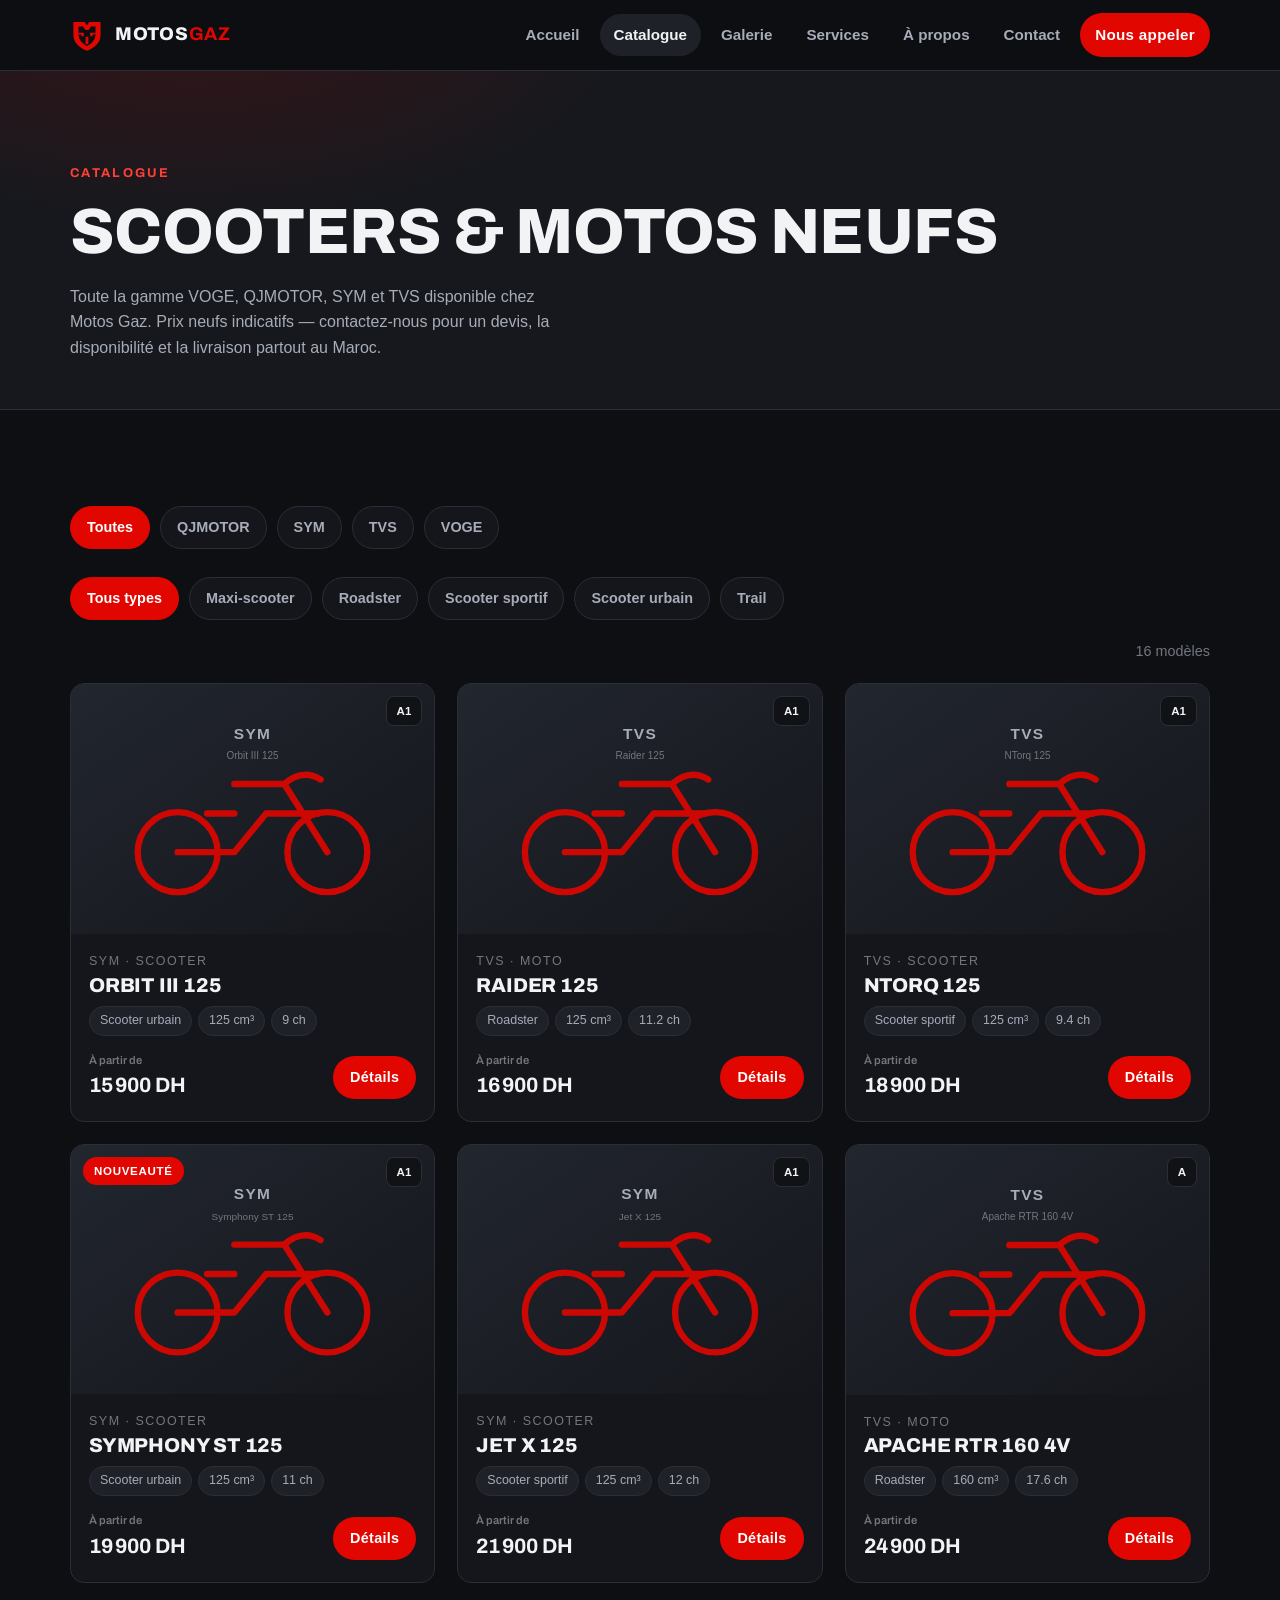
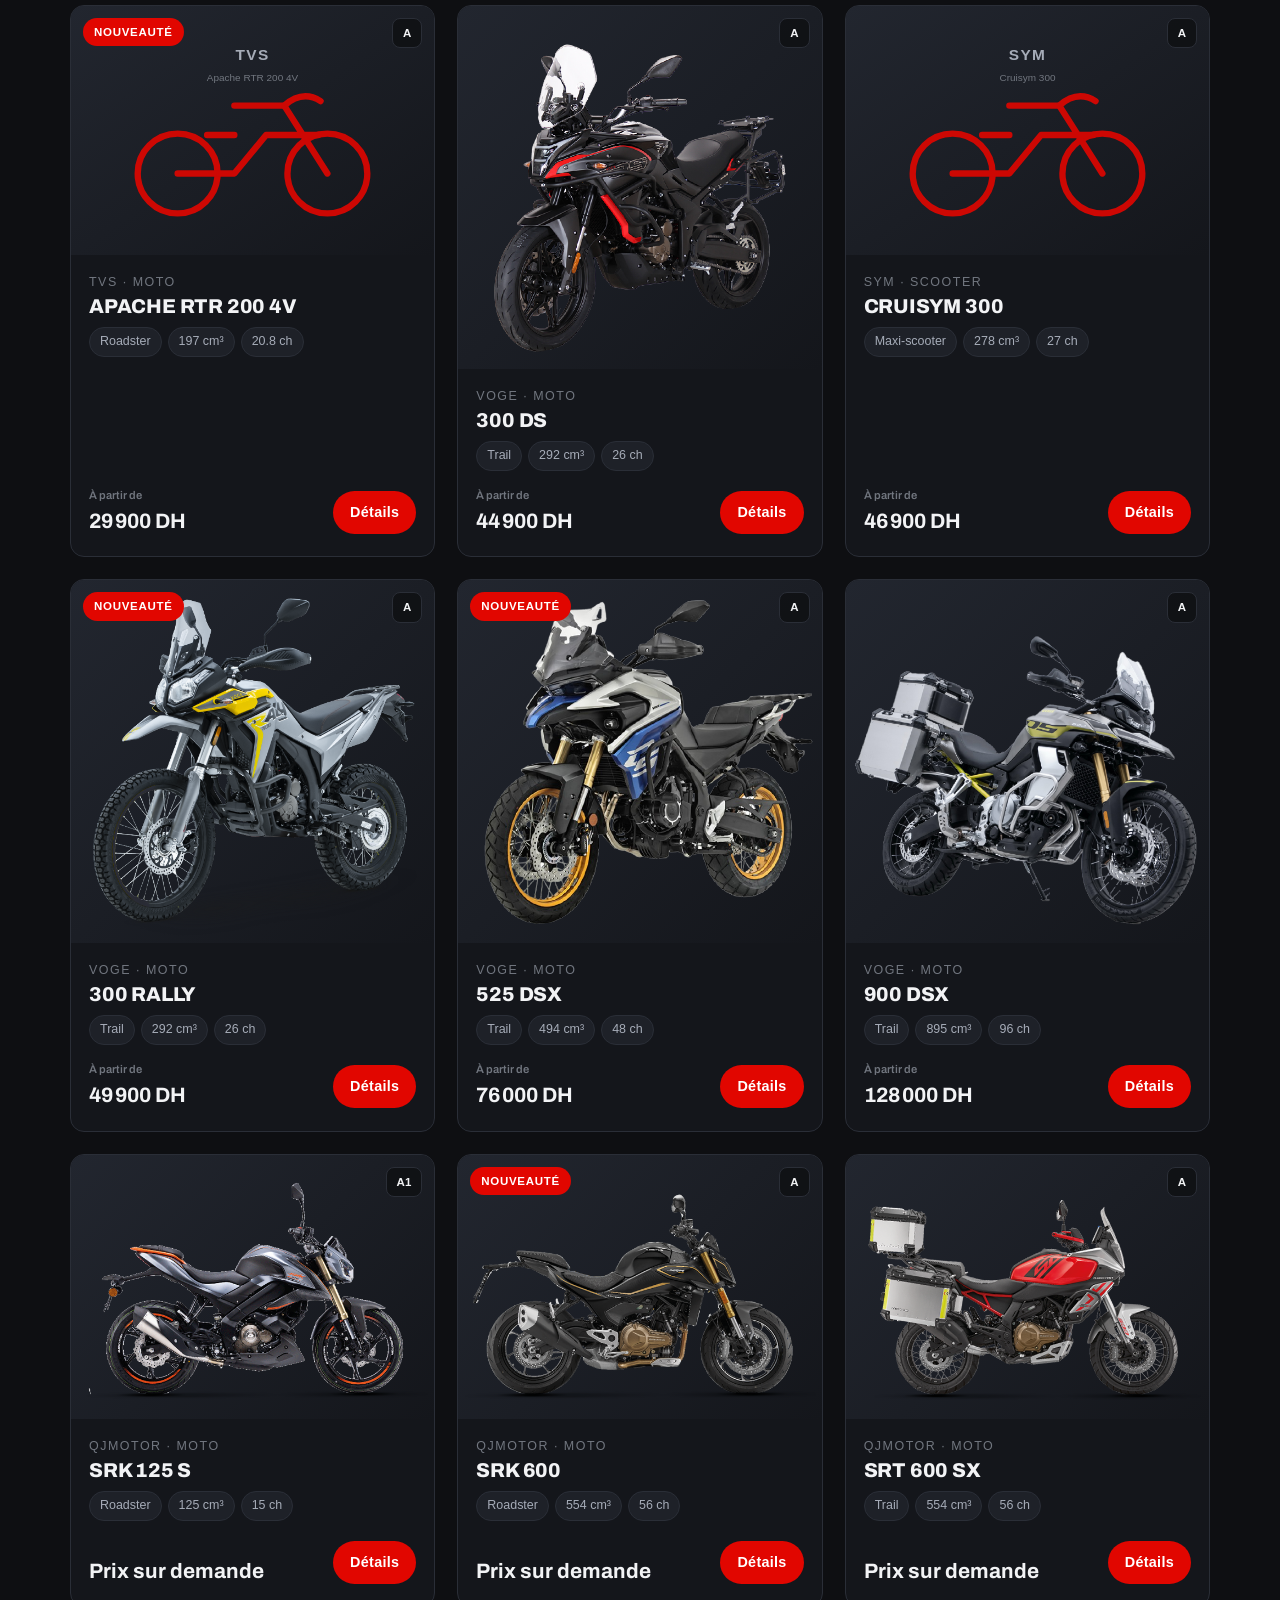
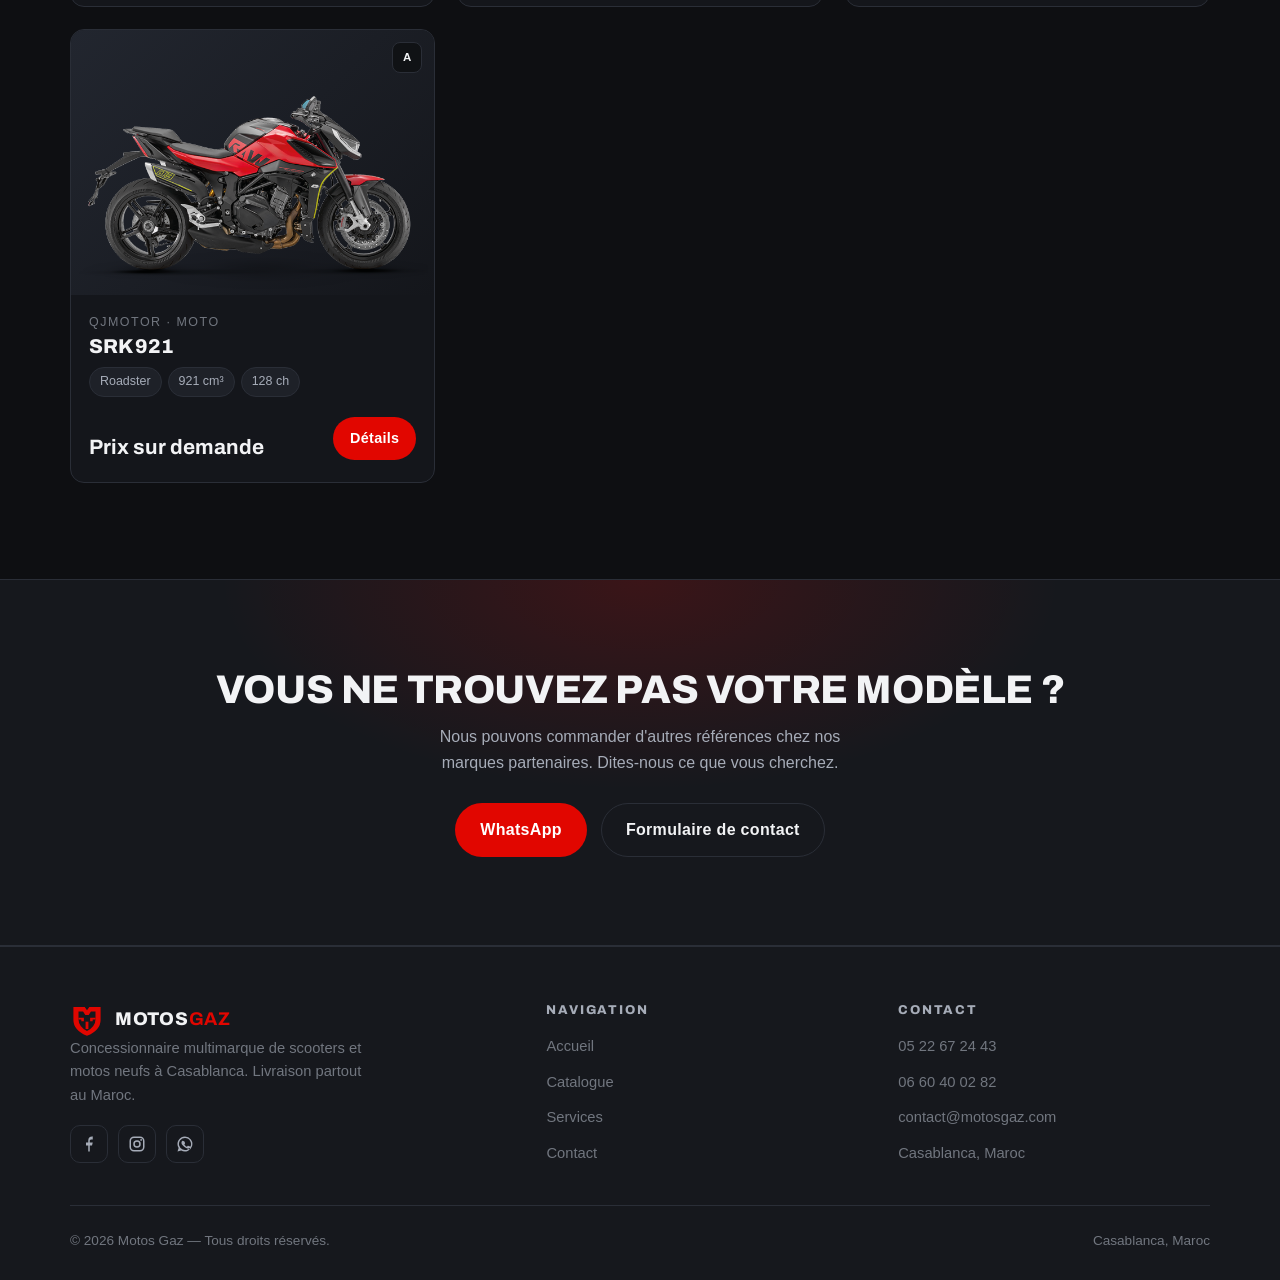
==== catalogue.html @ 2799409f "Logo embleme + visuel hero reel - assets/img/logo.svg : embleme bouclier rouge « GG » (recreation, a" ====
<!DOCTYPE html>
<html lang="fr">
<head>
<meta charset="utf-8">
<meta name="viewport" content="width=device-width, initial-scale=1">
<title>Catalogue — Scooters &amp; motos neufs | Motos Gaz Casablanca</title>
<meta name="description" content="Catalogue Motos Gaz : scooters et motos neufs VOGE, QJMOTOR, SYM et TVS. Filtrez par marque et par type. Livraison partout au Maroc.">
<link rel="preconnect" href="https://fonts.googleapis.com">
<link rel="preconnect" href="https://fonts.gstatic.com" crossorigin>
<link href="https://fonts.googleapis.com/css2?family=Archivo:wght@600;700;800&display=swap" rel="stylesheet">
<link rel="stylesheet" href="assets/css/style.css">
<link rel="icon" href="assets/img/favicon.svg" type="image/svg+xml">
</head>
<body>

<header class="site-header">
  <div class="container site-header__inner">
    <a class="brand" href="index.html" aria-label="Motos Gaz, accueil">
      <img class="brand__logo" src="assets/img/logo.svg" alt="Motos Gaz" width="34" height="34">
      <span>MOTOS<b>GAZ</b></span>
    </a>
    <button class="nav-toggle" aria-label="Ouvrir le menu" aria-controls="nav" aria-expanded="false">
      <svg viewBox="0 0 24 24" fill="none" stroke="currentColor" stroke-width="2.2" stroke-linecap="round"><path d="M3 6h18M3 12h18M3 18h18"/></svg>
    </button>
    <nav class="nav" id="nav">
      <a href="index.html">Accueil</a>
      <a href="catalogue.html">Catalogue</a>
      <a href="index.html#galerie">Galerie</a>
      <a href="index.html#services">Services</a>
      <a href="index.html#apropos">À propos</a>
      <a href="contact.html">Contact</a>
      <a class="btn btn--sm" data-site-href="tel" href="#">Nous appeler</a>
    </nav>
  </div>
</header>

<main>

<section class="page-hero">
  <div class="container">
    <span class="eyebrow">Catalogue</span>
    <h1>Scooters &amp; motos neufs</h1>
    <p>Toute la gamme VOGE, QJMOTOR, SYM et TVS disponible chez Motos Gaz.
       Prix neufs indicatifs — contactez-nous pour un devis, la disponibilité et la livraison partout au Maroc.</p>
  </div>
</section>

<section class="section" data-catalogue>
  <div class="container">
    <div data-catalogue-filters></div>
    <div style="display:flex;justify-content:flex-end;margin:-8px 0 20px">
      <span class="filters__count" data-catalogue-count></span>
    </div>
    <div class="moto-grid" data-catalogue-grid></div>
  </div>
</section>

<section class="cta">
  <h2>Vous ne trouvez pas votre modèle ?</h2>
  <p>Nous pouvons commander d'autres références chez nos marques partenaires. Dites-nous ce que vous cherchez.</p>
  <div class="cta__actions">
    <a class="btn" data-site-href="whatsapp" href="#">WhatsApp</a>
    <a class="btn btn--ghost" href="contact.html">Formulaire de contact</a>
  </div>
</section>

</main>

<footer class="site-footer">
  <div class="container">
    <div class="site-footer__grid">
      <div>
        <a class="brand" href="index.html">
          <img class="brand__logo" src="assets/img/logo.svg" alt="Motos Gaz" width="34" height="34">
          <span>MOTOS<b>GAZ</b></span>
        </a>
        <p>Concessionnaire multimarque de scooters et motos neufs à Casablanca. Livraison partout au Maroc.</p>
        <div class="socials">
          <a data-social="facebook" href="#" target="_blank" rel="noopener" aria-label="Facebook">
            <svg viewBox="0 0 24 24" fill="currentColor"><path d="M13 22v-8h3l1-4h-4V8c0-1 .3-2 2-2h2V2.2C18.5 2.1 17.3 2 16 2c-3 0-5 1.8-5 5.2V10H8v4h3v8z"/></svg>
          </a>
          <a data-social="instagram" href="#" target="_blank" rel="noopener" aria-label="Instagram">
            <svg viewBox="0 0 24 24" fill="none" stroke="currentColor" stroke-width="2"><rect x="3" y="3" width="18" height="18" rx="5"/><circle cx="12" cy="12" r="4"/><circle cx="17.5" cy="6.5" r="1.2" fill="currentColor" stroke="none"/></svg>
          </a>
          <a data-site-href="whatsapp" href="#" target="_blank" rel="noopener" aria-label="WhatsApp">
            <svg viewBox="0 0 24 24" fill="currentColor"><path d="M12 2a10 10 0 0 0-8.5 15.2L2 22l4.9-1.3A10 10 0 1 0 12 2m0 2a8 8 0 0 1 6.7 12.4l-.3.4.7 2.6-2.7-.7-.4.2A8 8 0 1 1 12 4m-3 3.5c-.2 0-.5 0-.7.4-.3.4-1 1-1 2.3s1 2.7 1.2 2.9c.1.2 2 3.1 4.9 4.2 2.4 1 2.9.8 3.4.8s1.7-.7 2-1.4c.2-.7.2-1.2.2-1.4l-1-.4c-.7-.3-1.5-.6-1.7-.7-.2 0-.4-.1-.6.2l-.8 1c-.1.2-.3.2-.5.1s-1-.4-1.9-1.2c-.7-.6-1.2-1.4-1.3-1.6s0-.4.1-.5l.4-.5c.1-.2.2-.3.3-.5v-.5c0-.2-.6-1.5-.9-2-.2-.5-.4-.4-.6-.4z"/></svg>
          </a>
        </div>
      </div>
      <div>
        <h4>NAVIGATION</h4>
        <ul>
          <li><a href="index.html">Accueil</a></li>
          <li><a href="catalogue.html">Catalogue</a></li>
          <li><a href="index.html#services">Services</a></li>
          <li><a href="contact.html">Contact</a></li>
        </ul>
      </div>
      <div>
        <h4>CONTACT</h4>
        <ul>
          <li><a data-site-href="tel" href="#">05 22 67 24 43</a></li>
          <li><a data-site-href="tel2" href="#">06 60 40 02 82</a></li>
          <li><a data-site-href="mail" href="#">contact@motosgaz.com</a></li>
          <li><a data-site-href="maps" href="#" target="_blank" rel="noopener">Casablanca, Maroc</a></li>
        </ul>
      </div>
    </div>
    <div class="site-footer__bar">
      <span>© <span data-year>2026</span> Motos Gaz — Tous droits réservés.</span>
      <span>Casablanca, Maroc</span>
    </div>
  </div>
</footer>

<script src="data/motos.js"></script>
<script src="assets/js/main.js"></script>
</body>
</html>
---- assets/css/style.css ----
/* ===========================================================================
   MOTOS GAZ — feuille de style
   =========================================================================== */

:root {
  --bg:            #0e0f12;
  --bg-2:          #16181d;
  --bg-3:          #1e2128;
  --surface:       #14161b;
  --border:        #2a2e37;
  --text:          #f2f3f5;
  --text-2:        #a6acb8;
  --text-3:        #71767f;
  --accent:        #e10600;
  --accent-2:      #ff4136;
  --accent-ink:    #ffffff;
  --ok:            #2fbf71;
  --radius:        14px;
  --radius-sm:     9px;
  --maxw:          1180px;
  --shadow:        0 18px 44px -18px rgba(0, 0, 0, .7);
  --font:          "Segoe UI", Roboto, "Helvetica Neue", Arial, system-ui, sans-serif;
  --font-display:  "Archivo", "Segoe UI", Roboto, Arial, sans-serif;
}

*, *::before, *::after { box-sizing: border-box; }

html { scroll-behavior: smooth; }

body {
  margin: 0;
  font-family: var(--font);
  background: var(--bg);
  color: var(--text);
  line-height: 1.6;
  -webkit-font-smoothing: antialiased;
}

img { display: block; max-width: 100%; }

a { color: inherit; text-decoration: none; }

h1, h2, h3, h4 {
  font-family: var(--font-display);
  font-weight: 800;
  line-height: 1.1;
  letter-spacing: -0.01em;
  margin: 0 0 .5em;
  text-transform: uppercase;
}

h1 { font-size: clamp(2.2rem, 6vw, 4rem); }
h2 { font-size: clamp(1.6rem, 4vw, 2.5rem); }
h3 { font-size: 1.15rem; }

p { margin: 0 0 1rem; }

.container {
  width: 100%;
  max-width: var(--maxw);
  margin-inline: auto;
  padding-inline: 20px;
}

.section { padding: clamp(48px, 8vw, 96px) 0; }
.section--tight { padding: clamp(32px, 5vw, 56px) 0; }
.section--alt { background: var(--bg-2); }

.section__head {
  max-width: 640px;
  margin-bottom: 40px;
}
.section__head h2 { position: relative; padding-top: 16px; }
.section__head h2::before {
  content: "";
  position: absolute;
  top: 0;
  left: 0;
  width: 54px;
  height: 4px;
  background: var(--accent);
}
.section__head--center {
  margin-inline: auto;
  text-align: center;
}
.section__head--center h2::before { left: 50%; transform: translateX(-50%); }
.eyebrow {
  display: inline-block;
  font-family: var(--font-display);
  font-weight: 700;
  font-size: .8rem;
  letter-spacing: .18em;
  text-transform: uppercase;
  color: var(--accent-2);
  margin-bottom: 14px;
}
.section__head p { color: var(--text-2); font-size: 1.05rem; }

/* ---------- Boutons ---------- */
.btn {
  --btn-bg: var(--accent);
  --btn-fg: var(--accent-ink);
  display: inline-flex;
  align-items: center;
  gap: .55em;
  padding: 13px 24px;
  border: 1px solid transparent;
  border-radius: 999px;
  background: var(--btn-bg);
  color: var(--btn-fg);
  font: inherit;
  font-weight: 700;
  letter-spacing: .02em;
  cursor: pointer;
  transition: transform .15s ease, background .15s ease, border-color .15s ease;
}
.btn:hover { transform: translateY(-2px); }
.btn:active { transform: translateY(0); }
.btn--ghost {
  --btn-bg: transparent;
  --btn-fg: var(--text);
  border-color: var(--border);
}
.btn--ghost:hover { border-color: var(--text-2); background: var(--bg-3); }
.btn--block { display: flex; width: 100%; justify-content: center; }
.btn--sm { padding: 9px 16px; font-size: .9rem; }

/* ---------- Header ---------- */
.site-header {
  position: sticky;
  top: 0;
  z-index: 50;
  background: rgba(14, 15, 18, .82);
  backdrop-filter: blur(12px);
  border-bottom: 1px solid var(--border);
}
.site-header__inner {
  display: flex;
  align-items: center;
  justify-content: space-between;
  gap: 20px;
  height: 70px;
}
.brand {
  display: flex;
  align-items: center;
  gap: 11px;
  font-family: var(--font-display);
  font-weight: 800;
  font-size: 1.15rem;
  letter-spacing: .04em;
  text-transform: uppercase;
}
.brand svg,
.brand__logo { width: 34px; height: 34px; flex: none; }
.brand span b { color: var(--accent); }

.nav {
  display: flex;
  align-items: center;
  gap: 6px;
}
.nav a {
  padding: 9px 14px;
  border-radius: 999px;
  color: var(--text-2);
  font-weight: 600;
  font-size: .95rem;
  transition: color .15s ease, background .15s ease;
}
.nav a:hover { color: var(--text); background: var(--bg-3); }
.nav a.is-active { color: var(--text); background: var(--bg-3); }
.nav .btn { color: var(--accent-ink); }
.nav .btn:hover { color: var(--accent-ink); }

.nav-toggle {
  display: none;
  width: 44px; height: 44px;
  border: 1px solid var(--border);
  border-radius: 10px;
  background: var(--bg-3);
  color: var(--text);
  cursor: pointer;
  align-items: center;
  justify-content: center;
}
.nav-toggle svg { width: 22px; height: 22px; }

@media (max-width: 860px) {
  .nav-toggle { display: inline-flex; }
  .nav {
    position: fixed;
    inset: 70px 0 auto 0;
    flex-direction: column;
    align-items: stretch;
    gap: 4px;
    padding: 16px 20px 24px;
    background: var(--bg-2);
    border-bottom: 1px solid var(--border);
    transform: translateY(-140%);
    transition: transform .28s ease;
  }
  .nav.is-open { transform: translateY(0); }
  .nav a { padding: 13px 14px; font-size: 1rem; }
  .nav .btn { margin-top: 6px; justify-content: center; }
}

/* ---------- Hero ---------- */
.hero {
  position: relative;
  padding: clamp(64px, 12vw, 130px) 0 clamp(56px, 9vw, 110px);
  overflow: hidden;
  background:
    radial-gradient(900px 500px at 78% -10%, rgba(225, 6, 0, .22), transparent 60%),
    linear-gradient(180deg, #0e0f12 0%, #141922 100%);
  border-bottom: 1px solid var(--border);
}
.hero__grid {
  display: grid;
  grid-template-columns: 1.05fr .95fr;
  gap: 48px;
  align-items: center;
}
.hero__kicker {
  display: inline-flex;
  align-items: center;
  gap: 8px;
  padding: 7px 14px;
  border: 1px solid var(--border);
  border-radius: 999px;
  background: rgba(255, 255, 255, .03);
  font-size: .82rem;
  font-weight: 600;
  letter-spacing: .08em;
  text-transform: uppercase;
  color: var(--text-2);
  margin-bottom: 22px;
}
.hero__kicker::before {
  content: "";
  width: 8px; height: 8px;
  border-radius: 50%;
  background: var(--accent);
  box-shadow: 0 0 0 4px rgba(225, 6, 0, .25);
}
.hero p.lead {
  font-size: 1.15rem;
  color: var(--text-2);
  max-width: 46ch;
  margin-bottom: 30px;
}
.hero__actions { display: flex; flex-wrap: wrap; gap: 14px; }
.hero__stats {
  display: flex;
  flex-wrap: wrap;
  gap: 34px;
  margin-top: 44px;
  padding-top: 28px;
  border-top: 1px solid var(--border);
}
.hero__stats div strong {
  display: block;
  font-family: var(--font-display);
  font-size: 1.9rem;
  font-weight: 800;
  color: var(--accent);
}
.hero__stats div span { font-size: .9rem; color: var(--text-3); }

.hero__media {
  position: relative;
  border-radius: 20px;
  overflow: hidden;
  border: 1px solid var(--border);
  box-shadow: var(--shadow);
  background: var(--bg-3);
  aspect-ratio: 4 / 3;
}
.hero__media img { width: 100%; height: 100%; object-fit: cover; }
.hero__media img[src$=".png"] {
  object-fit: contain;
  padding: 22px;
  background:
    radial-gradient(60% 60% at 50% 45%, rgba(225, 6, 0, .18), transparent 70%),
    linear-gradient(160deg, #1c2230, #111317);
}
.hero__badge {
  position: absolute;
  left: 16px; bottom: 16px;
  padding: 10px 16px;
  border-radius: 12px;
  background: rgba(14, 15, 18, .82);
  backdrop-filter: blur(6px);
  border: 1px solid var(--border);
  font-size: .85rem;
}
.hero__badge b { color: var(--accent-2); }

@media (max-width: 900px) {
  .hero__grid { grid-template-columns: 1fr; gap: 36px; }
  .hero__media { order: -1; aspect-ratio: 16 / 10; }
}

/* ---------- Bandeau marques ---------- */
.marques {
  border-bottom: 1px solid var(--border);
  background: var(--bg-2);
}
.marques__inner {
  display: flex;
  flex-wrap: wrap;
  align-items: center;
  justify-content: center;
  gap: 14px 36px;
  padding: 26px 20px;
}
.marques__label {
  width: 100%;
  text-align: center;
  font-size: .78rem;
  letter-spacing: .16em;
  text-transform: uppercase;
  color: var(--text-3);
  margin-bottom: 4px;
}
.marques__item {
  font-family: var(--font-display);
  font-weight: 800;
  font-size: 1.05rem;
  letter-spacing: .04em;
  text-transform: uppercase;
  color: var(--text-2);
  transition: color .15s ease;
}
.marques__item:hover { color: var(--text); }

/* ---------- Grille de motos ---------- */
.moto-grid {
  display: grid;
  grid-template-columns: repeat(auto-fill, minmax(min(280px, 100%), 1fr));
  gap: 22px;
}
.moto-card {
  display: flex;
  flex-direction: column;
  background: var(--surface);
  border: 1px solid var(--border);
  border-radius: var(--radius);
  overflow: hidden;
  transition: transform .18s ease, border-color .18s ease;
}
.moto-card:hover { transform: translateY(-4px); border-color: #3a3f4b; }
.moto-card__media {
  position: relative;
  aspect-ratio: 16 / 11;
  background: linear-gradient(135deg, #22262f, #14161b);
}
.moto-card__media img { width: 100%; height: 100%; object-fit: cover; }
.moto-card__media img[src$=".png"] { object-fit: contain; padding: 6px; }
.moto-card__tag {
  position: absolute;
  top: 12px; left: 12px;
  padding: 5px 11px;
  border-radius: 999px;
  background: var(--accent);
  color: #fff;
  font-size: .72rem;
  font-weight: 800;
  letter-spacing: .06em;
  text-transform: uppercase;
}
.moto-card__permis {
  position: absolute;
  top: 12px; right: 12px;
  padding: 5px 10px;
  border-radius: 8px;
  background: rgba(14, 15, 18, .8);
  border: 1px solid var(--border);
  font-size: .72rem;
  font-weight: 700;
}
.moto-card__body {
  display: flex;
  flex-direction: column;
  flex: 1;
  padding: 18px;
}
.moto-card__marque {
  font-size: .78rem;
  letter-spacing: .12em;
  text-transform: uppercase;
  color: var(--text-3);
}
.moto-card__modele {
  font-family: var(--font-display);
  font-weight: 800;
  font-size: 1.25rem;
  text-transform: uppercase;
  margin: 2px 0 10px;
}
.moto-card__specs {
  display: flex;
  flex-wrap: wrap;
  gap: 6px;
  margin-bottom: 16px;
}
.chip {
  padding: 4px 10px;
  border-radius: 999px;
  background: var(--bg-3);
  border: 1px solid var(--border);
  font-size: .78rem;
  color: var(--text-2);
}
.moto-card__foot {
  display: flex;
  align-items: center;
  justify-content: space-between;
  gap: 12px;
  margin-top: auto;
}
.price {
  font-family: var(--font-display);
  font-weight: 800;
}
.price small { display: block; font-size: .7rem; color: var(--text-3); font-weight: 600; }
.price b { font-size: 1.3rem; }

/* ---------- Filtres ---------- */
.filters {
  display: flex;
  flex-wrap: wrap;
  gap: 10px;
  margin-bottom: 28px;
}
.filter-btn {
  padding: 9px 16px;
  border: 1px solid var(--border);
  border-radius: 999px;
  background: var(--surface);
  color: var(--text-2);
  font: inherit;
  font-weight: 600;
  font-size: .9rem;
  cursor: pointer;
  transition: all .15s ease;
}
.filter-btn:hover { color: var(--text); border-color: var(--text-3); }
.filter-btn.is-active {
  background: var(--accent);
  border-color: var(--accent);
  color: #fff;
}
.filters__count {
  margin-left: auto;
  align-self: center;
  color: var(--text-3);
  font-size: .9rem;
}
.empty {
  padding: 60px 20px;
  text-align: center;
  color: var(--text-3);
  border: 1px dashed var(--border);
  border-radius: var(--radius);
}

/* ---------- Fiche moto ---------- */
.moto-detail { padding-top: 40px; }
.breadcrumb {
  display: flex;
  gap: 8px;
  font-size: .88rem;
  color: var(--text-3);
  margin-bottom: 24px;
}
.breadcrumb a:hover { color: var(--text); }
.moto-detail__grid {
  display: grid;
  grid-template-columns: 1.1fr 1fr;
  gap: 44px;
  align-items: start;
}
.moto-detail__media {
  border-radius: var(--radius);
  overflow: hidden;
  border: 1px solid var(--border);
  background: var(--bg-3);
  aspect-ratio: 4 / 3;
  position: sticky;
  top: 92px;
}
.moto-detail__media img { width: 100%; height: 100%; object-fit: cover; }
.moto-detail__media img[src$=".png"] { object-fit: contain; padding: 14px; }
.moto-detail h1 { margin-bottom: .15em; }
.moto-detail__marque {
  font-family: var(--font-display);
  font-weight: 700;
  letter-spacing: .12em;
  text-transform: uppercase;
  color: var(--accent-2);
  margin-bottom: 8px;
}
.moto-detail__price {
  font-family: var(--font-display);
  font-size: 2rem;
  font-weight: 800;
  margin: 18px 0 6px;
}
.moto-detail__price small { font-size: .85rem; color: var(--text-3); font-weight: 600; }
.spec-table {
  width: 100%;
  border-collapse: collapse;
  margin: 24px 0;
}
.spec-title {
  font-size: 1rem;
  text-transform: uppercase;
  letter-spacing: .04em;
  color: var(--text-2);
  margin: 28px 0 2px;
}
.spec-title::before {
  content: "";
  display: block;
  width: 40px;
  height: 3px;
  background: var(--accent);
  margin-bottom: 12px;
}
.spec-table th, .spec-table td {
  text-align: left;
  padding: 11px 0;
  border-bottom: 1px solid var(--border);
  font-size: .95rem;
}
.spec-table th { color: var(--text-3); font-weight: 600; width: 45%; }
.color-dots { display: flex; flex-wrap: wrap; gap: 8px; margin: 8px 0 24px; }
.color-dots span {
  padding: 5px 12px;
  border: 1px solid var(--border);
  border-radius: 999px;
  font-size: .82rem;
  color: var(--text-2);
}
.moto-detail__actions { display: flex; flex-wrap: wrap; gap: 12px; }
.notice {
  margin-top: 20px;
  padding: 14px 16px;
  border-left: 3px solid var(--accent);
  background: var(--bg-2);
  border-radius: 0 var(--radius-sm) var(--radius-sm) 0;
  font-size: .9rem;
  color: var(--text-2);
}

@media (max-width: 900px) {
  .moto-detail__grid { grid-template-columns: 1fr; gap: 28px; }
  .moto-detail__media { position: static; aspect-ratio: 16 / 11; }
}

/* ---------- Services / cartes ---------- */
.cards {
  display: grid;
  grid-template-columns: repeat(auto-fit, minmax(min(240px, 100%), 1fr));
  gap: 20px;
}
.card {
  padding: 26px;
  background: var(--surface);
  border: 1px solid var(--border);
  border-radius: var(--radius);
}
.card__icon {
  width: 46px; height: 46px;
  display: grid;
  place-items: center;
  border-radius: 12px;
  background: rgba(225, 6, 0, .12);
  color: var(--accent-2);
  margin-bottom: 16px;
}
.card__icon svg { width: 24px; height: 24px; }
.card h3 { margin-bottom: .4em; }
.card p { color: var(--text-2); font-size: .95rem; margin: 0; }

/* ---------- Split (à propos) ---------- */
.split {
  display: grid;
  grid-template-columns: 1fr 1fr;
  gap: 48px;
  align-items: center;
}
.split__media {
  border-radius: var(--radius);
  overflow: hidden;
  border: 1px solid var(--border);
  aspect-ratio: 5 / 4;
  background: var(--bg-3);
}
.split__media img { width: 100%; height: 100%; object-fit: cover; }
.tick-list { list-style: none; padding: 0; margin: 20px 0 0; }
.tick-list li {
  display: flex;
  gap: 12px;
  padding: 10px 0;
  color: var(--text-2);
}
.tick-list li::before {
  content: "";
  flex: none;
  width: 22px; height: 22px;
  border-radius: 50%;
  background: rgba(47, 191, 113, .15) url("data:image/svg+xml,%3Csvg xmlns='http://www.w3.org/2000/svg' width='14' height='14' viewBox='0 0 24 24' fill='none' stroke='%232fbf71' stroke-width='3' stroke-linecap='round' stroke-linejoin='round'%3E%3Cpolyline points='20 6 9 17 4 12'/%3E%3C/svg%3E") center / 14px no-repeat;
  margin-top: 2px;
}
@media (max-width: 800px) {
  .split { grid-template-columns: 1fr; gap: 28px; }
}

/* ---------- Galerie ---------- */
.video-grid {
  display: grid;
  grid-template-columns: repeat(auto-fill, minmax(min(220px, 100%), 1fr));
  gap: 18px;
  margin-bottom: 40px;
}
.video-embed {
  position: relative;
  aspect-ratio: 9 / 16;
  border-radius: var(--radius);
  overflow: hidden;
  border: 1px solid var(--border);
  background: #000;
}
.video-embed iframe { position: absolute; inset: 0; width: 100%; height: 100%; }

.galerie-grid {
  display: grid;
  grid-template-columns: repeat(auto-fill, minmax(min(200px, 100%), 1fr));
  gap: 14px;
}
.galerie-item {
  margin: 0;
  border-radius: var(--radius-sm);
  overflow: hidden;
  border: 1px solid var(--border);
  background: var(--bg-3);
}
.galerie-item img {
  width: 100%;
  aspect-ratio: 4 / 3;
  object-fit: cover;
  transition: transform .3s ease;
}
.galerie-item:hover img { transform: scale(1.05); }
.galerie-item figcaption {
  padding: 9px 12px;
  font-size: .82rem;
  color: var(--text-3);
}
.social-cta {
  display: flex;
  flex-wrap: wrap;
  gap: 14px;
  margin-top: 36px;
}

/* ---------- CTA ---------- */
.cta {
  text-align: center;
  padding: clamp(48px, 8vw, 88px) 20px;
  background:
    radial-gradient(600px 300px at 50% 0%, rgba(225, 6, 0, .18), transparent 70%),
    var(--bg-2);
  border-block: 1px solid var(--border);
}
.cta h2 { margin-bottom: .3em; }
.cta p { color: var(--text-2); max-width: 52ch; margin-inline: auto; margin-bottom: 28px; }
.cta__actions { display: flex; gap: 14px; justify-content: center; flex-wrap: wrap; }

/* ---------- Contact ---------- */
.contact-grid {
  display: grid;
  grid-template-columns: 1fr 1fr;
  gap: 44px;
}
.info-list { list-style: none; padding: 0; margin: 0 0 28px; }
.info-list li {
  display: flex;
  gap: 14px;
  padding: 14px 0;
  border-bottom: 1px solid var(--border);
}
.info-list svg { width: 22px; height: 22px; flex: none; color: var(--accent-2); margin-top: 2px; }
.info-list b { display: block; font-size: .8rem; letter-spacing: .1em; text-transform: uppercase; color: var(--text-3); }
.info-list span { color: var(--text-2); }
.info-list a:hover { color: var(--text); }

.hours { list-style: none; padding: 0; margin: 0; }
.hours li {
  display: flex;
  justify-content: space-between;
  gap: 16px;
  padding: 9px 0;
  border-bottom: 1px solid var(--border);
  font-size: .95rem;
}
.hours li span:first-child { color: var(--text-2); }
.hours li span:last-child { color: var(--text); text-align: right; }

.form { display: grid; gap: 16px; }
.field { display: grid; gap: 6px; }
.field label { font-size: .85rem; font-weight: 600; color: var(--text-2); }
.field input, .field select, .field textarea {
  width: 100%;
  padding: 12px 14px;
  background: var(--bg);
  border: 1px solid var(--border);
  border-radius: var(--radius-sm);
  color: var(--text);
  font: inherit;
}
.field input:focus, .field select:focus, .field textarea:focus {
  outline: none;
  border-color: var(--accent);
}
.field textarea { resize: vertical; min-height: 120px; }
.form__row { display: grid; grid-template-columns: 1fr 1fr; gap: 16px; }
.form__note { font-size: .82rem; color: var(--text-3); }
.form-success {
  display: none;
  padding: 14px 16px;
  border-radius: var(--radius-sm);
  background: rgba(47, 191, 113, .12);
  border: 1px solid rgba(47, 191, 113, .4);
  color: #9fe6c0;
  font-size: .92rem;
}
.map-embed {
  margin-top: 24px;
  border-radius: var(--radius);
  overflow: hidden;
  border: 1px solid var(--border);
  aspect-ratio: 16 / 9;
}
.map-embed iframe { width: 100%; height: 100%; border: 0; }

@media (max-width: 820px) {
  .contact-grid { grid-template-columns: 1fr; gap: 32px; }
  .form__row { grid-template-columns: 1fr; }
}

/* ---------- Footer ---------- */
.site-footer {
  background: var(--bg-2);
  border-top: 1px solid var(--border);
  padding: 56px 0 28px;
}
.site-footer__grid {
  display: grid;
  grid-template-columns: 1.4fr 1fr 1fr;
  gap: 40px;
  margin-bottom: 40px;
}
.site-footer p { color: var(--text-3); font-size: .92rem; max-width: 38ch; }
.site-footer h4 {
  font-size: .8rem;
  letter-spacing: .14em;
  color: var(--text-2);
  margin-bottom: 16px;
}
.site-footer ul { list-style: none; padding: 0; margin: 0; display: grid; gap: 10px; }
.site-footer ul a { color: var(--text-3); font-size: .92rem; }
.site-footer ul a:hover { color: var(--text); }
.socials { display: flex; gap: 10px; margin-top: 18px; }
.socials a {
  width: 38px; height: 38px;
  display: grid; place-items: center;
  border: 1px solid var(--border);
  border-radius: 10px;
  color: var(--text-2);
}
.socials a:hover { color: var(--text); border-color: var(--text-3); }
.socials svg { width: 18px; height: 18px; }
.site-footer__bar {
  display: flex;
  flex-wrap: wrap;
  gap: 8px 20px;
  justify-content: space-between;
  padding-top: 24px;
  border-top: 1px solid var(--border);
  color: var(--text-3);
  font-size: .85rem;
}
@media (max-width: 760px) {
  .site-footer__grid { grid-template-columns: 1fr 1fr; gap: 28px; }
  .site-footer__grid > div:first-child { grid-column: 1 / -1; }
}

/* ---------- Page header (catalogue / contact) ---------- */
.page-hero {
  padding: clamp(48px, 8vw, 88px) 0 clamp(32px, 5vw, 48px);
  background:
    radial-gradient(700px 340px at 15% -20%, rgba(225, 6, 0, .16), transparent 65%),
    var(--bg-2);
  border-bottom: 1px solid var(--border);
}
.page-hero h1 { margin-bottom: .25em; }
.page-hero p { color: var(--text-2); max-width: 56ch; margin: 0; }

/* ---------- Utilitaires ---------- */
.visually-hidden {
  position: absolute; width: 1px; height: 1px;
  padding: 0; margin: -1px; overflow: hidden;
  clip: rect(0 0 0 0); white-space: nowrap; border: 0;
}
:focus-visible { outline: 2px solid var(--accent-2); outline-offset: 2px; }
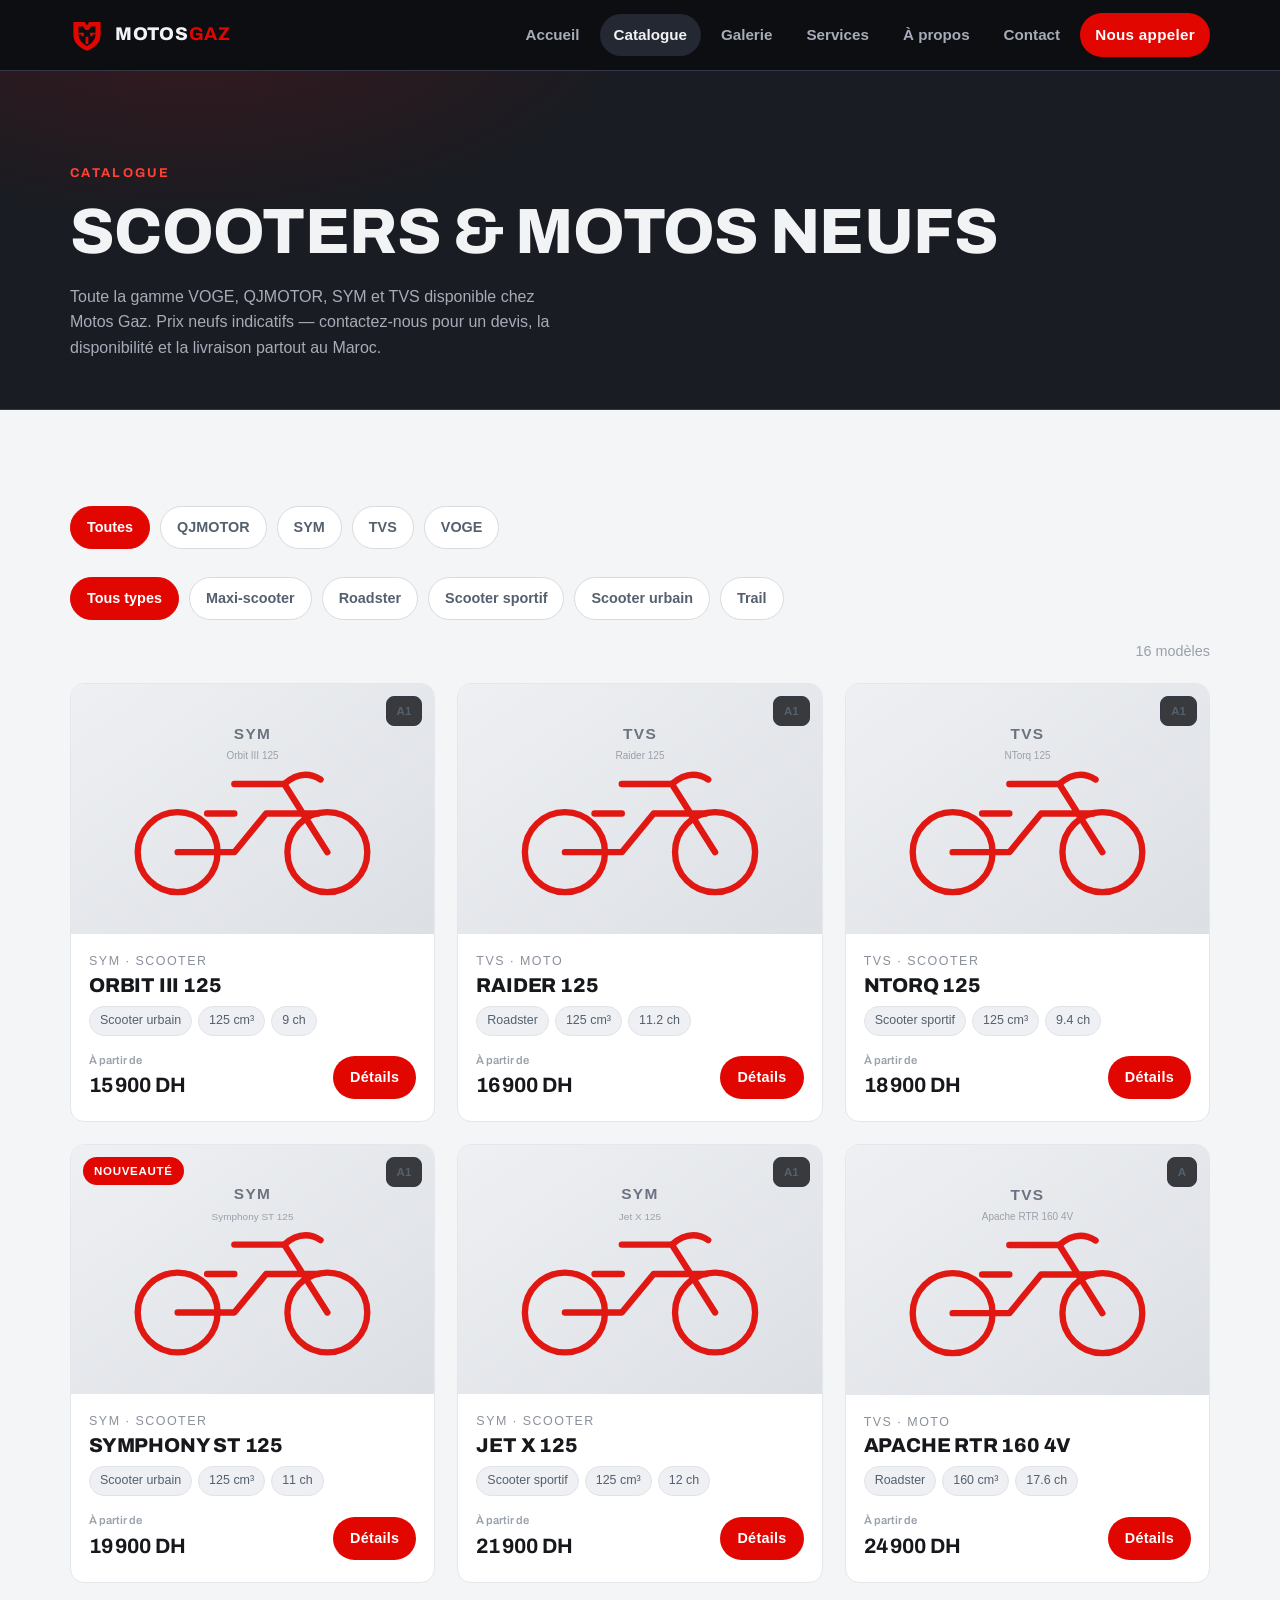
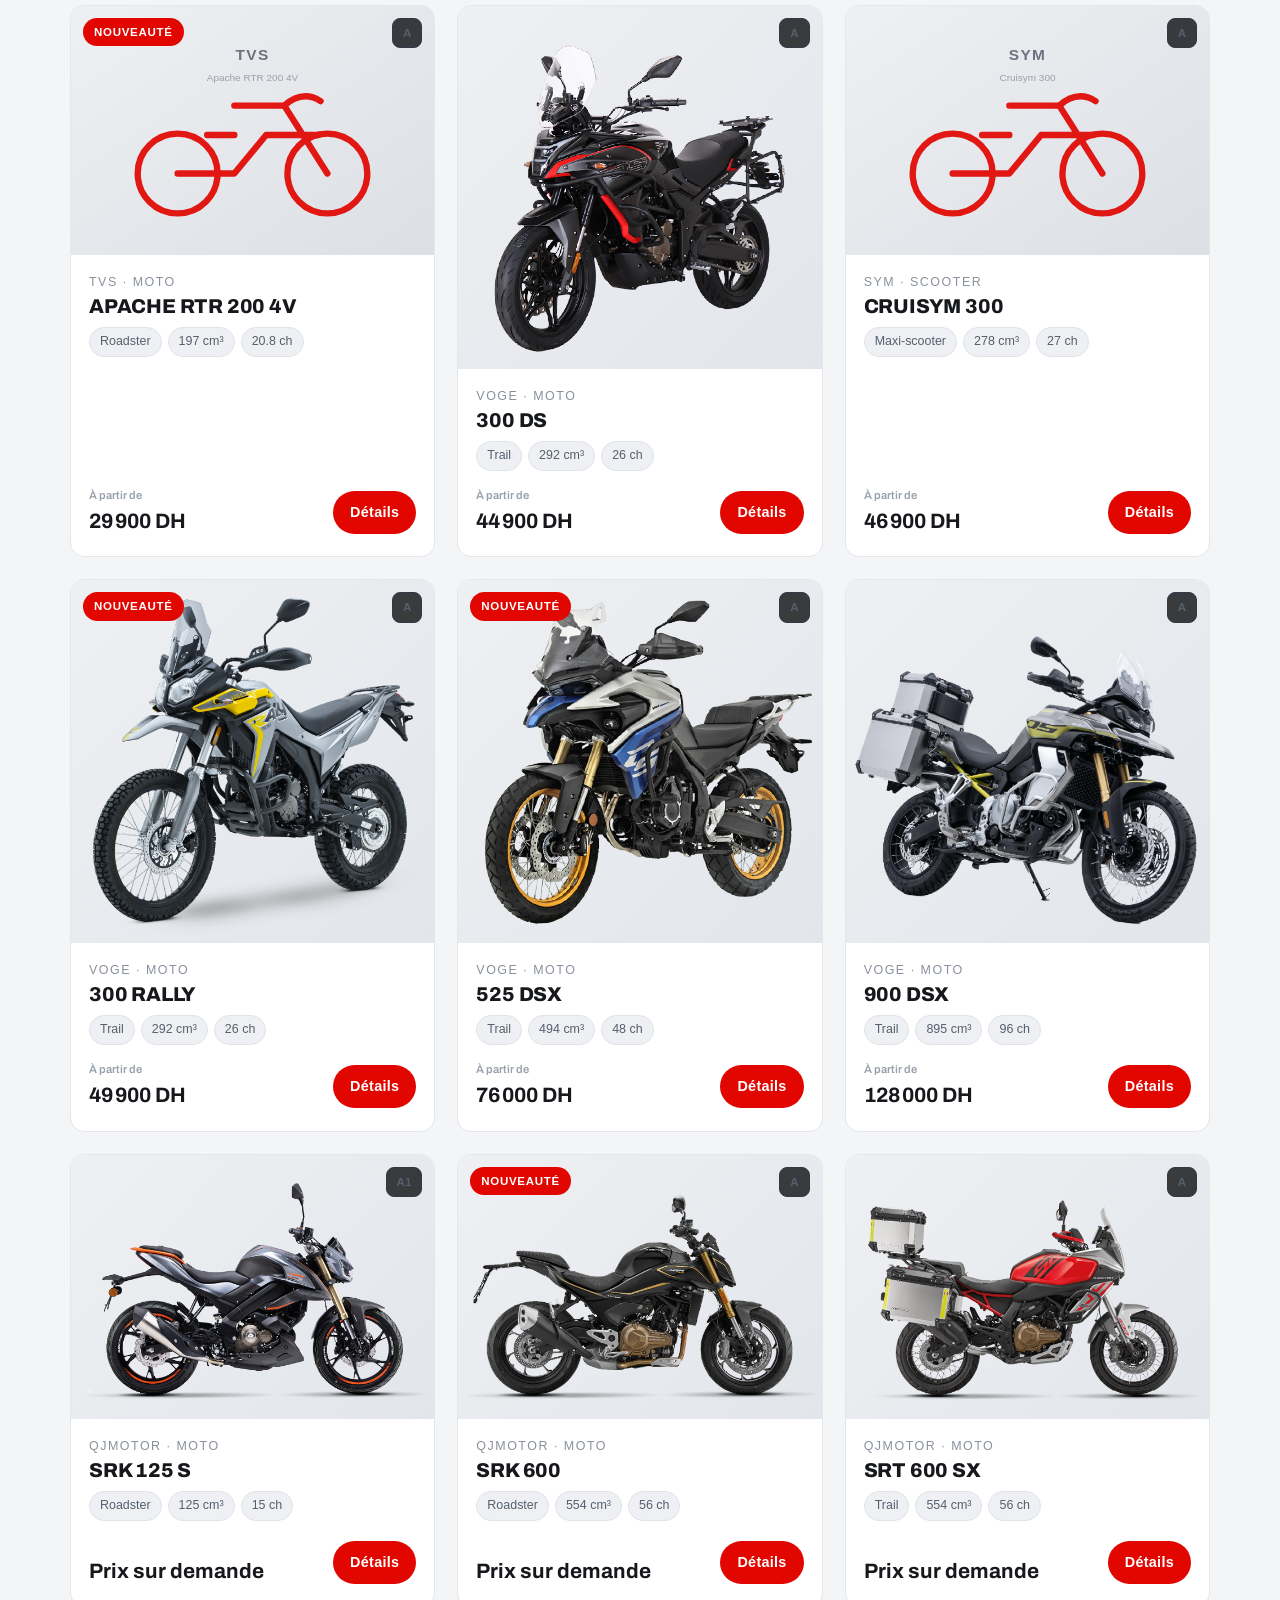
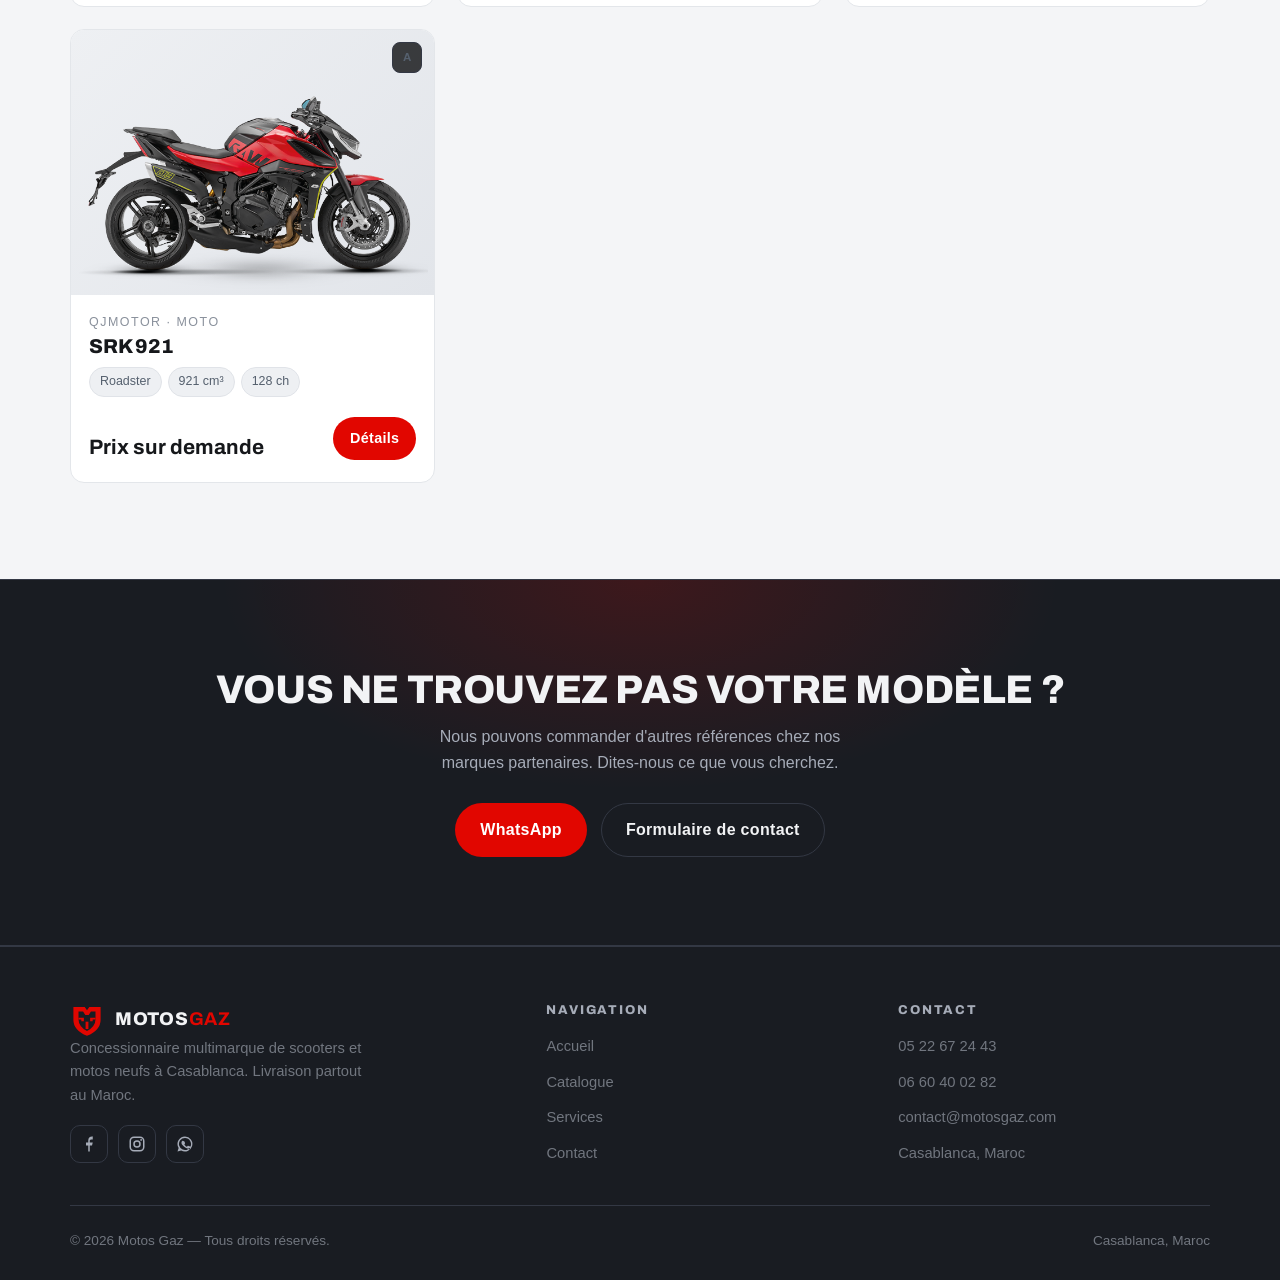
==== commit f2f5390c: "Hero recentre sans visuel + sections claires - Hero : suppression du panneau image (bike box) -> her" ====
--- a/catalogue.html
+++ b/catalogue.html
@@ -45,7 +45,7 @@
   </div>
 </section>
 
-<section class="section" data-catalogue>
+<section class="section section--light" data-catalogue>
   <div class="container">
     <div data-catalogue-filters></div>
     <div style="display:flex;justify-content:flex-end;margin:-8px 0 20px">
--- a/assets/css/style.css
+++ b/assets/css/style.css
@@ -4,10 +4,16 @@
 
 :root {
   --bg:            #0e0f12;
-  --bg-2:          #16181d;
-  --bg-3:          #1e2128;
-  --surface:       #14161b;
-  --border:        #2a2e37;
+  --bg-2:          #191c22;
+  --bg-3:          #242832;
+  --surface:       #181b21;
+  --border:        #333844;
+  --light:         #f4f5f7;
+  --light-2:       #ffffff;
+  --light-ink:     #16181b;
+  --light-ink-2:   #55606e;
+  --light-border:  #e3e6ea;
+  --accent-ink-light: #c20e26;
   --text:          #f2f3f5;
   --text-2:        #a6acb8;
   --text-3:        #71767f;
@@ -65,6 +71,38 @@
 .section { padding: clamp(48px, 8vw, 96px) 0; }
 .section--tight { padding: clamp(32px, 5vw, 56px) 0; }
 .section--alt { background: var(--bg-2); }
+
+/* Sections claires — pour éclaircir la page */
+.section--light { background: var(--light); color: var(--light-ink-2); }
+.section--light h1, .section--light h2, .section--light h3, .section--light h4 { color: var(--light-ink); }
+.section--light .eyebrow { color: var(--accent-ink-light); }
+.section--light .section__head p { color: var(--light-ink-2); }
+.section--light .card {
+  background: var(--light-2);
+  border-color: var(--light-border);
+  box-shadow: 0 12px 32px -20px rgba(16, 20, 30, .35);
+}
+.section--light .card p { color: var(--light-ink-2); }
+.section--light .card__icon { background: rgba(225, 6, 0, .10); color: var(--accent-ink-light); }
+.section--light .tick-list li { color: #414a56; }
+.section--light .split__media { border-color: var(--light-border); background: #e9ebef; }
+.section--light .btn--ghost { --btn-fg: var(--light-ink); border-color: #cfd4da; }
+.section--light .btn--ghost:hover { background: #e7eaee; border-color: #b7bec7; }
+/* Cartes & filtres du catalogue en clair */
+.section--light .moto-card { background: var(--light-2); border-color: var(--light-border); }
+.section--light .moto-card:hover { border-color: #c4cad2; }
+.section--light .moto-card__media { background: linear-gradient(135deg, #eef0f3, #e2e5ea); }
+.section--light .moto-card__marque { color: #8a919c; }
+.section--light .moto-card__modele { color: var(--light-ink); }
+.section--light .chip { background: #eef0f3; border-color: #e0e3e8; color: #55606e; }
+.section--light .price { color: var(--light-ink); }
+.section--light .price small { color: #98a0ab; }
+.section--light .filter-btn { background: var(--light-2); border-color: #d7dbe0; color: #55606e; }
+.section--light .filter-btn:hover { color: var(--light-ink); border-color: #b7bec7; }
+.section--light .filter-btn.is-active { background: var(--accent); border-color: var(--accent); color: #fff; }
+.section--light .filters__count { color: #98a0ab; }
+.section--light .empty { color: #98a0ab; border-color: #d0d5db; }
+.section--light .empty a { color: var(--accent-ink-light); }
 
 .section__head {
   max-width: 640px;
@@ -212,7 +250,7 @@
   padding: clamp(64px, 12vw, 130px) 0 clamp(56px, 9vw, 110px);
   overflow: hidden;
   background:
-    radial-gradient(900px 500px at 78% -10%, rgba(225, 6, 0, .22), transparent 60%),
+    radial-gradient(760px 460px at 50% -15%, rgba(225, 6, 0, .26), transparent 65%),
     linear-gradient(180deg, #0e0f12 0%, #141922 100%);
   border-bottom: 1px solid var(--border);
 }
@@ -268,38 +306,27 @@
 }
 .hero__stats div span { font-size: .9rem; color: var(--text-3); }
 
-.hero__media {
-  position: relative;
-  border-radius: 20px;
-  overflow: hidden;
-  border: 1px solid var(--border);
-  box-shadow: var(--shadow);
-  background: var(--bg-3);
-  aspect-ratio: 4 / 3;
-}
-.hero__media img { width: 100%; height: 100%; object-fit: cover; }
-.hero__media img[src$=".png"] {
-  object-fit: contain;
-  padding: 22px;
-  background:
-    radial-gradient(60% 60% at 50% 45%, rgba(225, 6, 0, .18), transparent 70%),
-    linear-gradient(160deg, #1c2230, #111317);
-}
-.hero__badge {
-  position: absolute;
-  left: 16px; bottom: 16px;
-  padding: 10px 16px;
-  border-radius: 12px;
-  background: rgba(14, 15, 18, .82);
-  backdrop-filter: blur(6px);
-  border: 1px solid var(--border);
-  font-size: .85rem;
-}
-.hero__badge b { color: var(--accent-2); }
+/* Hero centré, sans visuel */
+.hero--center { text-align: center; }
+.hero__inner {
+  max-width: 780px;
+  margin-inline: auto;
+}
+.hero--center .hero__kicker { margin-inline: auto; }
+.hero--center h1 { margin-bottom: .35em; }
+.hero--center p.lead {
+  margin-inline: auto;
+  max-width: 54ch;
+}
+.hero--center .hero__actions { justify-content: center; }
+.hero--center .hero__stats {
+  justify-content: center;
+  gap: 20px 44px;
+}
+.hero--center .hero__stats div { text-align: center; }
 
 @media (max-width: 900px) {
   .hero__grid { grid-template-columns: 1fr; gap: 36px; }
-  .hero__media { order: -1; aspect-ratio: 16 / 10; }
 }
 
 /* ---------- Bandeau marques ---------- */
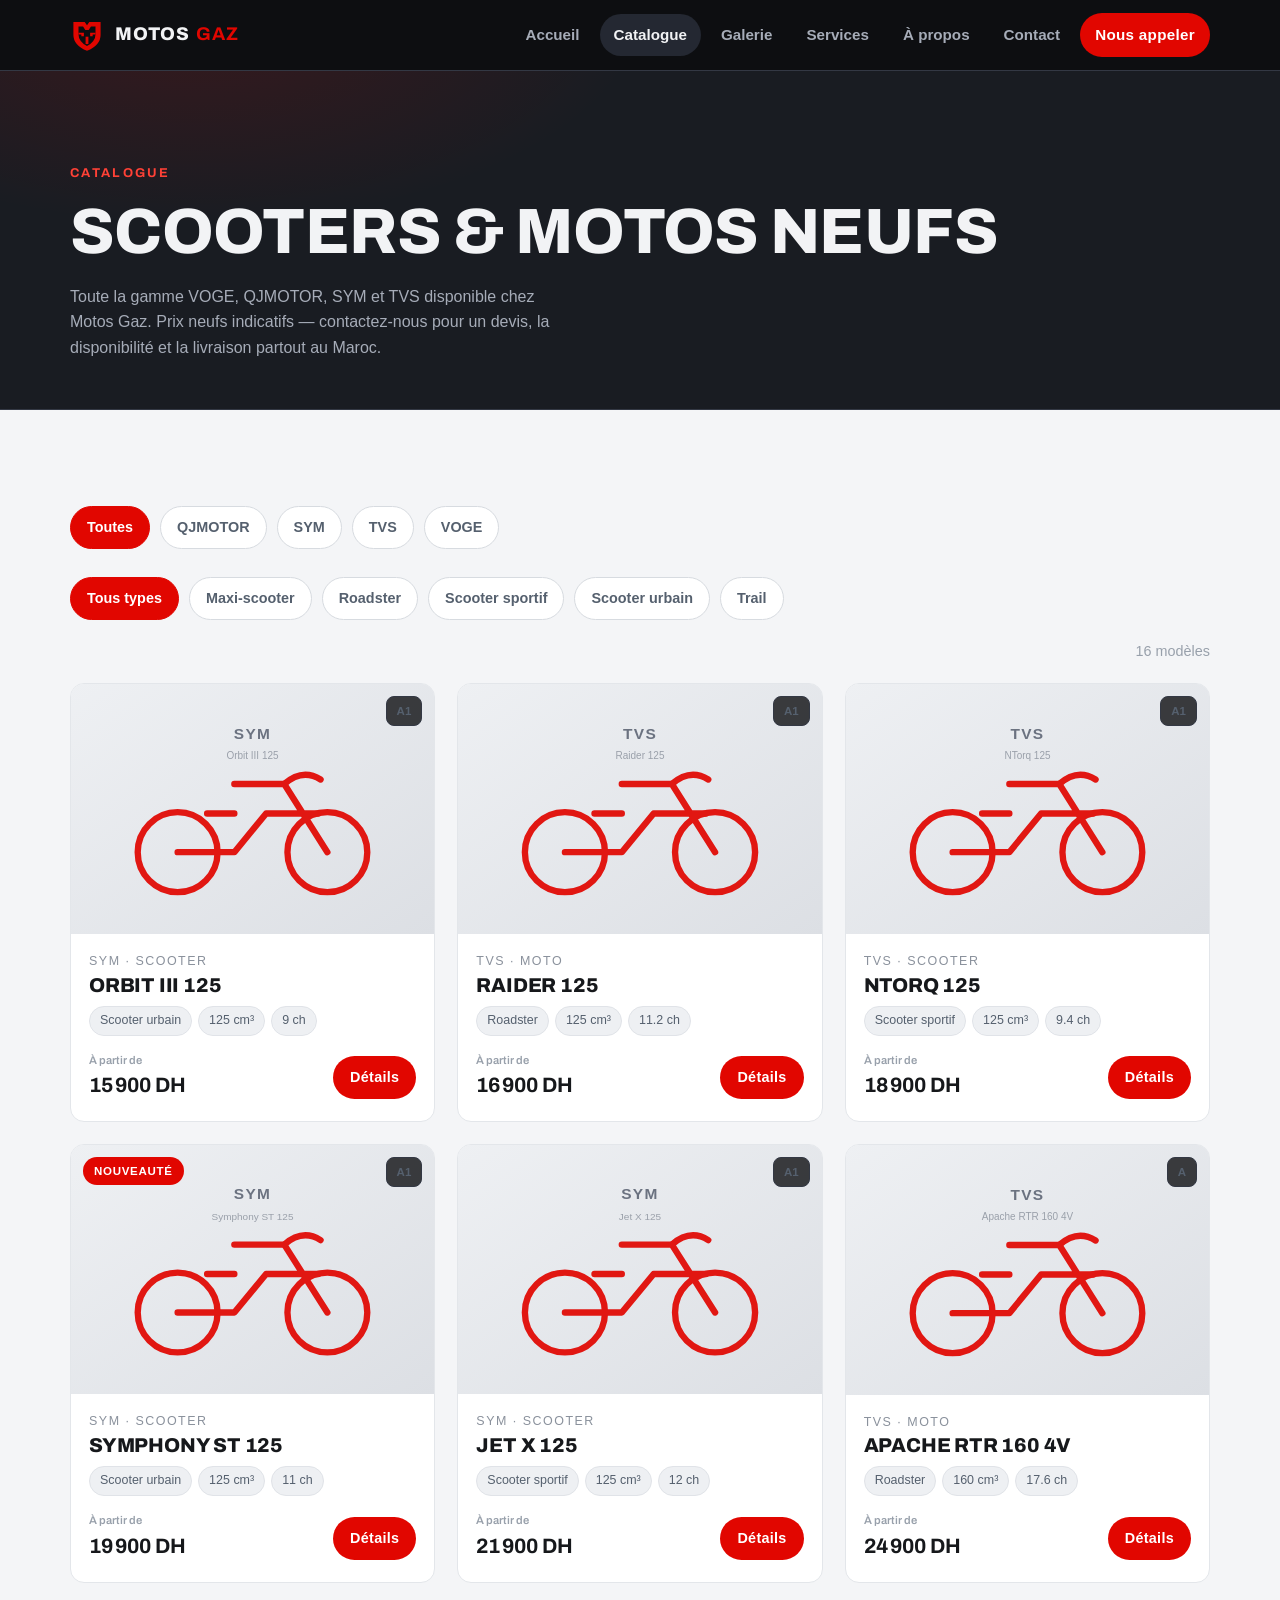
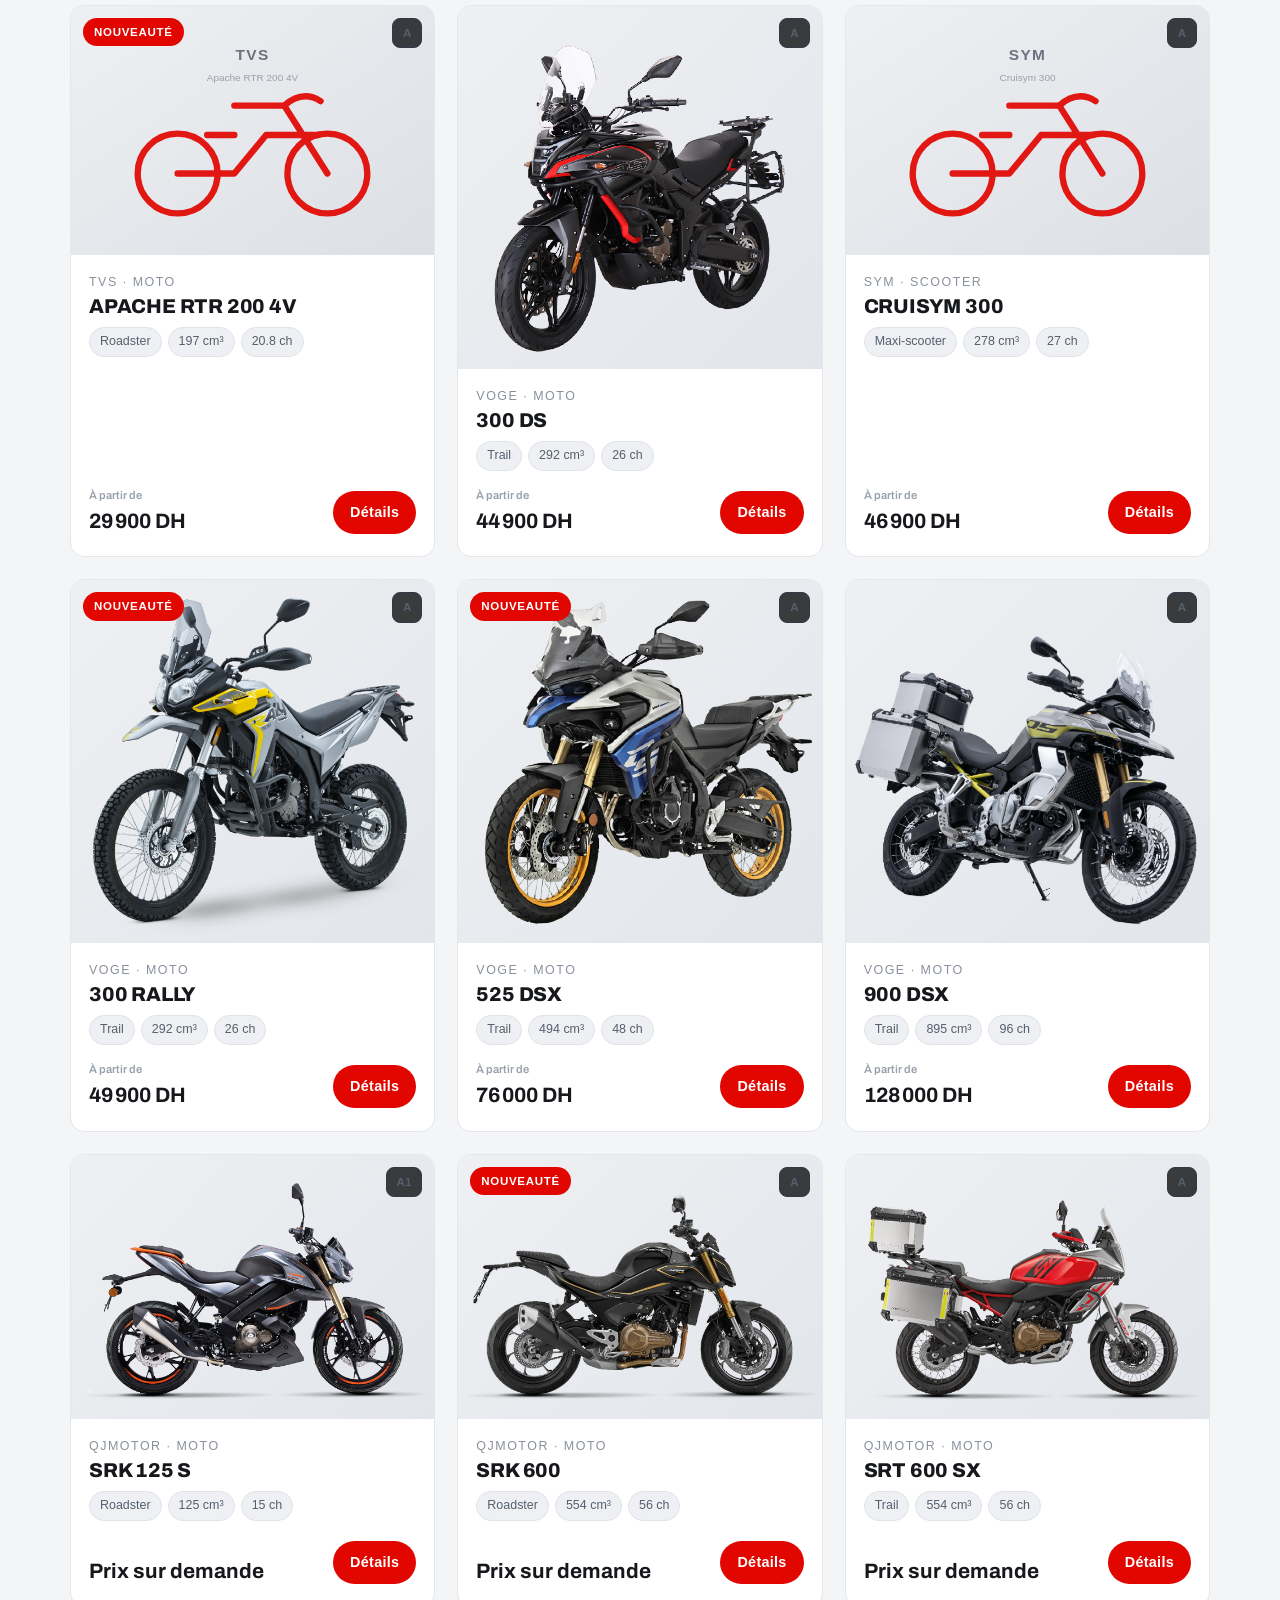
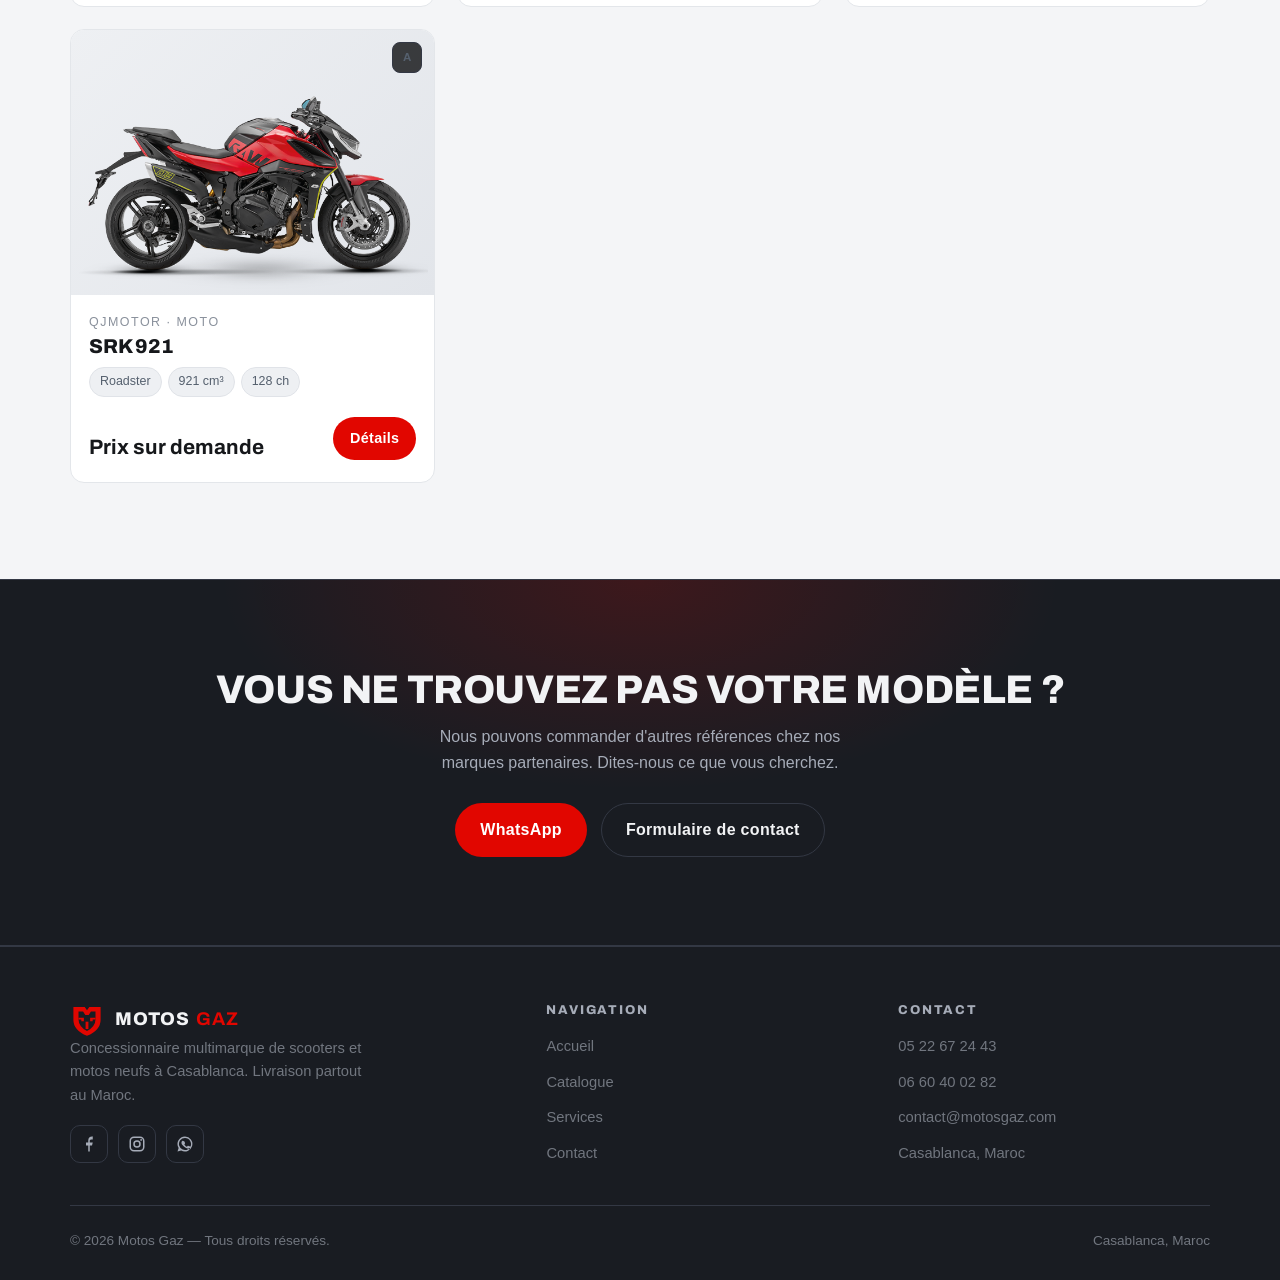
==== commit 1cf67940: "Devanture magasin sur la page Contact + finitions - Page Contact : ajout d'un visuel de la devanture" ====
--- a/catalogue.html
+++ b/catalogue.html
@@ -17,7 +17,7 @@
   <div class="container site-header__inner">
     <a class="brand" href="index.html" aria-label="Motos Gaz, accueil">
       <img class="brand__logo" src="assets/img/logo.svg" alt="Motos Gaz" width="34" height="34">
-      <span>MOTOS<b>GAZ</b></span>
+      <span>MOTOS<span class="brand__sp"> </span><b>GAZ</b></span>
     </a>
     <button class="nav-toggle" aria-label="Ouvrir le menu" aria-controls="nav" aria-expanded="false">
       <svg viewBox="0 0 24 24" fill="none" stroke="currentColor" stroke-width="2.2" stroke-linecap="round"><path d="M3 6h18M3 12h18M3 18h18"/></svg>
@@ -72,7 +72,7 @@
       <div>
         <a class="brand" href="index.html">
           <img class="brand__logo" src="assets/img/logo.svg" alt="Motos Gaz" width="34" height="34">
-          <span>MOTOS<b>GAZ</b></span>
+          <span>MOTOS<span class="brand__sp"> </span><b>GAZ</b></span>
         </a>
         <p>Concessionnaire multimarque de scooters et motos neufs à Casablanca. Livraison partout au Maroc.</p>
         <div class="socials">
--- a/assets/css/style.css
+++ b/assets/css/style.css
@@ -192,6 +192,8 @@
 }
 .brand svg,
 .brand__logo { width: 34px; height: 34px; flex: none; }
+.brand span { letter-spacing: .06em; }
+.brand__sp { display: inline-block; width: .3em; }
 .brand span b { color: var(--accent); }
 
 .nav {
@@ -306,6 +308,20 @@
 }
 .hero__stats div span { font-size: .9rem; color: var(--text-3); }
 
+/* Image de fond optionnelle du hero (devanture) */
+.hero__bg {
+  position: absolute;
+  inset: 0;
+  width: 100%;
+  height: 100%;
+  object-fit: cover;
+  opacity: .20;
+  filter: grayscale(.25) contrast(1.05);
+  z-index: 0;
+  pointer-events: none;
+}
+.hero .container { position: relative; z-index: 1; }
+
 /* Hero centré, sans visuel */
 .hero--center { text-align: center; }
 .hero__inner {
@@ -765,8 +781,24 @@
   color: #9fe6c0;
   font-size: .92rem;
 }
+.shopfront {
+  margin: 26px 0 0;
+}
+.shopfront img {
+  width: 100%;
+  aspect-ratio: 16 / 10;
+  object-fit: cover;
+  border-radius: var(--radius);
+  border: 1px solid var(--border);
+  display: block;
+}
+.shopfront figcaption {
+  margin-top: 10px;
+  font-size: .85rem;
+  color: var(--text-3);
+}
 .map-embed {
-  margin-top: 24px;
+  margin-top: 18px;
   border-radius: var(--radius);
   overflow: hidden;
   border: 1px solid var(--border);
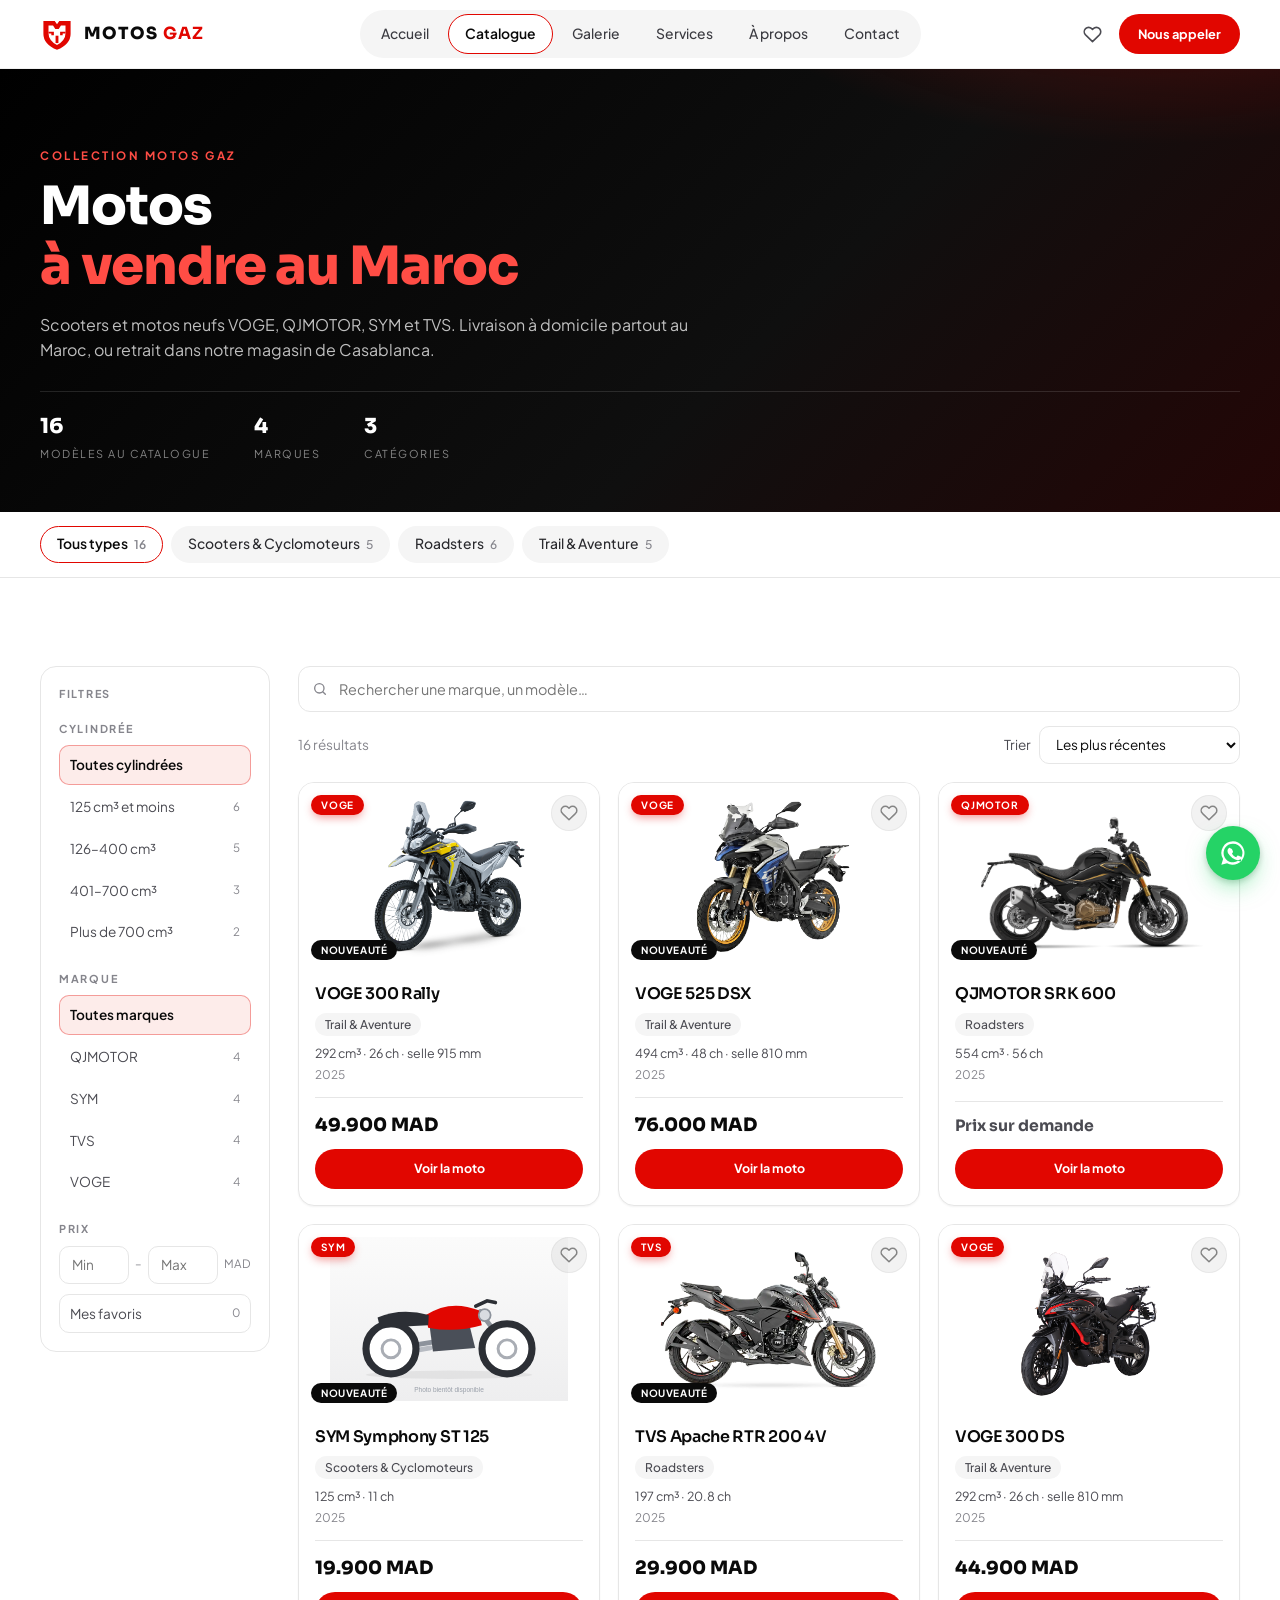
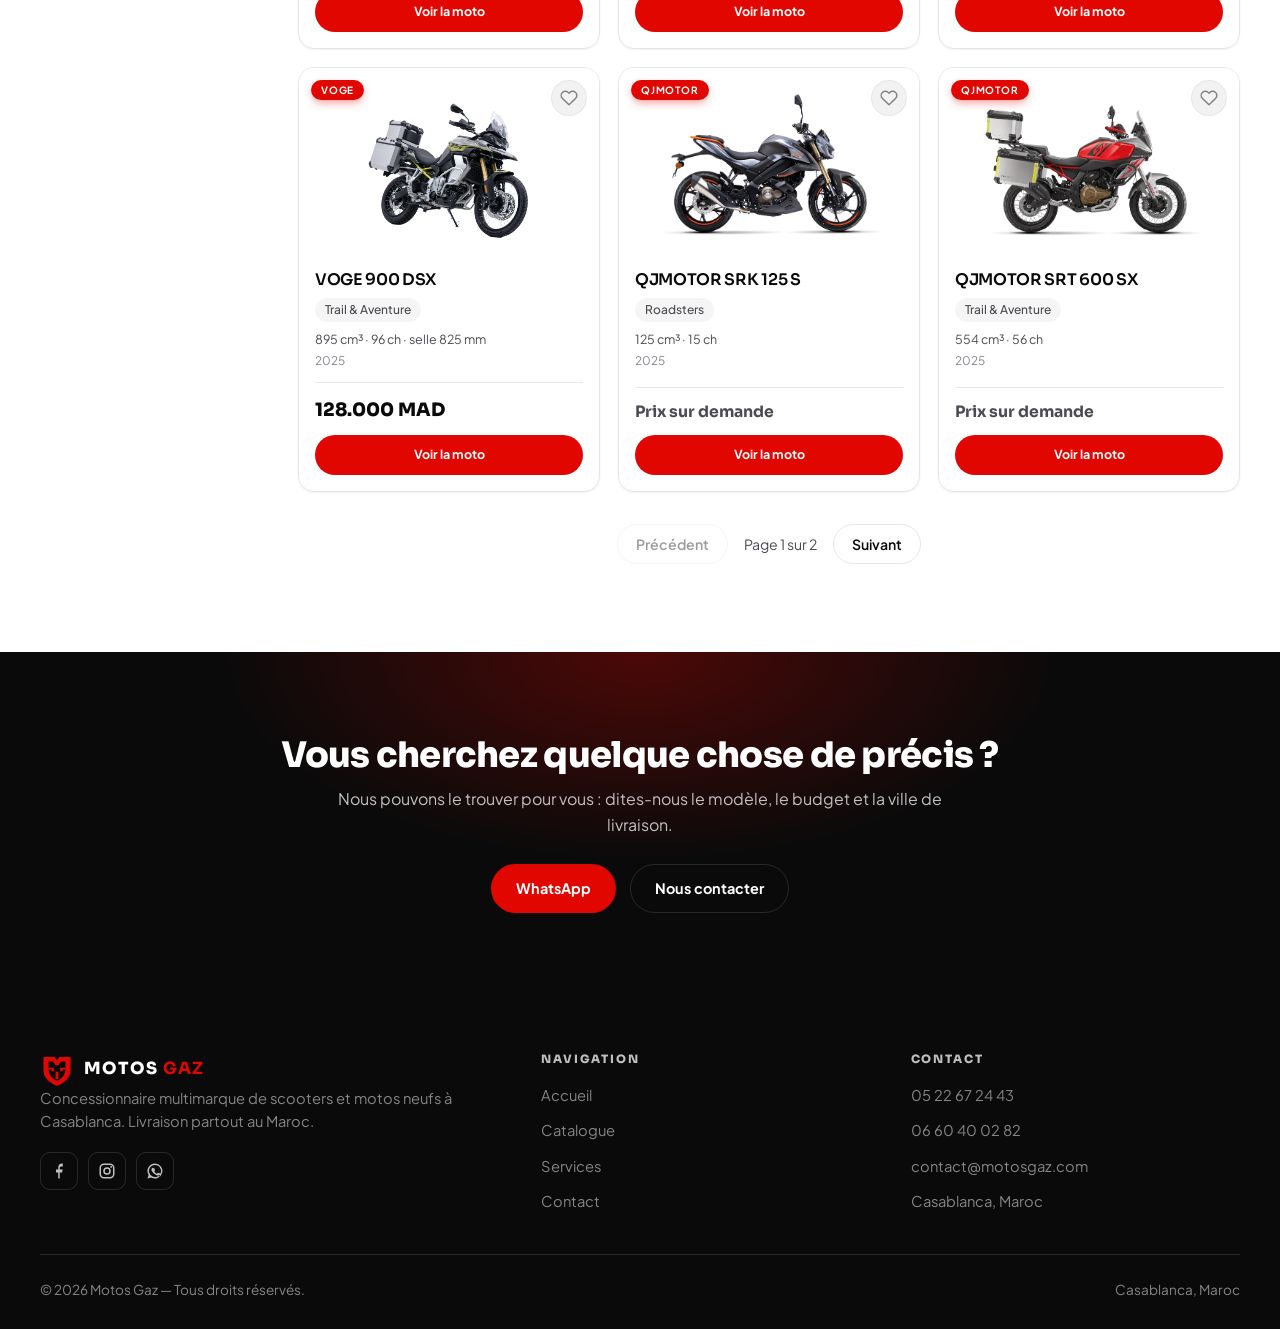
==== commit 7c7c2d7c: "Refonte style Retila : thème clair, catalogue, fiche moto, bandeau marques - Thème clair (Sora / Plu" ====
--- a/catalogue.html
+++ b/catalogue.html
@@ -7,7 +7,7 @@
 <meta name="description" content="Catalogue Motos Gaz : scooters et motos neufs VOGE, QJMOTOR, SYM et TVS. Filtrez par marque et par type. Livraison partout au Maroc.">
 <link rel="preconnect" href="https://fonts.googleapis.com">
 <link rel="preconnect" href="https://fonts.gstatic.com" crossorigin>
-<link href="https://fonts.googleapis.com/css2?family=Archivo:wght@600;700;800&display=swap" rel="stylesheet">
+<link href="https://fonts.googleapis.com/css2?family=Plus+Jakarta+Sans:wght@400;500;600;700;800&family=Sora:wght@600;700;800&display=swap" rel="stylesheet">
 <link rel="stylesheet" href="assets/css/style.css">
 <link rel="icon" href="assets/img/favicon.svg" type="image/svg+xml">
 </head>
@@ -16,51 +16,111 @@
 <header class="site-header">
   <div class="container site-header__inner">
     <a class="brand" href="index.html" aria-label="Motos Gaz, accueil">
-      <img class="brand__logo" src="assets/img/logo.svg" alt="Motos Gaz" width="34" height="34">
+      <img class="brand__logo" src="assets/img/logo.svg" alt="" width="34" height="34">
       <span>MOTOS<span class="brand__sp"> </span><b>GAZ</b></span>
     </a>
-    <button class="nav-toggle" aria-label="Ouvrir le menu" aria-controls="nav" aria-expanded="false">
-      <svg viewBox="0 0 24 24" fill="none" stroke="currentColor" stroke-width="2.2" stroke-linecap="round"><path d="M3 6h18M3 12h18M3 18h18"/></svg>
-    </button>
-    <nav class="nav" id="nav">
+    <nav class="nav" id="nav" aria-label="Navigation principale">
       <a href="index.html">Accueil</a>
       <a href="catalogue.html">Catalogue</a>
       <a href="index.html#galerie">Galerie</a>
       <a href="index.html#services">Services</a>
       <a href="index.html#apropos">À propos</a>
       <a href="contact.html">Contact</a>
-      <a class="btn btn--sm" data-site-href="tel" href="#">Nous appeler</a>
     </nav>
+    <div class="header-actions">
+      <a class="icon-btn" href="catalogue.html?fav=1" aria-label="Mes favoris">
+        <svg viewBox="0 0 24 24" fill="none" stroke="currentColor" stroke-width="2" stroke-linecap="round" stroke-linejoin="round" aria-hidden="true"><path d="M20.8 4.6a5.5 5.5 0 0 0-7.8 0L12 5.7l-1-1.1a5.5 5.5 0 0 0-7.8 7.8l1 1.1L12 21l7.8-7.5 1-1.1a5.5 5.5 0 0 0 0-7.8z"/></svg>
+        <span class="icon-btn__count" data-fav-count hidden>0</span>
+      </a>
+      <a class="btn btn--sm header-cta" data-site-href="tel" href="#">Nous appeler</a>
+      <button class="nav-toggle" aria-label="Ouvrir le menu" aria-controls="nav" aria-expanded="false">
+        <svg viewBox="0 0 24 24" fill="none" stroke="currentColor" stroke-width="2.2" stroke-linecap="round"><path d="M3 6h18M3 12h18M3 18h18"/></svg>
+      </button>
+    </div>
   </div>
 </header>
 
 <main>
 
-<section class="page-hero">
+<section class="cat-hero">
   <div class="container">
-    <span class="eyebrow">Catalogue</span>
-    <h1>Scooters &amp; motos neufs</h1>
-    <p>Toute la gamme VOGE, QJMOTOR, SYM et TVS disponible chez Motos Gaz.
-       Prix neufs indicatifs — contactez-nous pour un devis, la disponibilité et la livraison partout au Maroc.</p>
+    <span class="eyebrow">Collection Motos Gaz</span>
+    <h1>Motos <em>à vendre au Maroc</em></h1>
+    <p>Scooters et motos neufs VOGE, QJMOTOR, SYM et TVS. Livraison à domicile partout au Maroc, ou retrait dans notre magasin de Casablanca.</p>
+    <div class="cat-stats" data-cat-stats></div>
   </div>
 </section>
 
-<section class="section section--light" data-catalogue>
+<div class="cat-tabs-wrap">
   <div class="container">
-    <div data-catalogue-filters></div>
-    <div style="display:flex;justify-content:flex-end;margin:-8px 0 20px">
-      <span class="filters__count" data-catalogue-count></span>
+    <div class="cat-tabs" data-cat-tabs aria-label="Catégories"></div>
+  </div>
+</div>
+
+<section class="section" data-catalogue>
+  <div class="container cat-layout">
+
+    <aside class="cat-filters" data-cat-filters aria-label="Filtres">
+      <p class="cat-filters__title">Filtres</p>
+
+      <div class="facet">
+        <div class="facet__title">Cylindrée</div>
+        <div class="facet__list" data-facet-cc></div>
+      </div>
+
+      <div class="facet">
+        <div class="facet__title">Marque</div>
+        <div class="facet__list" data-facet-marque></div>
+      </div>
+
+      <div class="facet">
+        <div class="facet__title">Prix</div>
+        <div class="price-range">
+          <input type="number" min="0" step="1000" inputmode="numeric" placeholder="Min" data-pmin aria-label="Prix minimum">
+          <span>–</span>
+          <input type="number" min="0" step="1000" inputmode="numeric" placeholder="Max" data-pmax aria-label="Prix maximum">
+          <span>MAD</span>
+        </div>
+      </div>
+
+      <button type="button" class="facet__btn facet__btn--fav" data-set="fav"></button>
+      <button type="button" class="cat-reset" data-reset hidden>Réinitialiser les filtres</button>
+    </aside>
+
+    <div class="cat-main">
+      <div class="cat-search">
+        <svg viewBox="0 0 24 24" fill="none" stroke="currentColor" stroke-width="2" stroke-linecap="round" aria-hidden="true"><circle cx="11" cy="11" r="7"/><path d="m20 20-3.5-3.5"/></svg>
+        <input type="search" data-q placeholder="Rechercher une marque, un modèle…" aria-label="Rechercher">
+      </div>
+
+      <div class="cat-toolbar__row">
+        <span class="cat-count" data-catalogue-count></span>
+        <button type="button" class="cat-filters-toggle" data-filters-toggle>Filtres</button>
+        <label class="cat-sort">Trier
+          <select data-sort>
+            <option value="recent">Les plus récentes</option>
+            <option value="prix-asc">Prix : croissant</option>
+            <option value="prix-desc">Prix : décroissant</option>
+            <option value="cc-asc">Cylindrée : croissante</option>
+            <option value="cc-desc">Cylindrée : décroissante</option>
+            <option value="az">A → Z</option>
+          </select>
+        </label>
+      </div>
+
+      <div class="moto-grid" data-catalogue-grid></div>
+      <nav class="pager" data-pager aria-label="Pagination"></nav>
     </div>
-    <div class="moto-grid" data-catalogue-grid></div>
+
   </div>
 </section>
 
 <section class="cta">
-  <h2>Vous ne trouvez pas votre modèle ?</h2>
-  <p>Nous pouvons commander d'autres références chez nos marques partenaires. Dites-nous ce que vous cherchez.</p>
+  <h2>Vous cherchez quelque chose de précis ?</h2>
+  <p>Nous pouvons le trouver pour vous : dites-nous le modèle, le budget et la ville de livraison.</p>
   <div class="cta__actions">
     <a class="btn" data-site-href="whatsapp" href="#">WhatsApp</a>
-    <a class="btn btn--ghost" href="contact.html">Formulaire de contact</a>
+    <a class="btn btn--ghost" href="contact.html">Nous contacter</a>
   </div>
 </section>
 
--- a/assets/css/style.css
+++ b/assets/css/style.css
@@ -1,32 +1,36 @@
 /* ===========================================================================
-   MOTOS GAZ — feuille de style
+   MOTOS GAZ — feuille de style (thème clair, bandeaux sombres, accent rouge)
+   Inspiré de l'agencement d'un catalogue moto moderne : en-tête « pilule »,
+   hero sombre, onglets de catégories, filtres latéraux, cartes blanches.
    =========================================================================== */
 
 :root {
-  --bg:            #0e0f12;
-  --bg-2:          #191c22;
-  --bg-3:          #242832;
-  --surface:       #181b21;
-  --border:        #333844;
-  --light:         #f4f5f7;
-  --light-2:       #ffffff;
-  --light-ink:     #16181b;
-  --light-ink-2:   #55606e;
-  --light-border:  #e3e6ea;
-  --accent-ink-light: #c20e26;
-  --text:          #f2f3f5;
-  --text-2:        #a6acb8;
-  --text-3:        #71767f;
+  --bg:            #ffffff;
+  --bg-2:          #f5f5f5;
+  --bg-3:          #ececec;
+  --surface:       #ffffff;
+  --border:        #e6e6e6;
+  --text:          #0a0a0a;
+  --text-2:        #4b4b52;
+  --text-3:        #85858c;
+
   --accent:        #e10600;
-  --accent-2:      #ff4136;
-  --accent-ink:    #ffffff;
-  --ok:            #2fbf71;
-  --radius:        14px;
-  --radius-sm:     9px;
-  --maxw:          1180px;
-  --shadow:        0 18px 44px -18px rgba(0, 0, 0, .7);
-  --font:          "Segoe UI", Roboto, "Helvetica Neue", Arial, system-ui, sans-serif;
-  --font-display:  "Archivo", "Segoe UI", Roboto, Arial, sans-serif;
+  --accent-hover:  #c20500;
+  --accent-soft:   #fdecea;
+  --accent-on-dark:#ff4d45;
+
+  --dark:          #0a0a0a;
+  --dark-border:   rgba(255, 255, 255, .12);
+  --wa:            #25d366;
+
+  --radius:        16px;
+  --radius-sm:     10px;
+  --maxw:          1240px;
+  --shadow-sm:     0 1px 2px rgba(0, 0, 0, .05);
+  --shadow-lg:     0 18px 40px -18px rgba(0, 0, 0, .28);
+
+  --font:          "Plus Jakarta Sans", ui-sans-serif, system-ui, "Segoe UI", Roboto, Arial, sans-serif;
+  --font-display:  "Sora", "Plus Jakarta Sans", ui-sans-serif, system-ui, "Segoe UI", Arial, sans-serif;
 }
 
 *, *::before, *::after { box-sizing: border-box; }
@@ -43,23 +47,20 @@
 }
 
 img { display: block; max-width: 100%; }
-
 a { color: inherit; text-decoration: none; }
+p { margin: 0 0 1rem; }
 
 h1, h2, h3, h4 {
   font-family: var(--font-display);
   font-weight: 800;
-  line-height: 1.1;
-  letter-spacing: -0.01em;
+  line-height: 1.12;
+  letter-spacing: -0.02em;
   margin: 0 0 .5em;
-  text-transform: uppercase;
-}
-
-h1 { font-size: clamp(2.2rem, 6vw, 4rem); }
-h2 { font-size: clamp(1.6rem, 4vw, 2.5rem); }
-h3 { font-size: 1.15rem; }
-
-p { margin: 0 0 1rem; }
+}
+h1 { font-size: clamp(2rem, 4.6vw, 3.3rem); }
+h2 { font-size: clamp(1.5rem, 3.2vw, 2.2rem); }
+h3 { font-size: 1.1rem; font-weight: 700; }
+h1 em, h2 em { font-style: normal; color: var(--accent); }
 
 .container {
   width: 100%;
@@ -68,811 +69,1333 @@
   padding-inline: 20px;
 }
 
-.section { padding: clamp(48px, 8vw, 96px) 0; }
+/* Bandeaux sombres : les variables de texte passent en clair */
+.hero, .page-hero, .cat-hero, .cta, .site-footer {
+  --text:   #ffffff;
+  --text-2: rgba(255, 255, 255, .74);
+  --text-3: rgba(255, 255, 255, .5);
+  --border: var(--dark-border);
+  color: #fff;
+}
+.hero h1 em, .page-hero h1 em, .cat-hero h1 em { color: var(--accent-on-dark); }
+
+/* ---------- Sections ---------- */
+.section { padding: clamp(48px, 7vw, 88px) 0; }
 .section--tight { padding: clamp(32px, 5vw, 56px) 0; }
 .section--alt { background: var(--bg-2); }
-
-/* Sections claires — pour éclaircir la page */
-.section--light { background: var(--light); color: var(--light-ink-2); }
-.section--light h1, .section--light h2, .section--light h3, .section--light h4 { color: var(--light-ink); }
-.section--light .eyebrow { color: var(--accent-ink-light); }
-.section--light .section__head p { color: var(--light-ink-2); }
-.section--light .card {
-  background: var(--light-2);
-  border-color: var(--light-border);
-  box-shadow: 0 12px 32px -20px rgba(16, 20, 30, .35);
-}
-.section--light .card p { color: var(--light-ink-2); }
-.section--light .card__icon { background: rgba(225, 6, 0, .10); color: var(--accent-ink-light); }
-.section--light .tick-list li { color: #414a56; }
-.section--light .split__media { border-color: var(--light-border); background: #e9ebef; }
-.section--light .btn--ghost { --btn-fg: var(--light-ink); border-color: #cfd4da; }
-.section--light .btn--ghost:hover { background: #e7eaee; border-color: #b7bec7; }
-/* Cartes & filtres du catalogue en clair */
-.section--light .moto-card { background: var(--light-2); border-color: var(--light-border); }
-.section--light .moto-card:hover { border-color: #c4cad2; }
-.section--light .moto-card__media { background: linear-gradient(135deg, #eef0f3, #e2e5ea); }
-.section--light .moto-card__marque { color: #8a919c; }
-.section--light .moto-card__modele { color: var(--light-ink); }
-.section--light .chip { background: #eef0f3; border-color: #e0e3e8; color: #55606e; }
-.section--light .price { color: var(--light-ink); }
-.section--light .price small { color: #98a0ab; }
-.section--light .filter-btn { background: var(--light-2); border-color: #d7dbe0; color: #55606e; }
-.section--light .filter-btn:hover { color: var(--light-ink); border-color: #b7bec7; }
-.section--light .filter-btn.is-active { background: var(--accent); border-color: var(--accent); color: #fff; }
-.section--light .filters__count { color: #98a0ab; }
-.section--light .empty { color: #98a0ab; border-color: #d0d5db; }
-.section--light .empty a { color: var(--accent-ink-light); }
-
-.section__head {
-  max-width: 640px;
-  margin-bottom: 40px;
-}
-.section__head h2 { position: relative; padding-top: 16px; }
-.section__head h2::before {
-  content: "";
-  position: absolute;
-  top: 0;
-  left: 0;
-  width: 54px;
-  height: 4px;
-  background: var(--accent);
-}
-.section__head--center {
-  margin-inline: auto;
-  text-align: center;
-}
-.section__head--center h2::before { left: 50%; transform: translateX(-50%); }
+.section--light { /* alias historique : même rendu que .section */ }
+
+.section__head { max-width: 640px; margin-bottom: 36px; }
+.section__head--center { margin-inline: auto; text-align: center; }
+.section__head p { color: var(--text-2); font-size: 1.04rem; }
+
 .eyebrow {
   display: inline-block;
-  font-family: var(--font-display);
   font-weight: 700;
-  font-size: .8rem;
-  letter-spacing: .18em;
-  text-transform: uppercase;
-  color: var(--accent-2);
-  margin-bottom: 14px;
-}
-.section__head p { color: var(--text-2); font-size: 1.05rem; }
+  font-size: .72rem;
+  letter-spacing: .22em;
+  text-transform: uppercase;
+  color: var(--accent);
+  margin-bottom: 12px;
+}
+.hero .eyebrow, .page-hero .eyebrow, .cat-hero .eyebrow { color: var(--accent-on-dark); }
 
 /* ---------- Boutons ---------- */
 .btn {
   --btn-bg: var(--accent);
-  --btn-fg: var(--accent-ink);
+  --btn-fg: #fff;
   display: inline-flex;
   align-items: center;
-  gap: .55em;
-  padding: 13px 24px;
+  justify-content: center;
+  gap: .5em;
+  padding: 12px 24px;
   border: 1px solid transparent;
   border-radius: 999px;
   background: var(--btn-bg);
   color: var(--btn-fg);
   font: inherit;
+  font-size: .9rem;
   font-weight: 700;
-  letter-spacing: .02em;
   cursor: pointer;
   transition: transform .15s ease, background .15s ease, border-color .15s ease;
 }
-.btn:hover { transform: translateY(-2px); }
-.btn:active { transform: translateY(0); }
+.btn:hover { background: var(--accent-hover); transform: translateY(-1px); }
+.btn:active { transform: none; }
 .btn--ghost {
   --btn-bg: transparent;
   --btn-fg: var(--text);
   border-color: var(--border);
 }
-.btn--ghost:hover { border-color: var(--text-2); background: var(--bg-3); }
-.btn--block { display: flex; width: 100%; justify-content: center; }
-.btn--sm { padding: 9px 16px; font-size: .9rem; }
+.btn--ghost:hover { background: rgba(127, 127, 127, .12); border-color: var(--text-3); }
+.btn--block { display: flex; width: 100%; }
+.btn--sm { padding: 9px 18px; font-size: .8rem; }
 
 /* ---------- Header ---------- */
 .site-header {
   position: sticky;
   top: 0;
   z-index: 50;
-  background: rgba(14, 15, 18, .82);
-  backdrop-filter: blur(12px);
-  border-bottom: 1px solid var(--border);
+  background: rgba(255, 255, 255, .88);
+  backdrop-filter: saturate(1.4) blur(14px);
+  border-bottom: 1px solid rgba(0, 0, 0, .06);
 }
 .site-header__inner {
-  display: flex;
-  align-items: center;
-  justify-content: space-between;
-  gap: 20px;
-  height: 70px;
+  display: grid;
+  grid-template-columns: 1fr auto 1fr;
+  align-items: center;
+  gap: 16px;
+  height: 68px;
 }
 .brand {
   display: flex;
   align-items: center;
-  gap: 11px;
+  gap: 10px;
+  justify-self: start;
   font-family: var(--font-display);
   font-weight: 800;
-  font-size: 1.15rem;
-  letter-spacing: .04em;
-  text-transform: uppercase;
+  font-size: 1.05rem;
+  letter-spacing: .06em;
+  text-transform: uppercase;
+  color: var(--text);
 }
 .brand svg,
 .brand__logo { width: 34px; height: 34px; flex: none; }
-.brand span { letter-spacing: .06em; }
 .brand__sp { display: inline-block; width: .3em; }
-.brand span b { color: var(--accent); }
+.brand b { color: var(--accent); }
 
 .nav {
   display: flex;
   align-items: center;
-  gap: 6px;
+  gap: 2px;
+  padding: 4px;
+  background: var(--bg-2);
+  border-radius: 999px;
 }
 .nav a {
-  padding: 9px 14px;
+  padding: 8px 16px;
+  border: 1px solid transparent;
   border-radius: 999px;
+  font-size: .87rem;
+  font-weight: 500;
+  color: #3b3b41;
+  white-space: nowrap;
+  transition: background .15s ease, color .15s ease, border-color .15s ease;
+}
+.nav a:hover { background: #fff; color: var(--text); }
+.nav a.is-active { background: #fff; border-color: var(--accent); color: var(--text); font-weight: 600; }
+
+.header-actions { justify-self: end; display: flex; align-items: center; gap: 8px; }
+.icon-btn {
+  position: relative;
+  display: grid;
+  place-items: center;
+  width: 38px;
+  height: 38px;
+  border-radius: 50%;
   color: var(--text-2);
-  font-weight: 600;
-  font-size: .95rem;
-  transition: color .15s ease, background .15s ease;
-}
-.nav a:hover { color: var(--text); background: var(--bg-3); }
-.nav a.is-active { color: var(--text); background: var(--bg-3); }
-.nav .btn { color: var(--accent-ink); }
-.nav .btn:hover { color: var(--accent-ink); }
+  transition: background .15s ease, color .15s ease;
+}
+.icon-btn:hover { background: var(--bg-2); color: var(--text); }
+.icon-btn svg { width: 19px; height: 19px; }
+.icon-btn__count {
+  position: absolute;
+  top: 1px;
+  right: -1px;
+  min-width: 17px;
+  height: 17px;
+  padding: 0 4px;
+  display: grid;
+  place-items: center;
+  border-radius: 999px;
+  background: var(--accent);
+  color: #fff;
+  font-size: 10px;
+  font-weight: 700;
+}
 
 .nav-toggle {
   display: none;
-  width: 44px; height: 44px;
-  border: 1px solid var(--border);
-  border-radius: 10px;
-  background: var(--bg-3);
+  width: 40px;
+  height: 40px;
+  border: 1px solid var(--border);
+  border-radius: 50%;
+  background: #fff;
   color: var(--text);
   cursor: pointer;
   align-items: center;
   justify-content: center;
 }
-.nav-toggle svg { width: 22px; height: 22px; }
-
-@media (max-width: 860px) {
+.nav-toggle svg { width: 20px; height: 20px; }
+
+@media (max-width: 900px) {
+  .site-header__inner { grid-template-columns: 1fr auto; }
   .nav-toggle { display: inline-flex; }
   .nav {
     position: fixed;
-    inset: 70px 0 auto 0;
+    top: 74px;
+    left: 12px;
+    right: 12px;
     flex-direction: column;
     align-items: stretch;
-    gap: 4px;
-    padding: 16px 20px 24px;
-    background: var(--bg-2);
-    border-bottom: 1px solid var(--border);
-    transform: translateY(-140%);
-    transition: transform .28s ease;
+    gap: 2px;
+    padding: 10px;
+    border: 1px solid var(--border);
+    border-radius: 20px;
+    background: #fff;
+    box-shadow: var(--shadow-lg);
+    opacity: 0;
+    transform: translateY(-10px);
+    pointer-events: none;
+    transition: opacity .2s ease, transform .2s ease;
   }
-  .nav.is-open { transform: translateY(0); }
-  .nav a { padding: 13px 14px; font-size: 1rem; }
-  .nav .btn { margin-top: 6px; justify-content: center; }
-}
-
-/* ---------- Hero ---------- */
+  .nav.is-open { opacity: 1; transform: none; pointer-events: auto; }
+  .nav a { padding: 12px 16px; font-size: .95rem; }
+}
+@media (max-width: 560px) { .header-cta { display: none; } }
+
+/* ---------- Hero (accueil) ---------- */
 .hero {
   position: relative;
-  padding: clamp(64px, 12vw, 130px) 0 clamp(56px, 9vw, 110px);
   overflow: hidden;
+  padding: clamp(72px, 11vw, 128px) 0 clamp(56px, 8vw, 96px);
   background:
-    radial-gradient(760px 460px at 50% -15%, rgba(225, 6, 0, .26), transparent 65%),
-    linear-gradient(180deg, #0e0f12 0%, #141922 100%);
-  border-bottom: 1px solid var(--border);
-}
-.hero__grid {
-  display: grid;
-  grid-template-columns: 1.05fr .95fr;
-  gap: 48px;
-  align-items: center;
-}
-.hero__kicker {
-  display: inline-flex;
-  align-items: center;
-  gap: 8px;
-  padding: 7px 14px;
-  border: 1px solid var(--border);
-  border-radius: 999px;
-  background: rgba(255, 255, 255, .03);
-  font-size: .82rem;
-  font-weight: 600;
-  letter-spacing: .08em;
-  text-transform: uppercase;
-  color: var(--text-2);
-  margin-bottom: 22px;
-}
-.hero__kicker::before {
-  content: "";
-  width: 8px; height: 8px;
-  border-radius: 50%;
-  background: var(--accent);
-  box-shadow: 0 0 0 4px rgba(225, 6, 0, .25);
-}
-.hero p.lead {
-  font-size: 1.15rem;
-  color: var(--text-2);
-  max-width: 46ch;
-  margin-bottom: 30px;
-}
-.hero__actions { display: flex; flex-wrap: wrap; gap: 14px; }
-.hero__stats {
-  display: flex;
-  flex-wrap: wrap;
-  gap: 34px;
-  margin-top: 44px;
-  padding-top: 28px;
-  border-top: 1px solid var(--border);
-}
-.hero__stats div strong {
-  display: block;
-  font-family: var(--font-display);
-  font-size: 1.9rem;
-  font-weight: 800;
-  color: var(--accent);
-}
-.hero__stats div span { font-size: .9rem; color: var(--text-3); }
-
-/* Image de fond optionnelle du hero (devanture) */
+    radial-gradient(900px 480px at 85% -10%, rgba(225, 6, 0, .38), transparent 62%),
+    linear-gradient(135deg, #000 0%, #0d0d0d 55%, #2a0707 100%);
+}
 .hero__bg {
   position: absolute;
   inset: 0;
   width: 100%;
   height: 100%;
   object-fit: cover;
-  opacity: .20;
+  object-position: center top;
+  opacity: .22;
   filter: grayscale(.25) contrast(1.05);
   z-index: 0;
   pointer-events: none;
 }
 .hero .container { position: relative; z-index: 1; }
-
-/* Hero centré, sans visuel */
 .hero--center { text-align: center; }
-.hero__inner {
-  max-width: 780px;
-  margin-inline: auto;
-}
-.hero--center .hero__kicker { margin-inline: auto; }
-.hero--center h1 { margin-bottom: .35em; }
-.hero--center p.lead {
-  margin-inline: auto;
+.hero__inner { max-width: 900px; margin-inline: auto; }
+.hero__kicker {
+  display: inline-flex;
+  align-items: center;
+  gap: 8px;
+  padding: 7px 14px;
+  margin-bottom: 22px;
+  border: 1px solid var(--border);
+  border-radius: 999px;
+  background: rgba(255, 255, 255, .05);
+  font-size: .75rem;
+  font-weight: 600;
+  letter-spacing: .1em;
+  text-transform: uppercase;
+  color: var(--text-2);
+}
+.hero__kicker::before {
+  content: "";
+  width: 8px;
+  height: 8px;
+  border-radius: 50%;
+  background: var(--accent);
+  box-shadow: 0 0 0 4px rgba(225, 6, 0, .28);
+}
+.hero h1 { margin-bottom: .35em; }
+.hero p.lead {
+  font-size: 1.1rem;
+  color: var(--text-2);
   max-width: 54ch;
-}
-.hero--center .hero__actions { justify-content: center; }
-.hero--center .hero__stats {
+  margin: 0 auto 30px;
+}
+.hero__actions { display: flex; flex-wrap: wrap; gap: 14px; justify-content: center; }
+.hero__stats {
+  display: flex;
+  flex-wrap: wrap;
   justify-content: center;
-  gap: 20px 44px;
-}
-.hero--center .hero__stats div { text-align: center; }
-
-@media (max-width: 900px) {
-  .hero__grid { grid-template-columns: 1fr; gap: 36px; }
-}
-
-/* ---------- Bandeau marques ---------- */
-.marques {
-  border-bottom: 1px solid var(--border);
-  background: var(--bg-2);
-}
+  gap: 20px 36px;
+  margin-top: 46px;
+  padding-top: 26px;
+  border-top: 1px solid var(--border);
+}
+.hero__stats div { text-align: center; }
+.hero__stats strong {
+  display: block;
+  font-family: var(--font-display);
+  font-size: 1.7rem;
+  font-weight: 800;
+  color: #fff;
+}
+.hero__stats span {
+  font-size: .66rem;
+  letter-spacing: .1em;
+  text-transform: uppercase;
+  color: var(--text-3);
+}
+
+/* ---------- Bandeaux de page (contact, catalogue) ---------- */
+.page-hero, .cat-hero {
+  padding: clamp(44px, 6vw, 72px) 0 clamp(32px, 4vw, 48px);
+  background:
+    radial-gradient(700px 320px at 90% -30%, rgba(225, 6, 0, .34), transparent 65%),
+    linear-gradient(135deg, #000 0%, #0f0f0f 60%, #240606 100%);
+}
+.page-hero h1, .cat-hero h1 { margin-bottom: .3em; }
+.cat-hero h1 em { display: block; }
+.page-hero p, .cat-hero p { color: var(--text-2); max-width: 58ch; margin: 0; }
+
+.cat-stats {
+  display: flex;
+  flex-wrap: wrap;
+  gap: 18px 44px;
+  margin-top: 28px;
+  padding-top: 22px;
+  border-top: 1px solid var(--border);
+}
+.cat-stats strong {
+  display: block;
+  font-family: var(--font-display);
+  font-size: 1.3rem;
+  font-weight: 800;
+  line-height: 1.2;
+}
+.cat-stats span {
+  font-size: .68rem;
+  letter-spacing: .14em;
+  text-transform: uppercase;
+  color: var(--text-3);
+}
+
+/* ---------- Bandeau « Nos marques » (carrousel sombre) ---------- */
+.brands-band {
+  --text:   #ffffff;
+  --text-2: rgba(255, 255, 255, .74);
+  --text-3: rgba(255, 255, 255, .5);
+  padding: 52px 0 56px;
+  background: #0a0a0b;
+  color: #fff;
+}
+.brands-band__head { display: flex; align-items: center; gap: 14px; margin-bottom: 28px; }
+.brands-band__bar { flex: none; width: 4px; height: 20px; border-radius: 2px; background: var(--accent); }
+.brands-band__title {
+  margin: 0;
+  font-family: var(--font);
+  font-size: .8rem;
+  font-weight: 700;
+  letter-spacing: .28em;
+  text-transform: uppercase;
+  color: rgba(255, 255, 255, .62);
+}
+.brands-band__line {
+  flex: 1;
+  height: 1px;
+  background: linear-gradient(90deg, rgba(255, 255, 255, .18), transparent);
+}
+.brands-band__nav { display: flex; gap: 8px; }
+.brands-band__btn {
+  display: grid;
+  place-items: center;
+  width: 38px;
+  height: 38px;
+  border: 1px solid rgba(255, 255, 255, .18);
+  border-radius: 50%;
+  background: rgba(255, 255, 255, .04);
+  color: #fff;
+  cursor: pointer;
+  transition: background .15s ease, border-color .15s ease, opacity .15s ease;
+}
+.brands-band__btn:hover:not([disabled]) { background: var(--accent); border-color: var(--accent); }
+.brands-band__btn[disabled] { opacity: .3; cursor: default; }
+.brands-band__btn svg { width: 18px; height: 18px; }
+
+.brands-track {
+  --pad: max(20px, calc((100% - var(--maxw)) / 2 + 20px));
+  display: flex;
+  gap: 20px;
+  padding: 4px var(--pad) 8px;
+  overflow-x: auto;
+  scroll-snap-type: x mandatory;
+  scroll-padding-inline: var(--pad);
+  scrollbar-width: none;
+}
+.brands-track::-webkit-scrollbar { display: none; }
+
+.brand-card {
+  position: relative;
+  flex: none;
+  display: flex;
+  align-items: center;
+  width: min(86vw, 540px);
+  height: 300px;
+  overflow: hidden;
+  scroll-snap-align: start;
+  border: 1px solid rgba(255, 255, 255, .1);
+  border-radius: 22px;
+  background: var(--card-bg, linear-gradient(120deg, #050505, #141414));
+  transition: transform .3s ease, border-color .3s ease;
+}
+.brand-card:hover { transform: translateY(-4px); border-color: rgba(255, 255, 255, .28); }
+.brand-card__info {
+  position: relative;
+  z-index: 2;
+  display: flex;
+  flex-direction: column;
+  align-items: flex-start;
+  gap: 6px;
+  width: 46%;
+  padding: 0 0 0 30px;
+}
+.brand-card__name {
+  font-family: var(--font-display);
+  font-size: clamp(1.7rem, 4.2vw, 2.4rem);
+  font-weight: 800;
+  line-height: 1;
+  letter-spacing: -.01em;
+  text-transform: uppercase;
+}
+.brand-card__slogan { font-size: .82rem; color: var(--text-2); }
+.brand-card__count {
+  margin-top: 10px;
+  padding: 2px 10px;
+  border: 1px solid rgba(255, 255, 255, .22);
+  border-radius: 999px;
+  font-size: .7rem;
+  font-weight: 600;
+  letter-spacing: .06em;
+  text-transform: uppercase;
+  color: var(--text-2);
+}
+.brand-card__cta {
+  display: inline-flex;
+  align-items: center;
+  gap: 6px;
+  margin-top: 14px;
+  font-size: .82rem;
+  font-weight: 700;
+  color: #fff;
+}
+.brand-card__cta svg { width: 16px; height: 16px; color: var(--accent-on-dark); transition: transform .2s ease; }
+.brand-card:hover .brand-card__cta svg { transform: translateX(4px); }
+.brand-card__img {
+  position: absolute;
+  right: -3%;
+  bottom: 6%;
+  z-index: 1;
+  width: 66%;
+  height: 86%;
+  object-fit: contain;
+  object-position: right bottom;
+  filter: drop-shadow(0 18px 26px rgba(0, 0, 0, .55));
+  transition: transform .5s ease;
+}
+.brand-card:hover .brand-card__img { transform: scale(1.05) translateX(-2%); }
+@media (max-width: 560px) {
+  .brand-card { height: 260px; }
+  .brand-card__info { padding-left: 22px; }
+}
+
+/* (ancien bandeau en pastilles — conservé pour compatibilité) */
+.marques { background: #fff; border-bottom: 1px solid var(--border); }
 .marques__inner {
   display: flex;
   flex-wrap: wrap;
   align-items: center;
   justify-content: center;
-  gap: 14px 36px;
-  padding: 26px 20px;
+  gap: 10px 12px;
+  padding: 22px 20px;
 }
 .marques__label {
   width: 100%;
   text-align: center;
-  font-size: .78rem;
-  letter-spacing: .16em;
+  font-size: .68rem;
+  font-weight: 700;
+  letter-spacing: .2em;
   text-transform: uppercase;
   color: var(--text-3);
-  margin-bottom: 4px;
+  margin-bottom: 2px;
 }
 .marques__item {
+  padding: 8px 20px;
+  border-radius: 999px;
+  background: var(--bg-2);
   font-family: var(--font-display);
-  font-weight: 800;
-  font-size: 1.05rem;
-  letter-spacing: .04em;
+  font-weight: 700;
+  font-size: .85rem;
+  letter-spacing: .06em;
   text-transform: uppercase;
   color: var(--text-2);
-  transition: color .15s ease;
-}
-.marques__item:hover { color: var(--text); }
-
-/* ---------- Grille de motos ---------- */
+  transition: background .15s ease, color .15s ease;
+}
+.marques__item:hover { background: var(--accent); color: #fff; }
+
+/* ---------- Cartes moto ---------- */
 .moto-grid {
   display: grid;
-  grid-template-columns: repeat(auto-fill, minmax(min(280px, 100%), 1fr));
-  gap: 22px;
+  grid-template-columns: repeat(auto-fill, minmax(min(250px, 100%), 1fr));
+  gap: 18px;
 }
 .moto-card {
+  position: relative;
   display: flex;
   flex-direction: column;
-  background: var(--surface);
+  overflow: hidden;
+  background: #fff;
   border: 1px solid var(--border);
   border-radius: var(--radius);
-  overflow: hidden;
-  transition: transform .18s ease, border-color .18s ease;
-}
-.moto-card:hover { transform: translateY(-4px); border-color: #3a3f4b; }
+  box-shadow: var(--shadow-sm);
+  transition: transform .3s ease, box-shadow .3s ease, border-color .3s ease;
+}
+.moto-card:hover {
+  transform: translateY(-4px);
+  border-color: rgba(225, 6, 0, .4);
+  box-shadow: 0 18px 36px -18px rgba(0, 0, 0, .3);
+}
+.moto-card__link { display: flex; flex-direction: column; flex: 1; color: inherit; }
 .moto-card__media {
   position: relative;
-  aspect-ratio: 16 / 11;
-  background: linear-gradient(135deg, #22262f, #14161b);
-}
-.moto-card__media img { width: 100%; height: 100%; object-fit: cover; }
-.moto-card__media img[src$=".png"] { object-fit: contain; padding: 6px; }
-.moto-card__tag {
+  aspect-ratio: 16 / 10;
+  overflow: hidden;
+  background: #fff;
+}
+.moto-card__media img {
   position: absolute;
-  top: 12px; left: 12px;
-  padding: 5px 11px;
+  inset: 0;
+  width: 100%;
+  height: 100%;
+  object-fit: contain;
+  padding: 12px;
+  transition: transform .5s ease;
+}
+.moto-card:hover .moto-card__media img { transform: scale(1.05); }
+.moto-card__brand {
+  position: absolute;
+  left: 12px;
+  top: 12px;
+  z-index: 2;
+  max-width: 60%;
+  padding: 2px 10px;
   border-radius: 999px;
   background: var(--accent);
   color: #fff;
-  font-size: .72rem;
-  font-weight: 800;
+  font-size: 10px;
+  font-weight: 700;
+  letter-spacing: .08em;
+  text-transform: uppercase;
+  white-space: nowrap;
+  overflow: hidden;
+  text-overflow: ellipsis;
+  box-shadow: 0 4px 10px -2px rgba(225, 6, 0, .45);
+}
+.moto-card__tag {
+  position: absolute;
+  left: 12px;
+  bottom: 10px;
+  z-index: 2;
+  padding: 2px 10px;
+  border-radius: 999px;
+  background: var(--dark);
+  color: #fff;
+  font-size: 10px;
+  font-weight: 700;
   letter-spacing: .06em;
   text-transform: uppercase;
 }
-.moto-card__permis {
+.fav-btn {
   position: absolute;
-  top: 12px; right: 12px;
-  padding: 5px 10px;
-  border-radius: 8px;
-  background: rgba(14, 15, 18, .8);
-  border: 1px solid var(--border);
-  font-size: .72rem;
-  font-weight: 700;
-}
-.moto-card__body {
-  display: flex;
-  flex-direction: column;
-  flex: 1;
-  padding: 18px;
-}
-.moto-card__marque {
-  font-size: .78rem;
-  letter-spacing: .12em;
-  text-transform: uppercase;
-  color: var(--text-3);
-}
+  right: 12px;
+  top: 12px;
+  z-index: 3;
+  display: grid;
+  place-items: center;
+  width: 36px;
+  height: 36px;
+  border: 0;
+  border-radius: 50%;
+  background: rgba(0, 0, 0, .05);
+  box-shadow: inset 0 0 0 1px rgba(0, 0, 0, .05);
+  color: rgba(0, 0, 0, .45);
+  cursor: pointer;
+  transition: background .15s ease, color .15s ease, transform .15s ease;
+}
+.fav-btn:hover { background: rgba(0, 0, 0, .1); color: rgba(0, 0, 0, .75); }
+.fav-btn:active { transform: scale(.92); }
+.fav-btn.is-on { background: var(--accent-soft); color: var(--accent); }
+.fav-btn.is-on svg { fill: currentColor; }
+.fav-btn svg { width: 18px; height: 18px; }
+
+.moto-card__body { display: flex; flex-direction: column; flex: 1; padding: 14px 16px 16px; }
 .moto-card__modele {
-  font-family: var(--font-display);
-  font-weight: 800;
-  font-size: 1.25rem;
-  text-transform: uppercase;
-  margin: 2px 0 10px;
-}
-.moto-card__specs {
-  display: flex;
-  flex-wrap: wrap;
-  gap: 6px;
-  margin-bottom: 16px;
-}
+  margin: 0;
+  font-weight: 600;
+  font-size: 1rem;
+  line-height: 1.3;
+  transition: color .15s ease;
+}
+.moto-card:hover .moto-card__modele { color: var(--accent); }
+.moto-card__specs { margin-top: 8px; display: flex; flex-wrap: wrap; gap: 6px; }
 .chip {
-  padding: 4px 10px;
+  display: inline-block;
+  padding: 2px 10px;
   border-radius: 999px;
-  background: var(--bg-3);
-  border: 1px solid var(--border);
-  font-size: .78rem;
+  background: var(--bg-2);
   color: var(--text-2);
-}
-.moto-card__foot {
-  display: flex;
-  align-items: center;
-  justify-content: space-between;
-  gap: 12px;
-  margin-top: auto;
-}
-.price {
-  font-family: var(--font-display);
-  font-weight: 800;
-}
-.price small { display: block; font-size: .7rem; color: var(--text-3); font-weight: 600; }
-.price b { font-size: 1.3rem; }
-
-/* ---------- Filtres ---------- */
-.filters {
-  display: flex;
-  flex-wrap: wrap;
-  gap: 10px;
-  margin-bottom: 28px;
-}
-.filter-btn {
-  padding: 9px 16px;
-  border: 1px solid var(--border);
-  border-radius: 999px;
-  background: var(--surface);
-  color: var(--text-2);
-  font: inherit;
-  font-weight: 600;
-  font-size: .9rem;
-  cursor: pointer;
-  transition: all .15s ease;
-}
-.filter-btn:hover { color: var(--text); border-color: var(--text-3); }
-.filter-btn.is-active {
-  background: var(--accent);
-  border-color: var(--accent);
-  color: #fff;
-}
-.filters__count {
-  margin-left: auto;
-  align-self: center;
-  color: var(--text-3);
-  font-size: .9rem;
-}
+  font-size: .75rem;
+  font-weight: 500;
+}
+.moto-card__meta { margin: 8px 0 0; font-size: .78rem; color: var(--text-2); }
+.moto-card__year { margin: 2px 0 12px; font-size: .74rem; color: var(--text-3); }
+.moto-card__foot { margin-top: auto; padding-top: 12px; border-top: 1px solid var(--border); }
+.price { margin: 0; font-family: var(--font-display); font-weight: 800; font-size: 1.15rem; color: var(--text); }
+.price small { display: block; font-size: .7rem; color: var(--text-3); font-weight: 500; }
+.price--ask { font-size: .98rem; font-weight: 700; color: var(--text-2); }
+.moto-card__foot .btn { width: 100%; margin-top: 10px; padding: 9px 16px; font-size: .78rem; }
+.moto-card:hover .moto-card__foot .btn { background: var(--accent-hover); }
+
 .empty {
-  padding: 60px 20px;
+  grid-column: 1 / -1;
+  padding: 56px 20px;
   text-align: center;
   color: var(--text-3);
   border: 1px dashed var(--border);
   border-radius: var(--radius);
 }
-
-/* ---------- Fiche moto ---------- */
-.moto-detail { padding-top: 40px; }
-.breadcrumb {
+.empty a, .empty button.link {
+  color: var(--accent);
+  font: inherit;
+  font-weight: 600;
+  text-decoration: underline;
+  background: none;
+  border: 0;
+  cursor: pointer;
+  padding: 0;
+}
+
+/* ---------- Catalogue : onglets, filtres, recherche ---------- */
+.cat-tabs-wrap { background: #fff; border-bottom: 1px solid var(--border); }
+.cat-tabs {
   display: flex;
   gap: 8px;
+  padding: 14px 0;
+  overflow-x: auto;
+  scrollbar-width: none;
+}
+.cat-tabs::-webkit-scrollbar { display: none; }
+.cat-tab {
+  flex: none;
+  padding: 6px 16px;
+  border: 1px solid transparent;
+  border-radius: 999px;
+  background: var(--bg-2);
+  color: #2a2a2e;
+  font: inherit;
+  font-size: .87rem;
+  font-weight: 500;
+  white-space: nowrap;
+  cursor: pointer;
+  transition: background .15s ease, border-color .15s ease;
+}
+.cat-tab:hover { background: var(--bg-3); }
+.cat-tab span { margin-left: 6px; font-size: .75rem; color: var(--text-3); }
+.cat-tab.is-active { background: #fff; border-color: var(--accent); color: var(--text); font-weight: 600; }
+
+[data-catalogue] { scroll-margin-top: 80px; }
+.cat-layout {
+  display: grid;
+  grid-template-columns: 230px minmax(0, 1fr);
+  gap: 28px;
+  align-items: start;
+}
+.cat-filters {
+  position: sticky;
+  top: 88px;
+  padding: 18px;
+  background: #fff;
+  border: 1px solid var(--border);
+  border-radius: var(--radius);
+}
+.cat-filters__title, .facet__title {
+  font-size: .68rem;
+  font-weight: 700;
+  letter-spacing: .16em;
+  text-transform: uppercase;
+  color: var(--text-3);
+}
+.cat-filters__title { margin: 0 0 4px; }
+.facet { margin-top: 18px; }
+.facet__title { margin-bottom: 8px; }
+.facet__list { display: grid; gap: 2px; }
+.facet__btn {
+  display: flex;
+  align-items: center;
+  justify-content: space-between;
+  gap: 8px;
+  width: 100%;
+  padding: 8px 10px;
+  border: 1px solid transparent;
+  border-radius: 10px;
+  background: transparent;
+  color: var(--text-2);
+  font: inherit;
+  font-size: .85rem;
+  text-align: left;
+  cursor: pointer;
+  transition: background .15s ease, border-color .15s ease;
+}
+.facet__btn:hover { background: var(--bg-2); }
+.facet__btn small { font-size: .72rem; color: var(--text-3); }
+.facet__btn.is-active {
+  background: var(--accent-soft);
+  border-color: rgba(225, 6, 0, .35);
+  color: var(--text);
+  font-weight: 600;
+}
+.facet__btn[disabled] { opacity: .4; cursor: not-allowed; }
+.facet__btn--fav { margin-top: 10px; border-color: var(--border); }
+.price-range { display: flex; align-items: center; gap: 6px; }
+.price-range input, .cat-search input, .cat-sort select {
+  height: 38px;
+  min-width: 0;
+  padding: 0 12px;
+  border: 1px solid var(--border);
+  border-radius: 10px;
+  background: #fff;
+  color: var(--text);
+  font: inherit;
+  font-size: .85rem;
+}
+.price-range input { width: 100%; }
+.price-range span { font-size: .72rem; color: var(--text-3); }
+.price-range input:focus, .cat-search input:focus, .cat-sort select:focus {
+  outline: none;
+  border-color: var(--accent);
+}
+.cat-reset {
+  margin-top: 16px;
+  padding: 0;
+  border: 0;
+  background: none;
+  color: var(--accent);
+  font: inherit;
+  font-size: .82rem;
+  font-weight: 600;
+  text-decoration: underline;
+  cursor: pointer;
+}
+
+.cat-search { position: relative; }
+.cat-search svg {
+  position: absolute;
+  left: 14px;
+  top: 50%;
+  width: 16px;
+  height: 16px;
+  transform: translateY(-50%);
+  color: var(--text-3);
+  pointer-events: none;
+}
+.cat-search input { width: 100%; height: 46px; padding-left: 40px; border-radius: 12px; font-size: .9rem; }
+.cat-toolbar__row {
+  display: flex;
+  align-items: center;
+  justify-content: space-between;
+  gap: 12px;
+  margin: 14px 0 18px;
+}
+.cat-count { font-size: .85rem; color: var(--text-3); }
+.cat-sort { display: flex; align-items: center; gap: 8px; font-size: .85rem; color: var(--text-2); }
+.cat-filters-toggle { display: none; }
+
+.pager {
+  display: flex;
+  align-items: center;
+  justify-content: center;
+  gap: 16px;
+  margin-top: 32px;
   font-size: .88rem;
-  color: var(--text-3);
-  margin-bottom: 24px;
-}
-.breadcrumb a:hover { color: var(--text); }
-.moto-detail__grid {
+  color: var(--text-2);
+}
+.pager button {
+  padding: 8px 18px;
+  border: 1px solid var(--border);
+  border-radius: 999px;
+  background: #fff;
+  color: var(--text);
+  font: inherit;
+  font-weight: 600;
+  cursor: pointer;
+}
+.pager button:hover:not([disabled]) { border-color: var(--accent); color: var(--accent); }
+.pager button[disabled] { opacity: .4; cursor: not-allowed; }
+
+@media (max-width: 900px) {
+  .cat-layout { grid-template-columns: minmax(0, 1fr); gap: 16px; }
+  .cat-toolbar__row { flex-wrap: wrap; }
+  .cat-sort select { max-width: 180px; }
+  .cat-filters { position: static; display: none; }
+  .cat-filters.is-open { display: block; }
+  .cat-filters-toggle {
+    display: inline-flex;
+    align-items: center;
+    gap: 8px;
+    padding: 9px 16px;
+    border: 1px solid var(--border);
+    border-radius: 999px;
+    background: #fff;
+    color: var(--text);
+    font: inherit;
+    font-size: .85rem;
+    font-weight: 600;
+    cursor: pointer;
+  }
+}
+
+/* ---------- Fiche moto (page détail) ---------- */
+.pd-banner {
+  display: flex;
+  align-items: center;
+  justify-content: center;
+  gap: 8px;
+  height: 40px;
+  background: var(--accent);
+  color: #fff;
+  font-size: .85rem;
+  font-weight: 600;
+}
+.pd-banner svg { width: 17px; height: 17px; }
+
+.pd-crumb {
+  position: sticky;
+  top: 68px;
+  z-index: 40;
+  background: #1f1f21;
+  color: rgba(255, 255, 255, .6);
+}
+.pd-crumb__inner {
+  display: flex;
+  align-items: center;
+  justify-content: space-between;
+  gap: 16px;
+  height: 46px;
+  font-size: .8rem;
+}
+.pd-crumb a { display: inline-flex; align-items: center; gap: 6px; font-weight: 500; }
+.pd-crumb a:hover { color: #fff; }
+.pd-crumb svg { width: 14px; height: 14px; }
+.pd-crumb b {
+  font-weight: 700;
+  letter-spacing: .06em;
+  text-transform: uppercase;
+  color: rgba(255, 255, 255, .75);
+  text-align: right;
+}
+
+.pd { padding-top: 28px; padding-bottom: 12px; }
+.pd__grid {
   display: grid;
-  grid-template-columns: 1.1fr 1fr;
-  gap: 44px;
+  grid-template-columns: minmax(0, 1.15fr) minmax(0, 1fr) 250px;
+  gap: 32px;
   align-items: start;
 }
-.moto-detail__media {
-  border-radius: var(--radius);
+
+/* Visuel */
+.pd-gallery {
+  position: relative;
+  aspect-ratio: 4 / 3.2;
   overflow: hidden;
-  border: 1px solid var(--border);
-  background: var(--bg-3);
-  aspect-ratio: 4 / 3;
-  position: sticky;
-  top: 92px;
-}
-.moto-detail__media img { width: 100%; height: 100%; object-fit: cover; }
-.moto-detail__media img[src$=".png"] { object-fit: contain; padding: 14px; }
-.moto-detail h1 { margin-bottom: .15em; }
-.moto-detail__marque {
-  font-family: var(--font-display);
+  background: #fff;
+  border: 1px solid var(--border);
+  border-radius: 22px;
+  box-shadow: 0 24px 60px -34px rgba(225, 6, 0, .28), 0 2px 10px rgba(0, 0, 0, .04);
+}
+.pd-gallery > img { width: 100%; height: 100%; object-fit: contain; padding: 22px; }
+.pd-gallery__expand {
+  position: absolute;
+  top: 14px;
+  right: 14px;
+  display: grid;
+  place-items: center;
+  width: 40px;
+  height: 40px;
+  border: 0;
+  border-radius: 50%;
+  background: rgba(60, 60, 64, .78);
+  color: #fff;
+  cursor: pointer;
+  transition: background .15s ease;
+}
+.pd-gallery__expand:hover { background: rgba(0, 0, 0, .9); }
+.pd-gallery__expand svg { width: 18px; height: 18px; }
+.pd-gallery__chip {
+  position: absolute;
+  left: 14px;
+  bottom: 14px;
+  display: inline-flex;
+  align-items: center;
+  gap: 7px;
+  padding: 5px 12px;
+  border-radius: 999px;
+  background: rgba(60, 60, 64, .82);
+  color: #fff;
+  font-size: .75rem;
+  font-weight: 600;
+}
+.pd-gallery__chip i {
+  width: 11px;
+  height: 11px;
+  border-radius: 50%;
+  box-shadow: 0 0 0 1.5px rgba(255, 255, 255, .85);
+}
+
+/* Colonne info */
+.pd-brand {
+  margin-bottom: 8px;
+  font-size: .75rem;
   font-weight: 700;
   letter-spacing: .12em;
   text-transform: uppercase;
-  color: var(--accent-2);
-  margin-bottom: 8px;
-}
-.moto-detail__price {
+  color: #ea580c;
+}
+.pd-title { margin: 0 0 18px; font-size: clamp(1.8rem, 3.2vw, 2.3rem); font-weight: 800; }
+.pd-label {
+  display: flex;
+  align-items: center;
+  gap: 8px;
+  margin-bottom: 10px;
+  font-size: .72rem;
+  font-weight: 600;
+  letter-spacing: .1em;
+  text-transform: uppercase;
+  color: var(--text-3);
+}
+.pd-label b { color: var(--text); font-weight: 700; letter-spacing: 0; text-transform: none; }
+.pd-label--bar::before {
+  content: "";
+  width: 3px;
+  height: 14px;
+  border-radius: 2px;
+  background: var(--accent);
+}
+.pd-label span { text-transform: none; letter-spacing: 0; font-weight: 700; color: var(--text); }
+.pd-colors { display: flex; flex-wrap: wrap; gap: 10px; margin-bottom: 24px; }
+.pd-color {
+  display: inline-flex;
+  align-items: center;
+  gap: 10px;
+  min-width: 118px;
+  padding: 10px 18px;
+  border: 1px solid var(--border);
+  border-radius: 12px;
+  background: #fff;
+  color: var(--text);
+  font: inherit;
+  font-size: .92rem;
+  font-weight: 600;
+  cursor: pointer;
+  transition: border-color .15s ease, background .15s ease;
+}
+.pd-color:hover { border-color: #bdbdc2; }
+.pd-color i {
+  flex: none;
+  width: 20px;
+  height: 20px;
+  border-radius: 50%;
+  box-shadow: inset 0 0 0 1px rgba(0, 0, 0, .18);
+}
+.pd-color.is-on { background: #fdf0ef; border-color: var(--accent); }
+.pd-color.is-on i { box-shadow: 0 0 0 2px #fff, 0 0 0 3.5px var(--accent); margin: 1.5px; }
+.pd-color:focus-visible { outline-offset: 3px; }
+.pd-price {
+  margin: 0;
+  font-size: clamp(2.2rem, 4.4vw, 3rem);
+  font-weight: 900;
+  letter-spacing: -.02em;
+  line-height: 1.05;
   font-family: var(--font-display);
-  font-size: 2rem;
+}
+.pd-price--ask { font-size: clamp(1.6rem, 3.2vw, 2.1rem); }
+.pd-price-note { margin: 8px 0 18px; font-size: .78rem; color: var(--text-3); }
+.pd-status {
+  display: flex;
+  align-items: center;
+  gap: 8px;
+  margin-bottom: 18px;
+  font-size: .82rem;
+  font-weight: 600;
+  color: #15803d;
+}
+.pd-status svg { width: 16px; height: 16px; flex: none; }
+.pd-cta { display: grid; grid-template-columns: 1.4fr 1fr; gap: 10px; }
+.pd-cta .btn { padding: 14px 18px; font-size: .92rem; }
+.pd-cta .btn svg { width: 18px; height: 18px; }
+.pd-quote { display: inline-block; margin: 12px 0 0; font-size: .82rem; font-weight: 600; color: var(--accent); }
+.pd-quote:hover { text-decoration: underline; }
+.pd-trust {
+  display: grid;
+  grid-template-columns: 1fr 1fr;
+  gap: 12px 18px;
+  margin: 22px 0 0;
+  padding: 20px 0 0;
+  border-top: 1px solid var(--border);
+  list-style: none;
+}
+.pd-trust li { display: flex; align-items: center; gap: 8px; font-size: .8rem; color: var(--text-2); }
+.pd-trust svg { flex: none; width: 17px; height: 17px; color: var(--accent); }
+.pd-about { margin-top: 26px; padding-top: 22px; border-top: 1px solid var(--border); }
+.pd-about p { margin: 0; font-size: .92rem; color: var(--text-2); }
+
+/* Colonne « Vous aimerez aussi » */
+.pd-aside { position: sticky; top: 132px; }
+.pd-aside__title {
+  margin: 0 0 14px;
+  font-family: var(--font);
+  font-size: .72rem;
+  font-weight: 700;
+  letter-spacing: .14em;
+  text-transform: uppercase;
+  color: var(--text-3);
+}
+.pd-mini { display: block; margin-bottom: 18px; color: inherit; }
+.pd-mini__img {
+  display: block;
+  aspect-ratio: 4 / 3;
+  overflow: hidden;
+  background: #fff;
+  border: 1px solid var(--border);
+  border-radius: 14px;
+}
+.pd-mini__img img { width: 100%; height: 100%; object-fit: contain; padding: 8px; transition: transform .4s ease; }
+.pd-mini:hover .pd-mini__img img { transform: scale(1.05); }
+.pd-mini__name { display: block; margin-top: 8px; font-size: .82rem; font-weight: 600; line-height: 1.3; }
+.pd-mini:hover .pd-mini__name { color: var(--accent); }
+.pd-mini__price { font-size: .78rem; color: var(--text-3); }
+
+/* Fiche technique en cartes repliables */
+.pd-spec { margin-top: 38px; }
+.pd-spec__title {
+  display: flex;
+  align-items: center;
+  gap: 8px;
+  margin: 0 0 16px;
+  font-family: var(--font);
+  font-size: .78rem;
   font-weight: 800;
-  margin: 18px 0 6px;
-}
-.moto-detail__price small { font-size: .85rem; color: var(--text-3); font-weight: 600; }
-.spec-table {
-  width: 100%;
-  border-collapse: collapse;
-  margin: 24px 0;
-}
-.spec-title {
-  font-size: 1rem;
-  text-transform: uppercase;
-  letter-spacing: .04em;
+  letter-spacing: .14em;
+  text-transform: uppercase;
+}
+.pd-spec__title::before { content: ""; width: 3px; height: 15px; border-radius: 2px; background: var(--accent); }
+.pd-spec__cols { columns: 2; column-gap: 20px; }
+.pd-card {
+  display: block;
+  break-inside: avoid;
+  margin: 0 0 20px;
+  background: #fff;
+  border: 1px solid var(--border);
+  border-radius: 16px;
+  box-shadow: var(--shadow-sm);
+}
+.pd-card > summary {
+  display: flex;
+  align-items: center;
+  gap: 8px;
+  padding: 16px 20px 6px;
+  font-size: .7rem;
+  font-weight: 800;
+  letter-spacing: .14em;
+  text-transform: uppercase;
+  cursor: pointer;
+  list-style: none;
+}
+.pd-card > summary::-webkit-details-marker { display: none; }
+.pd-card > summary::before {
+  content: "▾";
+  font-size: .8rem;
   color: var(--text-2);
-  margin: 28px 0 2px;
-}
-.spec-title::before {
-  content: "";
-  display: block;
-  width: 40px;
-  height: 3px;
-  background: var(--accent);
-  margin-bottom: 12px;
-}
-.spec-table th, .spec-table td {
-  text-align: left;
-  padding: 11px 0;
+  transition: transform .2s ease;
+}
+.pd-card:not([open]) > summary::before { transform: rotate(-90deg); }
+.pd-card:not([open]) > summary { padding-bottom: 16px; }
+.pd-rows { margin: 0; padding: 0 20px 8px; }
+.pd-rows div {
+  display: grid;
+  grid-template-columns: 36% 1fr;
+  gap: 16px;
+  padding: 13px 0;
   border-bottom: 1px solid var(--border);
-  font-size: .95rem;
-}
-.spec-table th { color: var(--text-3); font-weight: 600; width: 45%; }
-.color-dots { display: flex; flex-wrap: wrap; gap: 8px; margin: 8px 0 24px; }
-.color-dots span {
-  padding: 5px 12px;
-  border: 1px solid var(--border);
-  border-radius: 999px;
-  font-size: .82rem;
-  color: var(--text-2);
-}
-.moto-detail__actions { display: flex; flex-wrap: wrap; gap: 12px; }
-.notice {
-  margin-top: 20px;
-  padding: 14px 16px;
-  border-left: 3px solid var(--accent);
-  background: var(--bg-2);
-  border-radius: 0 var(--radius-sm) var(--radius-sm) 0;
-  font-size: .9rem;
-  color: var(--text-2);
-}
-
-@media (max-width: 900px) {
-  .moto-detail__grid { grid-template-columns: 1fr; gap: 28px; }
-  .moto-detail__media { position: static; aspect-ratio: 16 / 11; }
-}
-
-/* ---------- Services / cartes ---------- */
-.cards {
+}
+.pd-rows div:last-child { border-bottom: 0; }
+.pd-rows dt { font-size: .85rem; color: var(--text-3); }
+.pd-rows dd { margin: 0; font-size: .88rem; font-weight: 500; color: var(--text); }
+
+.pd-more { margin-top: 26px; padding-bottom: 8px; }
+.pd-more h2 {
+  margin: 0 0 16px;
+  font-family: var(--font);
+  font-size: .78rem;
+  font-weight: 800;
+  letter-spacing: .14em;
+  text-transform: uppercase;
+}
+
+/* Barre d'achat mobile */
+.pd-buybar { display: none; }
+
+/* Visionneuse plein écran */
+.lightbox {
+  position: fixed;
+  inset: 0;
+  z-index: 100;
   display: grid;
-  grid-template-columns: repeat(auto-fit, minmax(min(240px, 100%), 1fr));
-  gap: 20px;
-}
+  place-items: center;
+  padding: 24px;
+  background: rgba(0, 0, 0, .86);
+}
+.lightbox img { max-width: min(1100px, 100%); max-height: 100%; background: #fff; border-radius: 16px; padding: 24px; }
+.lightbox button {
+  position: absolute;
+  top: 18px;
+  right: 18px;
+  width: 42px;
+  height: 42px;
+  border: 0;
+  border-radius: 50%;
+  background: rgba(255, 255, 255, .16);
+  color: #fff;
+  font-size: 1.4rem;
+  cursor: pointer;
+}
+
+@media (max-width: 1100px) {
+  .pd__grid { grid-template-columns: minmax(0, 1.1fr) minmax(0, 1fr); }
+  .pd-aside { position: static; grid-column: 1 / -1; }
+  .pd-aside__list { display: grid; grid-template-columns: repeat(auto-fill, minmax(min(180px, 100%), 1fr)); gap: 16px; }
+  .pd-mini { margin-bottom: 0; }
+}
+@media (max-width: 820px) {
+  .pd__grid { grid-template-columns: minmax(0, 1fr); gap: 24px; }
+  .pd-spec__cols { columns: 1; }
+  .pd-buybar {
+    position: fixed;
+    left: 0;
+    right: 0;
+    bottom: 0;
+    z-index: 55;
+    display: flex;
+    align-items: center;
+    justify-content: space-between;
+    gap: 12px;
+    padding: 10px 16px calc(10px + env(safe-area-inset-bottom));
+    background: rgba(255, 255, 255, .96);
+    backdrop-filter: blur(10px);
+    border-top: 1px solid var(--border);
+    box-shadow: 0 -10px 30px -18px rgba(0, 0, 0, .3);
+  }
+  .pd-buybar__price { font-family: var(--font-display); font-size: 1.15rem; font-weight: 900; line-height: 1.1; }
+  .pd-buybar__price small { display: block; font-family: var(--font); font-size: .68rem; font-weight: 500; color: var(--text-3); }
+  .pd-buybar .btn { background: var(--wa); padding: 12px 18px; }
+  .pd-buybar .btn:hover { background: #1fb858; }
+  body.has-buybar { padding-bottom: 76px; }
+  body.has-buybar .wa-float { display: none; }
+  .pd-cta { grid-template-columns: 1fr 1fr; }
+}
+
+/* ---------- Services ---------- */
+.cards { display: grid; grid-template-columns: repeat(auto-fit, minmax(min(240px, 100%), 1fr)); gap: 18px; }
 .card {
   padding: 26px;
-  background: var(--surface);
+  background: #fff;
   border: 1px solid var(--border);
   border-radius: var(--radius);
+  box-shadow: var(--shadow-sm);
 }
 .card__icon {
-  width: 46px; height: 46px;
   display: grid;
   place-items: center;
+  width: 46px;
+  height: 46px;
+  margin-bottom: 16px;
   border-radius: 12px;
-  background: rgba(225, 6, 0, .12);
-  color: var(--accent-2);
-  margin-bottom: 16px;
+  background: var(--accent-soft);
+  color: var(--accent);
 }
 .card__icon svg { width: 24px; height: 24px; }
 .card h3 { margin-bottom: .4em; }
-.card p { color: var(--text-2); font-size: .95rem; margin: 0; }
-
-/* ---------- Split (à propos) ---------- */
-.split {
-  display: grid;
-  grid-template-columns: 1fr 1fr;
-  gap: 48px;
-  align-items: center;
-}
+.card p { margin: 0; font-size: .93rem; color: var(--text-2); }
+
+/* ---------- À propos ---------- */
+.split { display: grid; grid-template-columns: 1fr 1fr; gap: 48px; align-items: center; }
 .split__media {
+  aspect-ratio: 1 / 1;
+  overflow: hidden;
+  background: var(--bg-3);
+  border: 1px solid var(--border);
   border-radius: var(--radius);
-  overflow: hidden;
-  border: 1px solid var(--border);
-  aspect-ratio: 5 / 4;
-  background: var(--bg-3);
-}
-.split__media img { width: 100%; height: 100%; object-fit: cover; }
-.tick-list { list-style: none; padding: 0; margin: 20px 0 0; }
-.tick-list li {
-  display: flex;
-  gap: 12px;
-  padding: 10px 0;
-  color: var(--text-2);
-}
+}
+.split__media img { width: 100%; height: 100%; object-fit: cover; object-position: center top; }
+.split p { color: var(--text-2); }
+.tick-list { list-style: none; margin: 20px 0 0; padding: 0; }
+.tick-list li { display: flex; gap: 12px; padding: 9px 0; color: var(--text-2); }
 .tick-list li::before {
   content: "";
   flex: none;
-  width: 22px; height: 22px;
+  width: 22px;
+  height: 22px;
+  margin-top: 2px;
   border-radius: 50%;
-  background: rgba(47, 191, 113, .15) url("data:image/svg+xml,%3Csvg xmlns='http://www.w3.org/2000/svg' width='14' height='14' viewBox='0 0 24 24' fill='none' stroke='%232fbf71' stroke-width='3' stroke-linecap='round' stroke-linejoin='round'%3E%3Cpolyline points='20 6 9 17 4 12'/%3E%3C/svg%3E") center / 14px no-repeat;
-  margin-top: 2px;
-}
-@media (max-width: 800px) {
-  .split { grid-template-columns: 1fr; gap: 28px; }
-}
+  background: var(--accent-soft) url("data:image/svg+xml,%3Csvg xmlns='http://www.w3.org/2000/svg' width='14' height='14' viewBox='0 0 24 24' fill='none' stroke='%23e10600' stroke-width='3' stroke-linecap='round' stroke-linejoin='round'%3E%3Cpolyline points='20 6 9 17 4 12'/%3E%3C/svg%3E") center / 14px no-repeat;
+}
+@media (max-width: 800px) { .split { grid-template-columns: 1fr; gap: 28px; } }
 
 /* ---------- Galerie ---------- */
-.video-grid {
-  display: grid;
-  grid-template-columns: repeat(auto-fill, minmax(min(220px, 100%), 1fr));
-  gap: 18px;
-  margin-bottom: 40px;
-}
+.video-grid { display: grid; grid-template-columns: repeat(auto-fill, minmax(min(220px, 100%), 1fr)); gap: 18px; margin-bottom: 40px; }
 .video-embed {
   position: relative;
   aspect-ratio: 9 / 16;
+  overflow: hidden;
+  background: #000;
+  border: 1px solid var(--border);
   border-radius: var(--radius);
-  overflow: hidden;
-  border: 1px solid var(--border);
-  background: #000;
 }
 .video-embed iframe { position: absolute; inset: 0; width: 100%; height: 100%; }
-
-.galerie-grid {
-  display: grid;
-  grid-template-columns: repeat(auto-fill, minmax(min(200px, 100%), 1fr));
-  gap: 14px;
-}
-.galerie-item {
-  margin: 0;
-  border-radius: var(--radius-sm);
-  overflow: hidden;
-  border: 1px solid var(--border);
-  background: var(--bg-3);
-}
-.galerie-item img {
-  width: 100%;
-  aspect-ratio: 4 / 3;
-  object-fit: cover;
-  transition: transform .3s ease;
-}
+.galerie-grid { display: grid; grid-template-columns: repeat(auto-fill, minmax(min(200px, 100%), 1fr)); gap: 14px; }
+.galerie-item { margin: 0; overflow: hidden; background: #fff; border: 1px solid var(--border); border-radius: var(--radius-sm); }
+.galerie-item img { width: 100%; aspect-ratio: 4 / 3; object-fit: cover; transition: transform .3s ease; }
 .galerie-item:hover img { transform: scale(1.05); }
-.galerie-item figcaption {
-  padding: 9px 12px;
-  font-size: .82rem;
-  color: var(--text-3);
-}
-.social-cta {
-  display: flex;
-  flex-wrap: wrap;
-  gap: 14px;
-  margin-top: 36px;
-}
+.galerie-item figcaption { padding: 9px 12px; font-size: .82rem; color: var(--text-3); }
+.social-cta { display: flex; flex-wrap: wrap; gap: 14px; margin-top: 36px; }
 
 /* ---------- CTA ---------- */
 .cta {
+  padding: clamp(48px, 8vw, 84px) 20px;
   text-align: center;
-  padding: clamp(48px, 8vw, 88px) 20px;
   background:
-    radial-gradient(600px 300px at 50% 0%, rgba(225, 6, 0, .18), transparent 70%),
-    var(--bg-2);
-  border-block: 1px solid var(--border);
+    radial-gradient(600px 300px at 50% 0%, rgba(225, 6, 0, .3), transparent 70%),
+    #0a0a0a;
 }
 .cta h2 { margin-bottom: .3em; }
-.cta p { color: var(--text-2); max-width: 52ch; margin-inline: auto; margin-bottom: 28px; }
-.cta__actions { display: flex; gap: 14px; justify-content: center; flex-wrap: wrap; }
+.cta p { max-width: 52ch; margin: 0 auto 26px; color: var(--text-2); }
+.cta__actions { display: flex; flex-wrap: wrap; justify-content: center; gap: 14px; }
 
 /* ---------- Contact ---------- */
-.contact-grid {
-  display: grid;
-  grid-template-columns: 1fr 1fr;
-  gap: 44px;
-}
-.info-list { list-style: none; padding: 0; margin: 0 0 28px; }
-.info-list li {
-  display: flex;
-  gap: 14px;
-  padding: 14px 0;
-  border-bottom: 1px solid var(--border);
-}
-.info-list svg { width: 22px; height: 22px; flex: none; color: var(--accent-2); margin-top: 2px; }
-.info-list b { display: block; font-size: .8rem; letter-spacing: .1em; text-transform: uppercase; color: var(--text-3); }
+.contact-grid { display: grid; grid-template-columns: 1fr 1fr; gap: 44px; }
+.info-list { list-style: none; margin: 0 0 28px; padding: 0; }
+.info-list li { display: flex; gap: 14px; padding: 14px 0; border-bottom: 1px solid var(--border); }
+.info-list svg { flex: none; width: 22px; height: 22px; margin-top: 2px; color: var(--accent); }
+.info-list b { display: block; font-size: .72rem; letter-spacing: .12em; text-transform: uppercase; color: var(--text-3); }
 .info-list span { color: var(--text-2); }
-.info-list a:hover { color: var(--text); }
-
-.hours { list-style: none; padding: 0; margin: 0; }
-.hours li {
-  display: flex;
-  justify-content: space-between;
-  gap: 16px;
-  padding: 9px 0;
-  border-bottom: 1px solid var(--border);
-  font-size: .95rem;
-}
+.info-list a:hover { color: var(--accent); }
+.hours { list-style: none; margin: 0; padding: 0; }
+.hours li { display: flex; justify-content: space-between; gap: 16px; padding: 9px 0; border-bottom: 1px solid var(--border); font-size: .93rem; }
 .hours li span:first-child { color: var(--text-2); }
-.hours li span:last-child { color: var(--text); text-align: right; }
+.hours li span:last-child { text-align: right; font-weight: 500; }
 
 .form { display: grid; gap: 16px; }
 .field { display: grid; gap: 6px; }
-.field label { font-size: .85rem; font-weight: 600; color: var(--text-2); }
+.field label { font-size: .82rem; font-weight: 600; color: var(--text-2); }
 .field input, .field select, .field textarea {
   width: 100%;
   padding: 12px 14px;
-  background: var(--bg);
   border: 1px solid var(--border);
   border-radius: var(--radius-sm);
+  background: #fff;
   color: var(--text);
   font: inherit;
 }
-.field input:focus, .field select:focus, .field textarea:focus {
-  outline: none;
-  border-color: var(--accent);
-}
-.field textarea { resize: vertical; min-height: 120px; }
+.field input:focus, .field select:focus, .field textarea:focus { outline: none; border-color: var(--accent); }
+.field textarea { min-height: 120px; resize: vertical; }
 .form__row { display: grid; grid-template-columns: 1fr 1fr; gap: 16px; }
 .form__note { font-size: .82rem; color: var(--text-3); }
 .form-success {
   display: none;
   padding: 14px 16px;
+  border: 1px solid #b6e6c9;
   border-radius: var(--radius-sm);
-  background: rgba(47, 191, 113, .12);
-  border: 1px solid rgba(47, 191, 113, .4);
-  color: #9fe6c0;
+  background: #e9f9f0;
+  color: #12643a;
   font-size: .92rem;
-}
-.shopfront {
-  margin: 26px 0 0;
-}
+  line-height: 1.7;
+}
+.form-success a { color: #0b4a29; font-weight: 700; text-decoration: underline; }
+.shopfront { margin: 26px 0 0; }
 .shopfront img {
   width: 100%;
   aspect-ratio: 16 / 10;
   object-fit: cover;
+  object-position: center top;
+  border: 1px solid var(--border);
   border-radius: var(--radius);
-  border: 1px solid var(--border);
-  display: block;
-}
-.shopfront figcaption {
-  margin-top: 10px;
-  font-size: .85rem;
-  color: var(--text-3);
-}
-.map-embed {
-  margin-top: 18px;
-  border-radius: var(--radius);
-  overflow: hidden;
-  border: 1px solid var(--border);
-  aspect-ratio: 16 / 9;
-}
+}
+.shopfront figcaption { margin-top: 10px; font-size: .85rem; color: var(--text-3); }
+.map-embed { margin-top: 18px; aspect-ratio: 16 / 9; overflow: hidden; border: 1px solid var(--border); border-radius: var(--radius); }
 .map-embed iframe { width: 100%; height: 100%; border: 0; }
-
 @media (max-width: 820px) {
   .contact-grid { grid-template-columns: 1fr; gap: 32px; }
   .form__row { grid-template-columns: 1fr; }
 }
 
 /* ---------- Footer ---------- */
-.site-footer {
-  background: var(--bg-2);
-  border-top: 1px solid var(--border);
-  padding: 56px 0 28px;
-}
-.site-footer__grid {
-  display: grid;
-  grid-template-columns: 1.4fr 1fr 1fr;
-  gap: 40px;
-  margin-bottom: 40px;
-}
-.site-footer p { color: var(--text-3); font-size: .92rem; max-width: 38ch; }
-.site-footer h4 {
-  font-size: .8rem;
-  letter-spacing: .14em;
-  color: var(--text-2);
-  margin-bottom: 16px;
-}
-.site-footer ul { list-style: none; padding: 0; margin: 0; display: grid; gap: 10px; }
-.site-footer ul a { color: var(--text-3); font-size: .92rem; }
-.site-footer ul a:hover { color: var(--text); }
+.site-footer { padding: 56px 0 28px; background: #0a0a0a; }
+.site-footer__grid { display: grid; grid-template-columns: 1.4fr 1fr 1fr; gap: 40px; margin-bottom: 40px; }
+.site-footer p { max-width: 38ch; font-size: .92rem; color: var(--text-3); }
+.site-footer h4 { margin-bottom: 16px; font-size: .72rem; letter-spacing: .16em; color: var(--text-2); text-transform: uppercase; }
+.site-footer ul { display: grid; gap: 10px; margin: 0; padding: 0; list-style: none; }
+.site-footer ul a { font-size: .92rem; color: var(--text-3); }
+.site-footer ul a:hover { color: #fff; }
 .socials { display: flex; gap: 10px; margin-top: 18px; }
 .socials a {
-  width: 38px; height: 38px;
-  display: grid; place-items: center;
+  display: grid;
+  place-items: center;
+  width: 38px;
+  height: 38px;
   border: 1px solid var(--border);
   border-radius: 10px;
   color: var(--text-2);
 }
-.socials a:hover { color: var(--text); border-color: var(--text-3); }
+.socials a:hover { color: #fff; border-color: var(--text-3); }
 .socials svg { width: 18px; height: 18px; }
 .site-footer__bar {
   display: flex;
   flex-wrap: wrap;
+  justify-content: space-between;
   gap: 8px 20px;
-  justify-content: space-between;
   padding-top: 24px;
   border-top: 1px solid var(--border);
+  font-size: .85rem;
   color: var(--text-3);
-  font-size: .85rem;
 }
 @media (max-width: 760px) {
   .site-footer__grid { grid-template-columns: 1fr 1fr; gap: 28px; }
   .site-footer__grid > div:first-child { grid-column: 1 / -1; }
 }
 
-/* ---------- Page header (catalogue / contact) ---------- */
-.page-hero {
-  padding: clamp(48px, 8vw, 88px) 0 clamp(32px, 5vw, 48px);
-  background:
-    radial-gradient(700px 340px at 15% -20%, rgba(225, 6, 0, .16), transparent 65%),
-    var(--bg-2);
-  border-bottom: 1px solid var(--border);
-}
-.page-hero h1 { margin-bottom: .25em; }
-.page-hero p { color: var(--text-2); max-width: 56ch; margin: 0; }
+/* ---------- Bouton WhatsApp flottant ---------- */
+.wa-float {
+  position: fixed;
+  right: 20px;
+  bottom: 20px;
+  z-index: 60;
+  display: grid;
+  place-items: center;
+  width: 54px;
+  height: 54px;
+  border-radius: 50%;
+  background: var(--wa);
+  color: #fff;
+  box-shadow: 0 10px 24px -6px rgba(37, 211, 102, .55), 0 2px 6px rgba(0, 0, 0, .2);
+  transition: transform .2s ease;
+}
+.wa-float:hover { transform: scale(1.08); }
+.wa-float svg { width: 28px; height: 28px; }
 
 /* ---------- Utilitaires ---------- */
 .visually-hidden {
-  position: absolute; width: 1px; height: 1px;
-  padding: 0; margin: -1px; overflow: hidden;
-  clip: rect(0 0 0 0); white-space: nowrap; border: 0;
-}
-:focus-visible { outline: 2px solid var(--accent-2); outline-offset: 2px; }
+  position: absolute;
+  width: 1px;
+  height: 1px;
+  margin: -1px;
+  padding: 0;
+  overflow: hidden;
+  clip: rect(0 0 0 0);
+  white-space: nowrap;
+  border: 0;
+}
+:focus-visible { outline: 2px solid var(--accent); outline-offset: 2px; }
+[hidden] { display: none !important; }
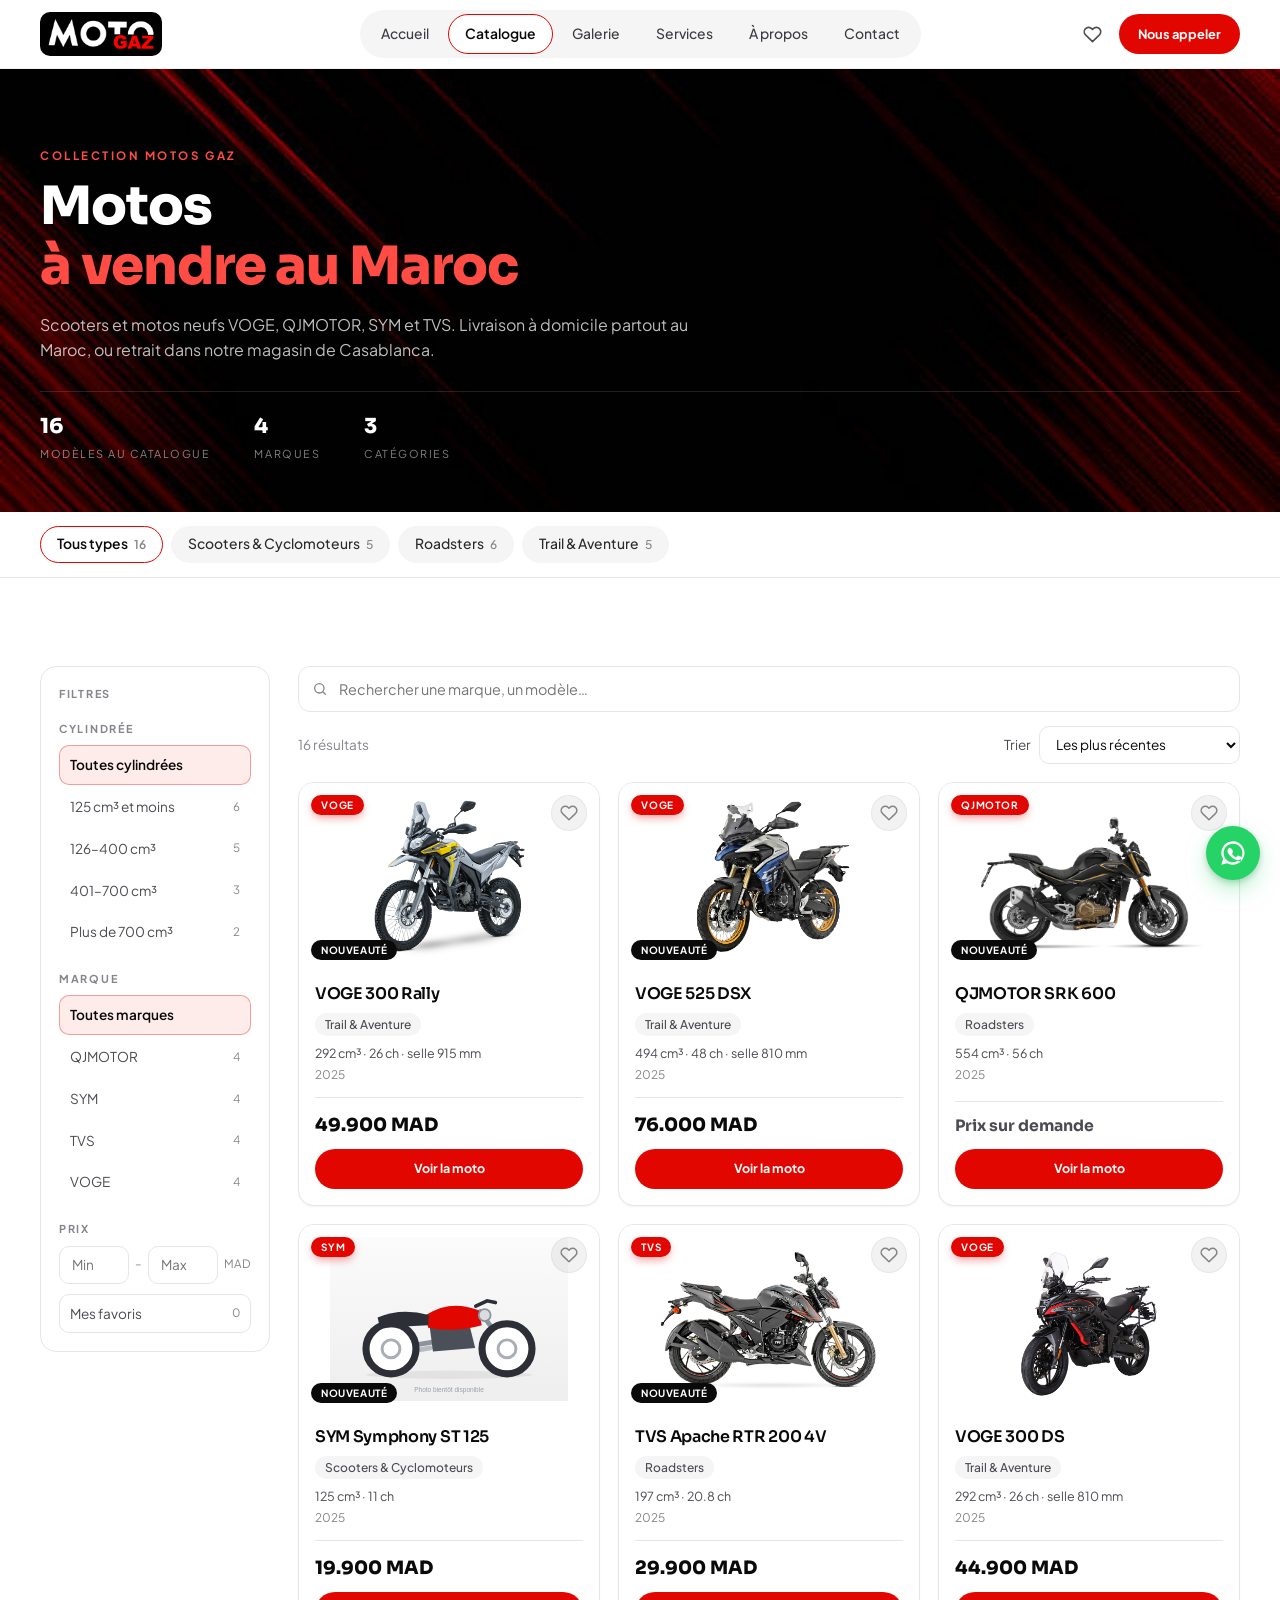
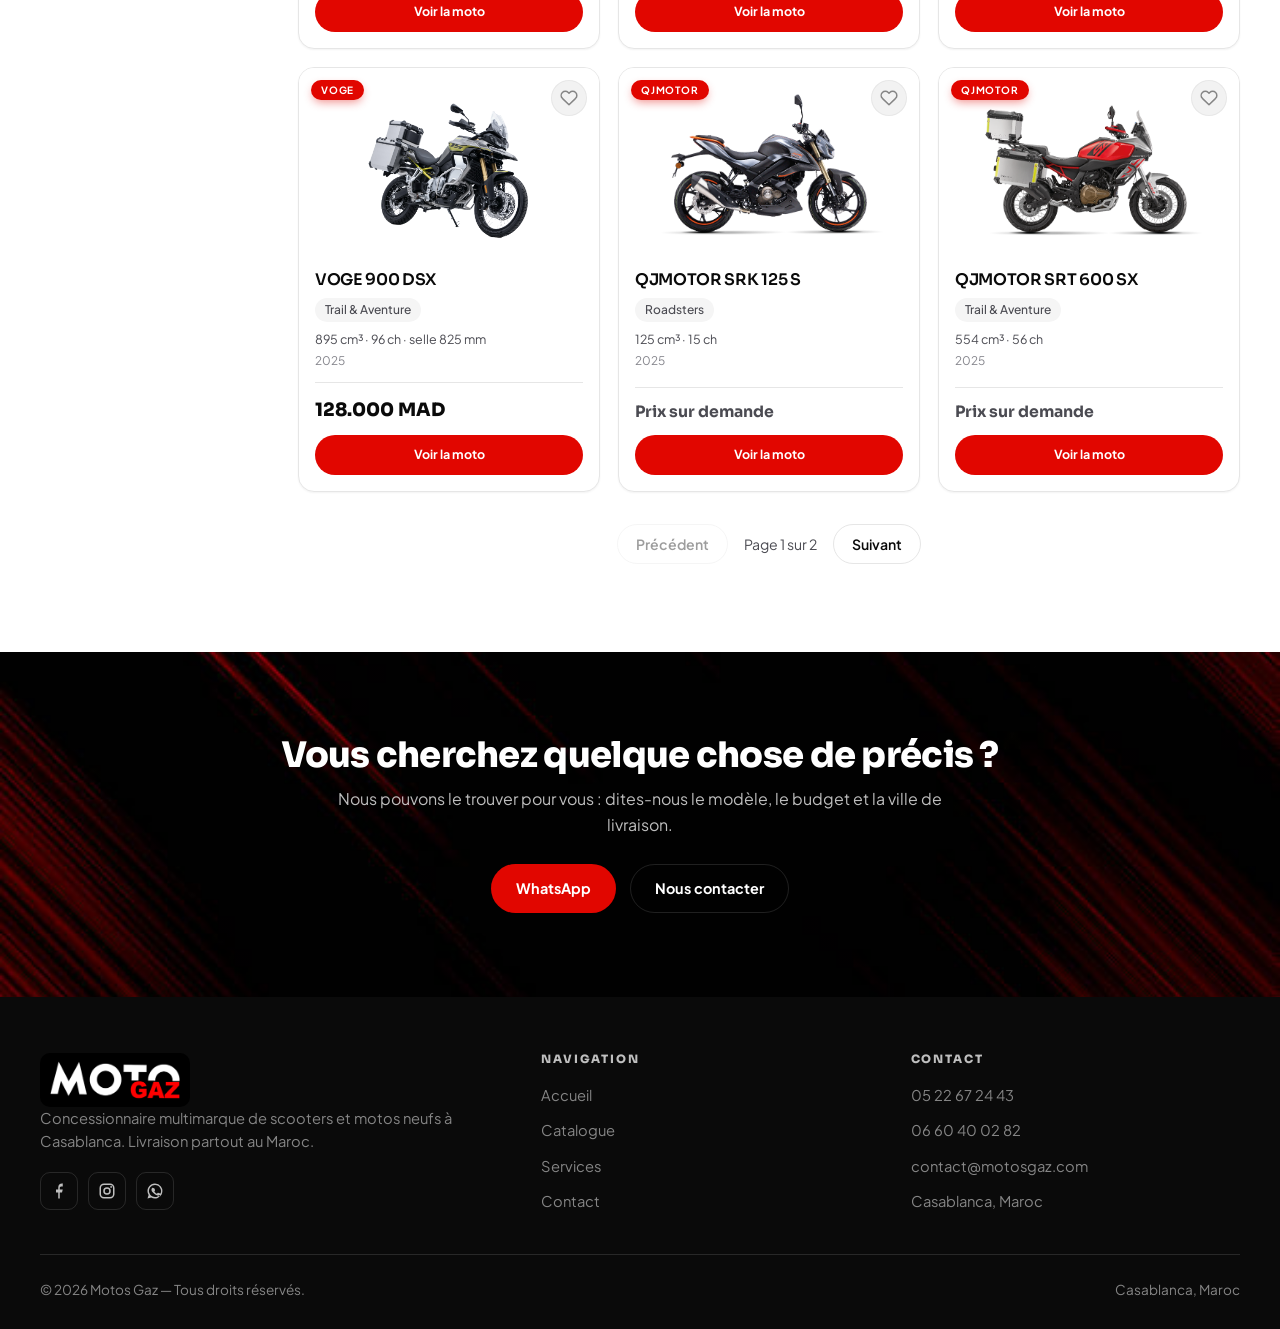
==== commit 8b82a23d: "Nouveau logo Moto Gaz et fond à traits rouges - Logo officiel (MOTO blanc / GAZ rouge) recadré : log" ====
--- a/catalogue.html
+++ b/catalogue.html
@@ -9,15 +9,15 @@
 <link rel="preconnect" href="https://fonts.gstatic.com" crossorigin>
 <link href="https://fonts.googleapis.com/css2?family=Plus+Jakarta+Sans:wght@400;500;600;700;800&family=Sora:wght@600;700;800&display=swap" rel="stylesheet">
 <link rel="stylesheet" href="assets/css/style.css">
-<link rel="icon" href="assets/img/favicon.svg" type="image/svg+xml">
+<link rel="icon" href="assets/img/favicon.png" type="image/png">
+<link rel="apple-touch-icon" href="assets/img/apple-touch-icon.png">
 </head>
 <body>
 
 <header class="site-header">
   <div class="container site-header__inner">
     <a class="brand" href="index.html" aria-label="Motos Gaz, accueil">
-      <img class="brand__logo" src="assets/img/logo.svg" alt="" width="34" height="34">
-      <span>MOTOS<span class="brand__sp"> </span><b>GAZ</b></span>
+      <img class="brand__logo" src="assets/img/logo-motogaz.png" alt="Moto Gaz" width="720" height="259">
     </a>
     <nav class="nav" id="nav" aria-label="Navigation principale">
       <a href="index.html">Accueil</a>
@@ -131,8 +131,7 @@
     <div class="site-footer__grid">
       <div>
         <a class="brand" href="index.html">
-          <img class="brand__logo" src="assets/img/logo.svg" alt="Motos Gaz" width="34" height="34">
-          <span>MOTOS<span class="brand__sp"> </span><b>GAZ</b></span>
+          <img class="brand__logo" src="assets/img/logo-motogaz.png" alt="Moto Gaz" width="720" height="259">
         </a>
         <p>Concessionnaire multimarque de scooters et motos neufs à Casablanca. Livraison partout au Maroc.</p>
         <div class="socials">
--- a/assets/css/style.css
+++ b/assets/css/style.css
@@ -5,6 +5,7 @@
    =========================================================================== */
 
 :root {
+  --lines: url("../img/bg-traits-rouges.jpg");
   --bg:            #ffffff;
   --bg-2:          #f5f5f5;
   --bg-3:          #ececec;
@@ -158,10 +159,8 @@
   text-transform: uppercase;
   color: var(--text);
 }
-.brand svg,
-.brand__logo { width: 34px; height: 34px; flex: none; }
-.brand__sp { display: inline-block; width: .3em; }
-.brand b { color: var(--accent); }
+.brand__logo { flex: none; width: auto; height: 44px; border-radius: 10px; }
+.site-footer .brand__logo { height: 54px; }
 
 .nav {
   display: flex;
@@ -259,7 +258,8 @@
   overflow: hidden;
   padding: clamp(72px, 11vw, 128px) 0 clamp(56px, 8vw, 96px);
   background:
-    radial-gradient(900px 480px at 85% -10%, rgba(225, 6, 0, .38), transparent 62%),
+    linear-gradient(rgba(0, 0, 0, .18), rgba(0, 0, 0, .32)),
+    var(--lines) center / cover no-repeat,
     linear-gradient(135deg, #000 0%, #0d0d0d 55%, #2a0707 100%);
 }
 .hero__bg {
@@ -336,7 +336,8 @@
 .page-hero, .cat-hero {
   padding: clamp(44px, 6vw, 72px) 0 clamp(32px, 4vw, 48px);
   background:
-    radial-gradient(700px 320px at 90% -30%, rgba(225, 6, 0, .34), transparent 65%),
+    linear-gradient(rgba(0, 0, 0, .2), rgba(0, 0, 0, .3)),
+    var(--lines) center / cover no-repeat,
     linear-gradient(135deg, #000 0%, #0f0f0f 60%, #240606 100%);
 }
 .page-hero h1, .cat-hero h1 { margin-bottom: .3em; }
@@ -1267,7 +1268,8 @@
   padding: clamp(48px, 8vw, 84px) 20px;
   text-align: center;
   background:
-    radial-gradient(600px 300px at 50% 0%, rgba(225, 6, 0, .3), transparent 70%),
+    linear-gradient(rgba(0, 0, 0, .25), rgba(0, 0, 0, .35)),
+    var(--lines) center / cover no-repeat,
     #0a0a0a;
 }
 .cta h2 { margin-bottom: .3em; }
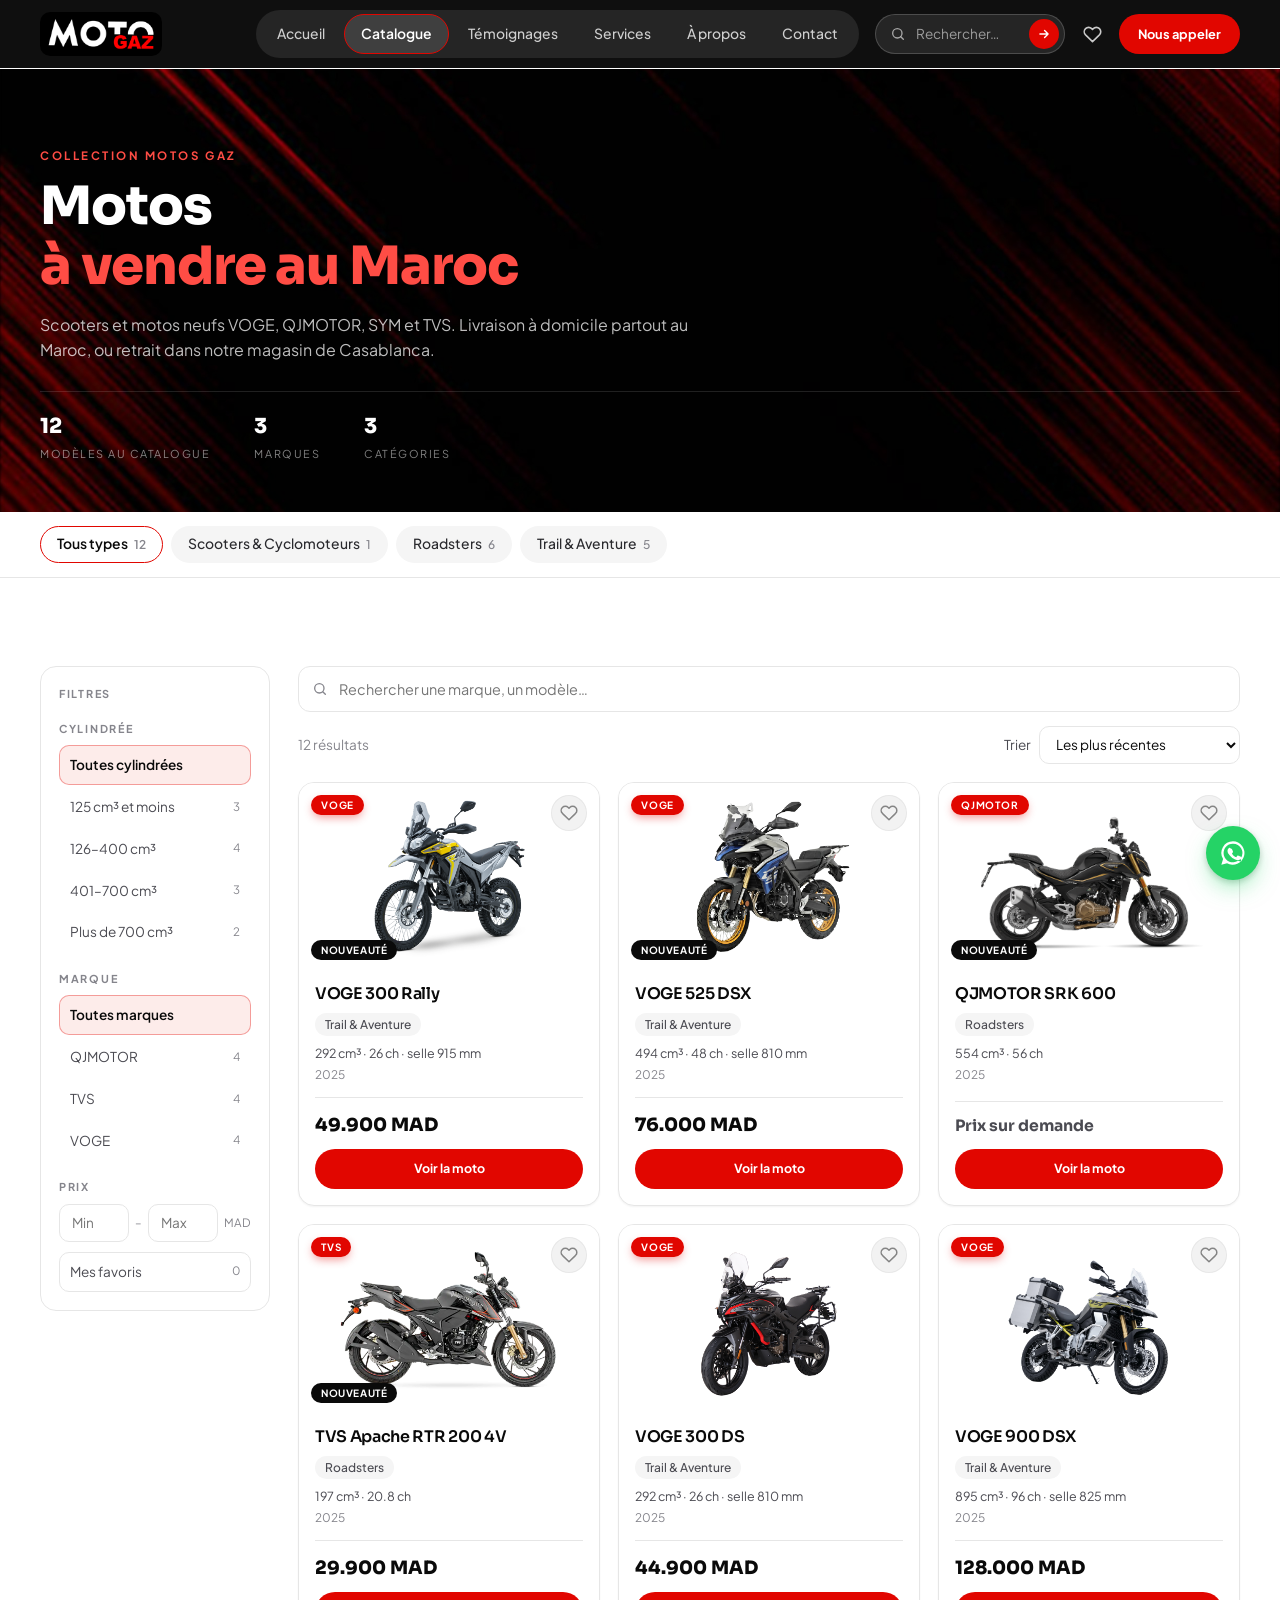
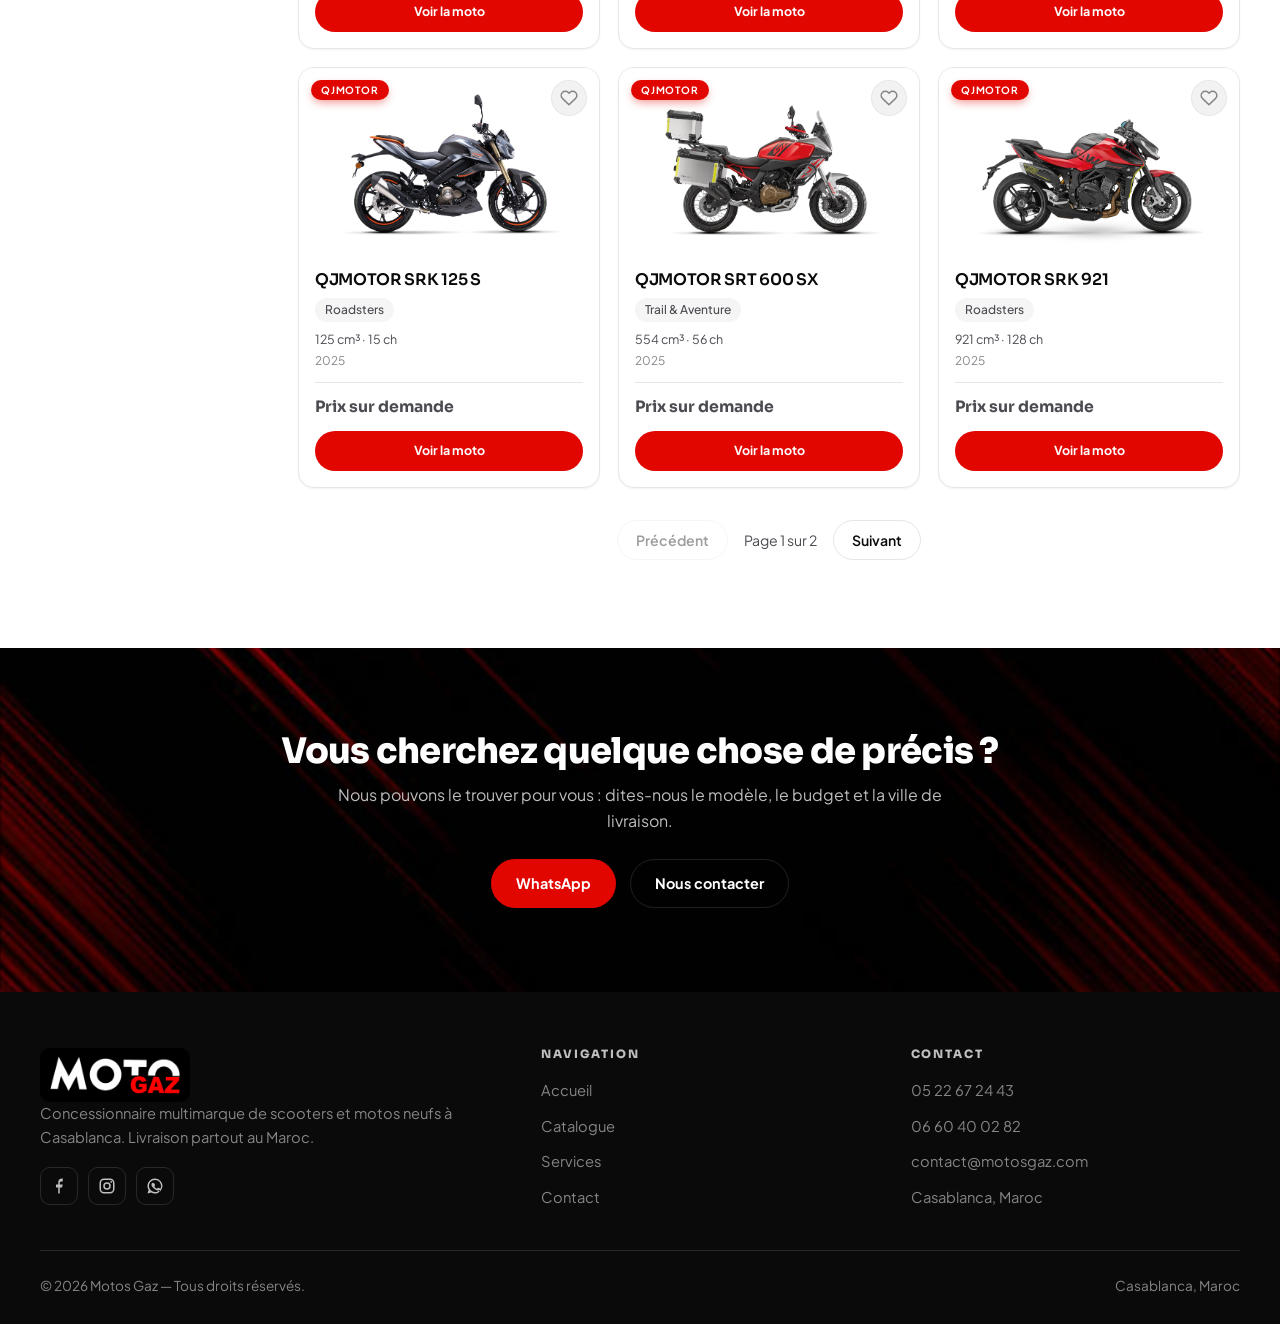
==== commit a167c0d0: "En-tête noir + recherche, témoignages, fond HD, modèles sans photo masqués - En-tête noir avec fine " ====
--- a/catalogue.html
+++ b/catalogue.html
@@ -22,12 +22,25 @@
     <nav class="nav" id="nav" aria-label="Navigation principale">
       <a href="index.html">Accueil</a>
       <a href="catalogue.html">Catalogue</a>
-      <a href="index.html#galerie">Galerie</a>
+      <a href="index.html#temoignages">Témoignages</a>
       <a href="index.html#services">Services</a>
       <a href="index.html#apropos">À propos</a>
       <a href="contact.html">Contact</a>
     </nav>
     <div class="header-actions">
+      <form class="site-search" data-site-search role="search" action="catalogue.html" method="get" autocomplete="off">
+        <button type="button" class="icon-btn site-search__toggle" data-search-toggle aria-label="Rechercher" aria-expanded="false">
+          <svg viewBox="0 0 24 24" fill="none" stroke="currentColor" stroke-width="2" stroke-linecap="round" aria-hidden="true"><circle cx="11" cy="11" r="7"/><path d="m20 20-3.5-3.5"/></svg>
+        </button>
+        <div class="site-search__box">
+          <svg viewBox="0 0 24 24" fill="none" stroke="currentColor" stroke-width="2" stroke-linecap="round" aria-hidden="true"><circle cx="11" cy="11" r="7"/><path d="m20 20-3.5-3.5"/></svg>
+          <input type="search" name="q" data-site-q placeholder="Rechercher…" aria-label="Rechercher une moto" aria-autocomplete="list" aria-controls="site-suggest">
+          <button type="submit" class="site-search__go" aria-label="Lancer la recherche">
+            <svg viewBox="0 0 24 24" fill="none" stroke="currentColor" stroke-width="2.4" stroke-linecap="round" stroke-linejoin="round" aria-hidden="true"><path d="M5 12h14M13 6l6 6-6 6"/></svg>
+          </button>
+        </div>
+        <div class="site-search__list" id="site-suggest" data-site-suggest role="listbox" hidden></div>
+      </form>
       <a class="icon-btn" href="catalogue.html?fav=1" aria-label="Mes favoris">
         <svg viewBox="0 0 24 24" fill="none" stroke="currentColor" stroke-width="2" stroke-linecap="round" stroke-linejoin="round" aria-hidden="true"><path d="M20.8 4.6a5.5 5.5 0 0 0-7.8 0L12 5.7l-1-1.1a5.5 5.5 0 0 0-7.8 7.8l1 1.1L12 21l7.8-7.5 1-1.1a5.5 5.5 0 0 0 0-7.8z"/></svg>
         <span class="icon-btn__count" data-fav-count hidden>0</span>
--- a/assets/css/style.css
+++ b/assets/css/style.css
@@ -133,12 +133,16 @@
 
 /* ---------- Header ---------- */
 .site-header {
+  --text:   #ffffff;
+  --text-2: rgba(255, 255, 255, .78);
+  --border: rgba(255, 255, 255, .2);
   position: sticky;
   top: 0;
   z-index: 50;
-  background: rgba(255, 255, 255, .88);
+  background: rgba(0, 0, 0, .94);
   backdrop-filter: saturate(1.4) blur(14px);
-  border-bottom: 1px solid rgba(0, 0, 0, .06);
+  border-bottom: 1px solid #fff; /* fine séparation blanche */
+  color: #fff;
 }
 .site-header__inner {
   display: grid;
@@ -167,7 +171,7 @@
   align-items: center;
   gap: 2px;
   padding: 4px;
-  background: var(--bg-2);
+  background: rgba(255, 255, 255, .09);
   border-radius: 999px;
 }
 .nav a {
@@ -176,13 +180,14 @@
   border-radius: 999px;
   font-size: .87rem;
   font-weight: 500;
-  color: #3b3b41;
+  color: rgba(255, 255, 255, .78);
   white-space: nowrap;
   transition: background .15s ease, color .15s ease, border-color .15s ease;
 }
-.nav a:hover { background: #fff; color: var(--text); }
-.nav a.is-active { background: #fff; border-color: var(--accent); color: var(--text); font-weight: 600; }
-
+.nav a:hover { background: rgba(255, 255, 255, .14); color: #fff; }
+.nav a.is-active { background: rgba(255, 255, 255, .12); border-color: var(--accent); color: #fff; font-weight: 600; }
+
+.header-cta { white-space: nowrap; }
 .header-actions { justify-self: end; display: flex; align-items: center; gap: 8px; }
 .icon-btn {
   position: relative;
@@ -194,7 +199,7 @@
   color: var(--text-2);
   transition: background .15s ease, color .15s ease;
 }
-.icon-btn:hover { background: var(--bg-2); color: var(--text); }
+.icon-btn:hover { background: rgba(255, 255, 255, .12); color: #fff; }
 .icon-btn svg { width: 19px; height: 19px; }
 .icon-btn__count {
   position: absolute;
@@ -216,10 +221,10 @@
   display: none;
   width: 40px;
   height: 40px;
-  border: 1px solid var(--border);
+  border: 1px solid rgba(255, 255, 255, .3);
   border-radius: 50%;
-  background: #fff;
-  color: var(--text);
+  background: transparent;
+  color: #fff;
   cursor: pointer;
   align-items: center;
   justify-content: center;
@@ -238,10 +243,10 @@
     align-items: stretch;
     gap: 2px;
     padding: 10px;
-    border: 1px solid var(--border);
+    border: 1px solid rgba(255, 255, 255, .22);
     border-radius: 20px;
-    background: #fff;
-    box-shadow: var(--shadow-lg);
+    background: #0b0b0b;
+    box-shadow: 0 24px 48px -16px rgba(0, 0, 0, .8);
     opacity: 0;
     transform: translateY(-10px);
     pointer-events: none;
@@ -307,6 +312,93 @@
   max-width: 54ch;
   margin: 0 auto 30px;
 }
+/* Recherche dans l'en-tête */
+.site-search { position: relative; display: flex; align-items: center; }
+.site-search__toggle { display: none; border: 0; background: transparent; cursor: pointer; }
+.site-search__box {
+  display: flex;
+  align-items: center;
+  gap: 8px;
+  width: 190px;
+  height: 40px;
+  padding: 0 5px 0 14px;
+  background: rgba(255, 255, 255, .09);
+  border: 1px solid rgba(255, 255, 255, .18);
+  border-radius: 999px;
+  transition: width .2s ease, background .2s ease, border-color .2s ease;
+}
+.site-search__box:focus-within { background: rgba(255, 255, 255, .14); border-color: rgba(255, 255, 255, .5); }
+.site-search__box > svg { flex: none; width: 16px; height: 16px; color: rgba(255, 255, 255, .6); }
+.site-search input {
+  flex: 1;
+  min-width: 0;
+  border: 0;
+  outline: 0;
+  background: transparent;
+  color: #fff;
+  font: inherit;
+  font-size: .85rem;
+}
+.site-search input::placeholder { color: rgba(255, 255, 255, .55); }
+.site-search__go {
+  flex: none;
+  display: grid;
+  place-items: center;
+  width: 30px;
+  height: 30px;
+  border: 0;
+  border-radius: 50%;
+  background: var(--accent);
+  color: #fff;
+  cursor: pointer;
+}
+.site-search__go:hover { background: var(--accent-hover); }
+.site-search__go svg { width: 14px; height: 14px; }
+.site-search__list {
+  position: absolute;
+  right: 0;
+  top: calc(100% + 10px);
+  z-index: 60;
+  width: min(400px, 92vw);
+  overflow: hidden;
+  background: #fff;
+  border-radius: 18px;
+  box-shadow: 0 26px 56px -18px rgba(0, 0, 0, .7);
+}
+.sug {
+  display: flex;
+  align-items: center;
+  gap: 12px;
+  padding: 10px 16px;
+  color: #0a0a0a;
+  cursor: pointer;
+}
+.sug:hover, .sug.is-active { background: #f5f5f5; }
+.sug img { flex: none; width: 68px; height: 46px; object-fit: contain; background: #fff; border: 1px solid #e6e6e6; border-radius: 8px; padding: 3px; }
+.sug__name { display: block; font-size: .92rem; font-weight: 600; line-height: 1.25; }
+.sug__meta { display: block; font-size: .76rem; color: #85858c; }
+.sug__price { margin-left: auto; font-size: .85rem; font-weight: 700; white-space: nowrap; }
+.sug--all { justify-content: center; border-top: 1px solid #e6e6e6; font-size: .85rem; font-weight: 600; color: var(--accent); }
+@media (max-width: 1240px) {
+  .site-search__toggle { display: grid; }
+  .site-search__box {
+    display: none;
+    position: fixed;
+    top: 76px;
+    right: 12px;
+    width: min(560px, calc(100vw - 24px));
+    height: 50px;
+    padding: 0 8px 0 18px;
+    background: #0b0b0b;
+    border-color: rgba(255, 255, 255, .3);
+    box-shadow: 0 24px 48px -16px rgba(0, 0, 0, .8);
+  }
+  .site-search__box:focus-within { width: min(560px, calc(100vw - 24px)); }
+  .site-search.is-open .site-search__box { display: flex; }
+  .site-search__list { position: fixed; top: 134px; right: 12px; width: min(560px, calc(100vw - 24px)); }
+}
+@media (max-width: 520px) { .sug img { width: 54px; height: 38px; } }
+
 .hero__actions { display: flex; flex-wrap: wrap; gap: 14px; justify-content: center; }
 .hero__stats {
   display: flex;
@@ -865,7 +957,7 @@
 
 .pd-crumb {
   position: sticky;
-  top: 68px;
+  top: 69px;
   z-index: 40;
   background: #1f1f21;
   color: rgba(255, 255, 255, .6);
@@ -1245,7 +1337,32 @@
 }
 @media (max-width: 800px) { .split { grid-template-columns: 1fr; gap: 28px; } }
 
-/* ---------- Galerie ---------- */
+/* ---------- Témoignages ---------- */
+.testi-grid { display: grid; grid-template-columns: repeat(auto-fit, minmax(min(300px, 100%), 1fr)); gap: 18px; margin-bottom: 44px; }
+.testi-card {
+  display: flex;
+  flex-direction: column;
+  gap: 14px;
+  margin: 0;
+  padding: 24px;
+  background: #fff;
+  border: 1px solid var(--border);
+  border-radius: var(--radius);
+  box-shadow: var(--shadow-sm);
+}
+.testi-stars { font-size: 1.05rem; letter-spacing: .12em; color: #f5a400; }
+.testi-card blockquote { margin: 0; font-size: .95rem; line-height: 1.65; color: var(--text-2); }
+.testi-card figcaption { margin-top: auto; font-size: .85rem; color: var(--text-3); }
+.testi-card figcaption b { color: var(--text); }
+.testi-card figcaption span { display: block; margin-top: 2px; font-size: .78rem; color: var(--accent); font-weight: 600; }
+.testi-sub {
+  margin: 0 0 16px;
+  font-family: var(--font);
+  font-size: .78rem;
+  font-weight: 800;
+  letter-spacing: .14em;
+  text-transform: uppercase;
+}
 .video-grid { display: grid; grid-template-columns: repeat(auto-fill, minmax(min(220px, 100%), 1fr)); gap: 18px; margin-bottom: 40px; }
 .video-embed {
   position: relative;
@@ -1256,12 +1373,21 @@
   border-radius: var(--radius);
 }
 .video-embed iframe { position: absolute; inset: 0; width: 100%; height: 100%; }
-.galerie-grid { display: grid; grid-template-columns: repeat(auto-fill, minmax(min(200px, 100%), 1fr)); gap: 14px; }
-.galerie-item { margin: 0; overflow: hidden; background: #fff; border: 1px solid var(--border); border-radius: var(--radius-sm); }
-.galerie-item img { width: 100%; aspect-ratio: 4 / 3; object-fit: cover; transition: transform .3s ease; }
-.galerie-item:hover img { transform: scale(1.05); }
-.galerie-item figcaption { padding: 9px 12px; font-size: .82rem; color: var(--text-3); }
-.social-cta { display: flex; flex-wrap: wrap; gap: 14px; margin-top: 36px; }
+.testi-cta {
+  display: flex;
+  flex-wrap: wrap;
+  align-items: center;
+  justify-content: space-between;
+  gap: 20px 32px;
+  padding: 28px 30px;
+  background: #fff;
+  border: 1px solid var(--border);
+  border-radius: 20px;
+  box-shadow: var(--shadow-sm);
+}
+.testi-cta h3 { margin: 0 0 4px; font-size: 1.15rem; }
+.testi-cta p { margin: 0; max-width: 46ch; font-size: .92rem; color: var(--text-2); }
+.testi-cta__actions { display: flex; flex-wrap: wrap; gap: 10px; }
 
 /* ---------- CTA ---------- */
 .cta {
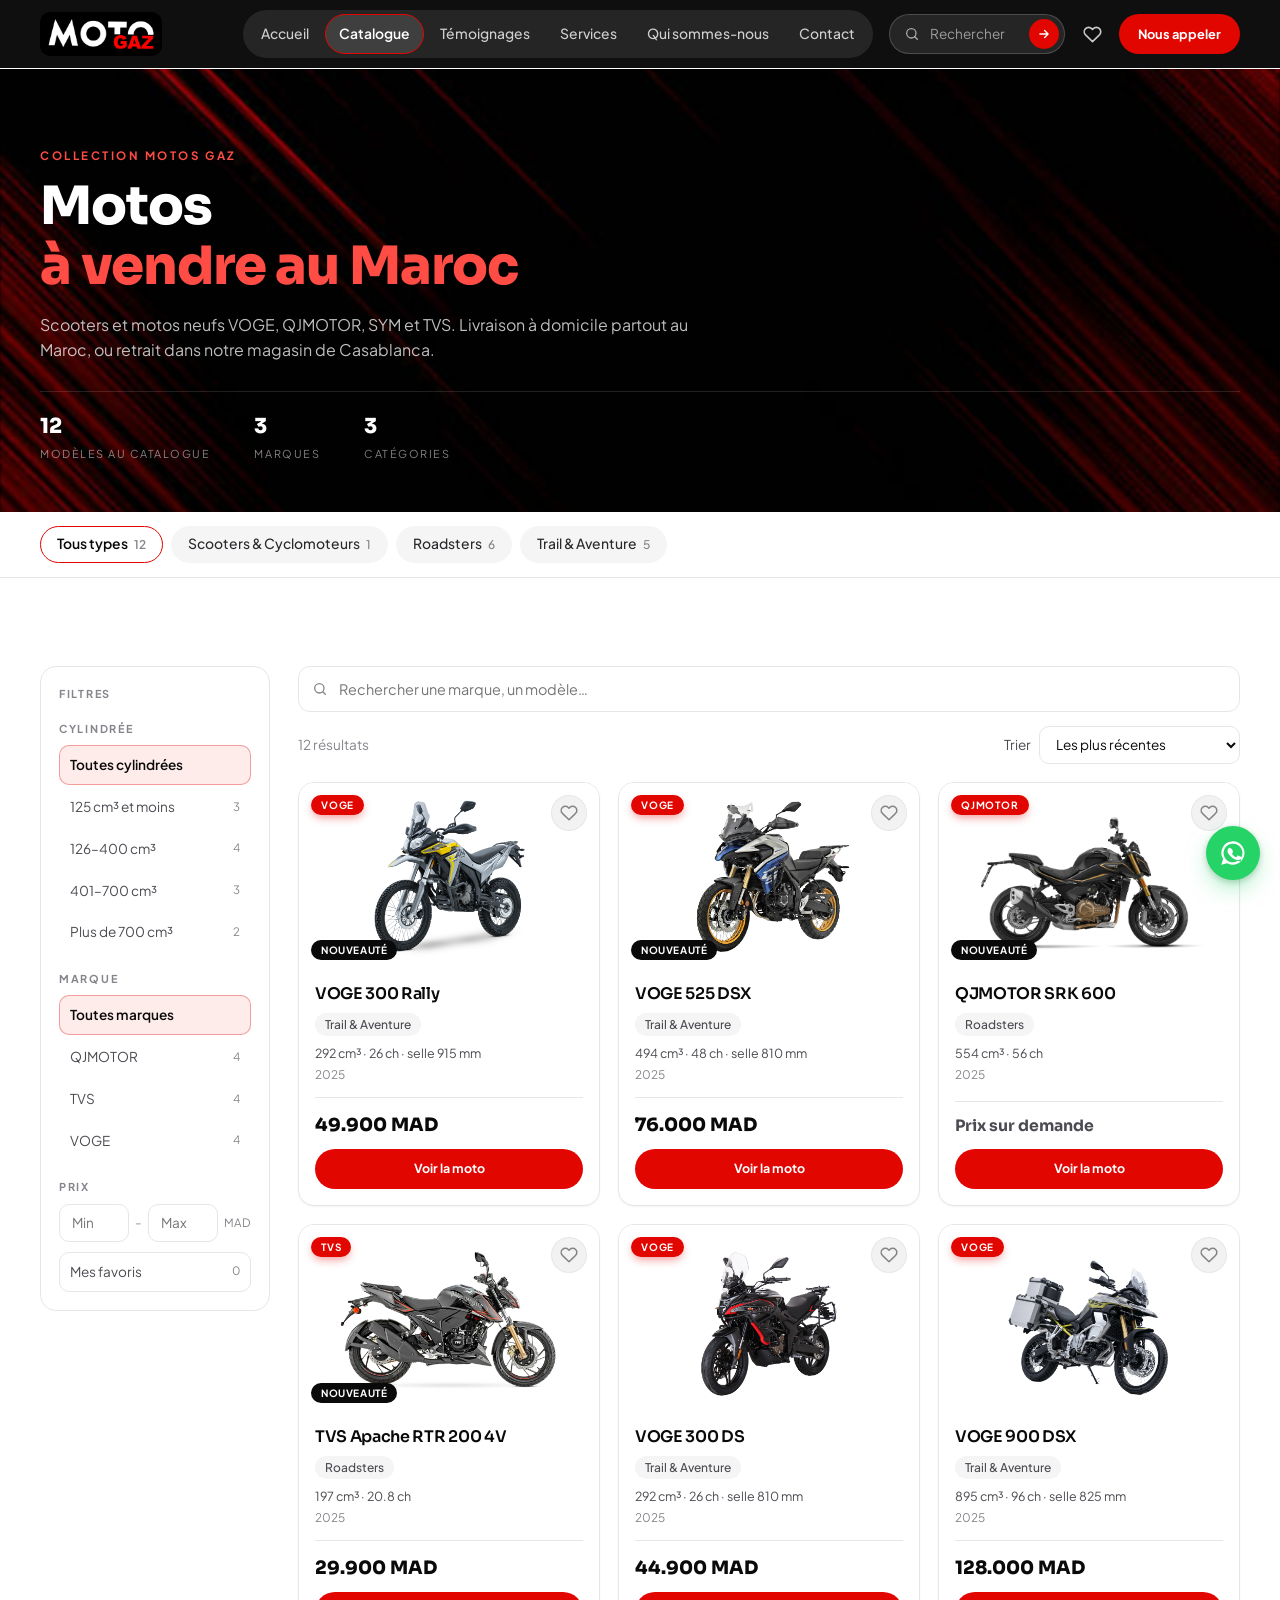
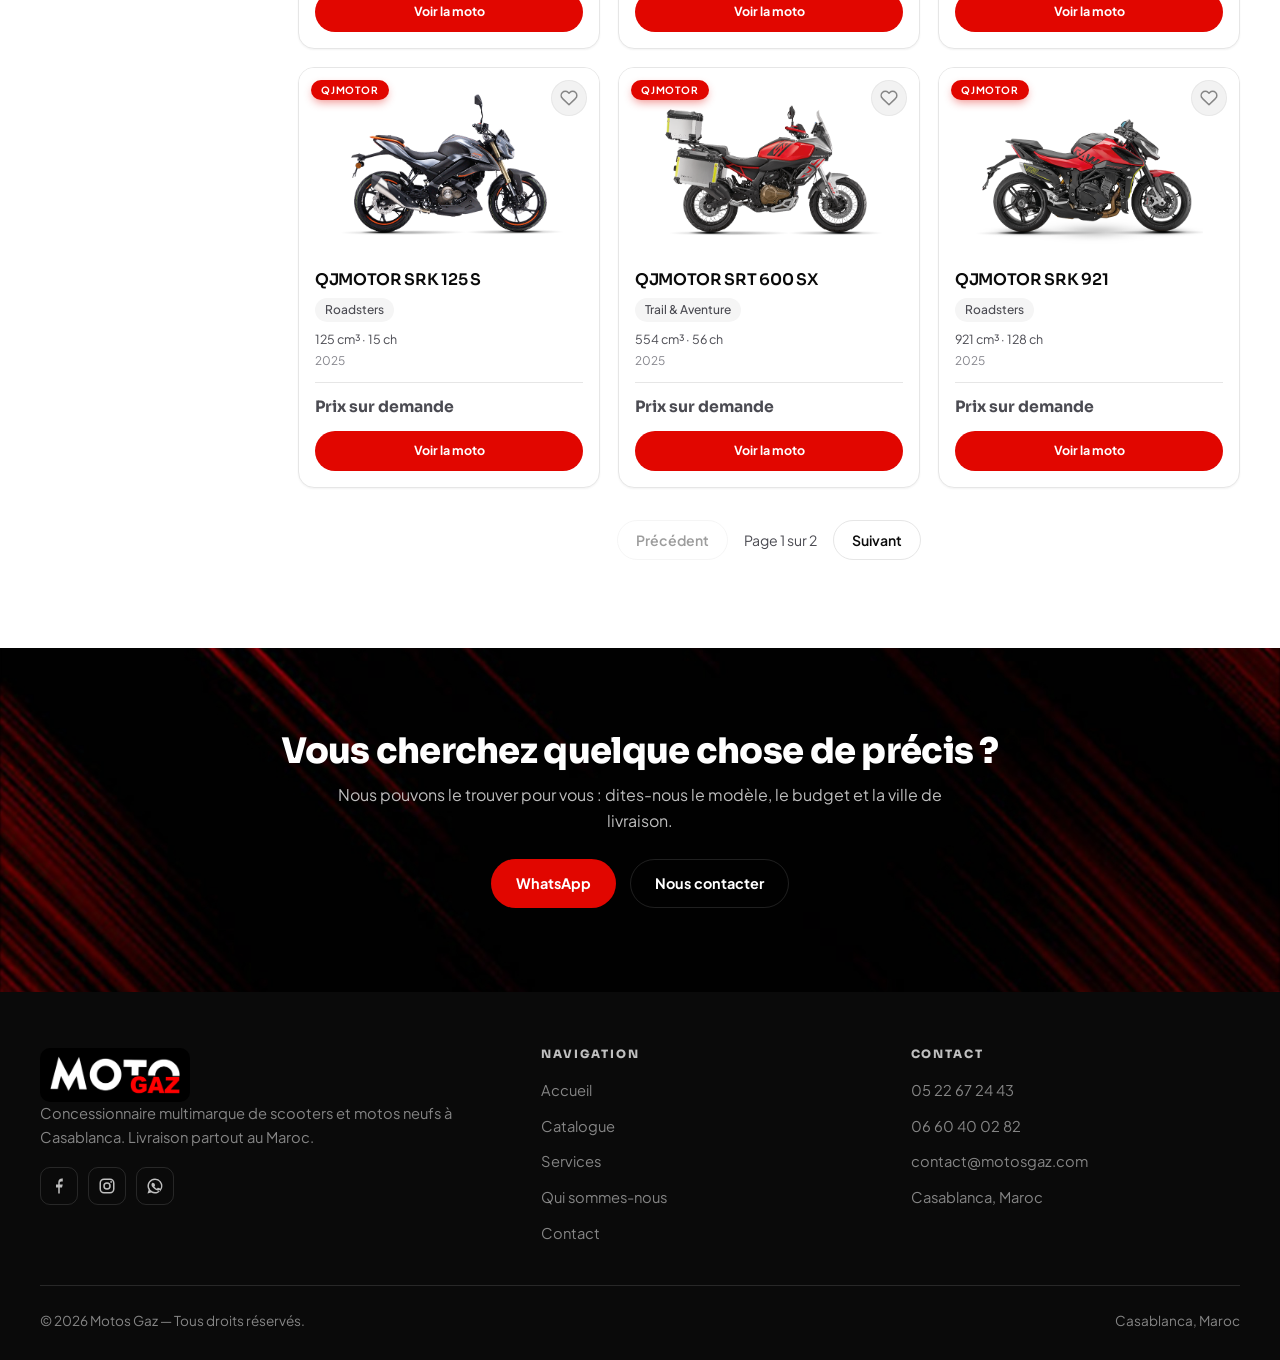
==== commit 3d615d76: "Page « Qui sommes-nous » (Business Club) issue du PDF - Nouvelle page qui-sommes-nous.html : histori" ====
--- a/catalogue.html
+++ b/catalogue.html
@@ -24,7 +24,7 @@
       <a href="catalogue.html">Catalogue</a>
       <a href="index.html#temoignages">Témoignages</a>
       <a href="index.html#services">Services</a>
-      <a href="index.html#apropos">À propos</a>
+      <a href="qui-sommes-nous.html">Qui sommes-nous</a>
       <a href="contact.html">Contact</a>
     </nav>
     <div class="header-actions">
@@ -165,6 +165,7 @@
           <li><a href="index.html">Accueil</a></li>
           <li><a href="catalogue.html">Catalogue</a></li>
           <li><a href="index.html#services">Services</a></li>
+          <li><a href="qui-sommes-nous.html">Qui sommes-nous</a></li>
           <li><a href="contact.html">Contact</a></li>
         </ul>
       </div>
--- a/assets/css/style.css
+++ b/assets/css/style.css
@@ -71,7 +71,7 @@
 }
 
 /* Bandeaux sombres : les variables de texte passent en clair */
-.hero, .page-hero, .cat-hero, .cta, .site-footer {
+.hero, .page-hero, .cat-hero, .cta, .site-footer, .qs-club {
   --text:   #ffffff;
   --text-2: rgba(255, 255, 255, .74);
   --text-3: rgba(255, 255, 255, .5);
@@ -175,7 +175,7 @@
   border-radius: 999px;
 }
 .nav a {
-  padding: 8px 16px;
+  padding: 8px 13px;
   border: 1px solid transparent;
   border-radius: 999px;
   font-size: .87rem;
@@ -319,7 +319,7 @@
   display: flex;
   align-items: center;
   gap: 8px;
-  width: 190px;
+  width: 176px;
   height: 40px;
   padding: 0 5px 0 14px;
   background: rgba(255, 255, 255, .09);
@@ -1527,3 +1527,170 @@
 }
 :focus-visible { outline: 2px solid var(--accent); outline-offset: 2px; }
 [hidden] { display: none !important; }
+
+/* ---------- Page « Qui sommes-nous » ---------- */
+.qs-grid2 { display: grid; grid-template-columns: 1.15fr .85fr; gap: 32px; align-items: stretch; }
+.qs-grid2--even { grid-template-columns: 1fr 1fr; align-items: start; }
+.qs-cards { display: grid; grid-template-columns: repeat(2, minmax(0, 1fr)); gap: 16px; }
+.qs-cards--4 { grid-template-columns: repeat(auto-fit, minmax(min(230px, 100%), 1fr)); }
+.qs-card {
+  padding: 24px;
+  background: #fff;
+  border: 1px solid var(--border);
+  border-radius: var(--radius);
+  box-shadow: var(--shadow-sm);
+}
+.qs-card__icon {
+  display: grid;
+  place-items: center;
+  width: 50px;
+  height: 50px;
+  margin-bottom: 14px;
+  border-radius: 14px;
+  background: var(--accent-soft);
+  color: var(--accent);
+}
+.qs-card__icon svg { width: 26px; height: 26px; }
+.qs-card h3 {
+  display: inline-block;
+  margin: 0 0 10px;
+  padding: 4px 12px;
+  border-radius: 6px;
+  background: var(--accent);
+  color: #fff;
+  font-family: var(--font);
+  font-size: .72rem;
+  font-weight: 800;
+  letter-spacing: .14em;
+  text-transform: uppercase;
+}
+.qs-card p { margin: 0; font-size: .92rem; color: var(--text-2); }
+
+.qs-visual {
+  position: relative;
+  display: grid;
+  place-items: center;
+  min-height: 380px;
+  overflow: hidden;
+  border-radius: 24px;
+  background:
+    linear-gradient(rgba(0, 0, 0, .15), rgba(0, 0, 0, .3)),
+    var(--lines) center / cover no-repeat,
+    #000;
+}
+.qs-visual img { width: 92%; max-height: 330px; object-fit: contain; filter: drop-shadow(0 24px 30px rgba(0, 0, 0, .6)); }
+.qs-visual__tag {
+  position: absolute;
+  right: 20px;
+  bottom: 18px;
+  color: rgba(255, 255, 255, .8);
+  font-size: .68rem;
+  letter-spacing: .16em;
+  text-transform: uppercase;
+}
+.qs-visual__tag b { color: var(--accent-on-dark); }
+
+.qs-logos { display: grid; grid-template-columns: repeat(auto-fit, minmax(min(160px, 100%), 1fr)); gap: 16px; }
+.qs-logo {
+  display: grid;
+  place-items: center;
+  height: 140px;
+  padding: 20px;
+  background: #fff;
+  border: 1px solid var(--border);
+  border-radius: var(--radius);
+  box-shadow: var(--shadow-sm);
+  transition: transform .25s ease, border-color .25s ease;
+}
+.qs-logo:hover { transform: translateY(-3px); border-color: rgba(225, 6, 0, .4); }
+.qs-logo img { max-width: 100%; max-height: 84px; width: auto; height: auto; object-fit: contain; }
+
+.qs-club {
+  background:
+    linear-gradient(rgba(0, 0, 0, .3), rgba(0, 0, 0, .4)),
+    var(--lines) center / cover no-repeat,
+    #0a0a0a;
+}
+.qs-pillars { display: grid; grid-template-columns: repeat(auto-fit, minmax(min(230px, 100%), 1fr)); gap: 16px; }
+.qs-pillar {
+  padding: 26px;
+  background: rgba(255, 255, 255, .06);
+  border: 1px solid rgba(255, 255, 255, .16);
+  border-radius: var(--radius);
+  backdrop-filter: blur(6px);
+}
+.qs-pillar > svg { width: 30px; height: 30px; margin-bottom: 14px; color: var(--accent-on-dark); }
+.qs-pillar h3 { margin: 0 0 8px; font-size: 1.05rem; }
+.qs-pillar ul { margin: 0; padding: 0; list-style: none; font-size: .9rem; color: var(--text-2); }
+.qs-pillar li { position: relative; padding: 3px 0 3px 16px; }
+.qs-pillar li::before { content: ""; position: absolute; left: 0; top: 11px; width: 6px; height: 6px; border-radius: 50%; background: var(--accent); }
+
+.qs-adv { display: grid; grid-template-columns: 1fr 1fr; gap: 12px; margin: 0; padding: 0; list-style: none; }
+.qs-adv li {
+  display: flex;
+  align-items: center;
+  gap: 10px;
+  padding: 14px 16px;
+  background: #fff;
+  border: 1px solid var(--border);
+  border-radius: 12px;
+  font-size: .9rem;
+  font-weight: 600;
+}
+.qs-adv svg { flex: none; width: 20px; height: 20px; color: var(--accent); }
+.qs-table-wrap { overflow: hidden; background: #fff; border: 1px solid var(--border); border-radius: var(--radius); box-shadow: var(--shadow-sm); }
+.qs-table { width: 100%; border-collapse: collapse; }
+.qs-table thead th {
+  padding: 13px 20px;
+  text-align: left;
+  background: linear-gradient(90deg, var(--accent), #8f0500);
+  color: #fff;
+  font-size: .78rem;
+  letter-spacing: .12em;
+  text-transform: uppercase;
+}
+.qs-table tbody th, .qs-table tbody td { padding: 12px 20px; text-align: left; font-size: .9rem; border-top: 1px solid var(--border); }
+.qs-table tbody th { font-weight: 700; }
+.qs-table tbody td { color: var(--text-3); }
+.qs-table tbody tr:nth-child(even) { background: #fafafa; }
+.qs-note { margin: 0; padding: 14px 20px; font-size: .82rem; color: var(--text-2); border-top: 1px solid var(--border); }
+.qs-note b { color: var(--accent); }
+
+.qs-steps { position: relative; display: grid; grid-template-columns: repeat(5, minmax(0, 1fr)); gap: 16px; margin: 0; padding: 0; list-style: none; counter-reset: s; }
+.qs-step { position: relative; padding: 24px 18px 20px; text-align: center; background: #fff; border: 1px solid var(--border); border-radius: var(--radius); box-shadow: var(--shadow-sm); }
+.qs-step__n {
+  display: grid;
+  place-items: center;
+  width: 42px;
+  height: 42px;
+  margin: -45px auto 12px;
+  border: 4px solid var(--bg-2);
+  border-radius: 50%;
+  background: var(--accent);
+  color: #fff;
+  font-family: var(--font-display);
+  font-weight: 800;
+}
+.qs-step h3 { margin: 0 0 6px; font-size: .95rem; }
+.qs-step p { margin: 0; font-size: .82rem; color: var(--text-2); }
+.qs-steps { padding-top: 22px; }
+
+.qs-sav { display: grid; grid-template-columns: repeat(auto-fit, minmax(min(200px, 100%), 1fr)); gap: 14px; margin: 0; padding: 0; list-style: none; }
+.qs-sav li { display: flex; align-items: center; gap: 14px; padding: 18px 20px; background: #fff; border: 1px solid var(--border); border-radius: var(--radius); box-shadow: var(--shadow-sm); font-weight: 600; }
+.qs-sav svg { flex: none; width: 28px; height: 28px; padding: 5px; box-sizing: content-box; border-radius: 12px; background: var(--accent-soft); color: var(--accent); }
+
+.qs-eng { display: flex; flex-wrap: wrap; justify-content: center; gap: 12px; margin: 0; padding: 0; list-style: none; }
+.qs-eng li { display: inline-flex; align-items: center; gap: 8px; padding: 12px 22px; background: #fff; border: 1px solid var(--border); border-radius: 999px; font-weight: 700; box-shadow: var(--shadow-sm); }
+.qs-eng svg { width: 18px; height: 18px; color: var(--accent); }
+
+.qs-where { display: inline-flex; align-items: center; gap: 8px; margin: 26px 0 0; font-size: .9rem; color: var(--text-2); }
+.qs-where svg { width: 18px; height: 18px; color: var(--accent-on-dark); }
+
+@media (max-width: 1000px) {
+  .qs-grid2, .qs-grid2--even { grid-template-columns: 1fr; }
+  .qs-visual { min-height: 300px; }
+  .qs-steps { grid-template-columns: repeat(auto-fit, minmax(min(200px, 100%), 1fr)); row-gap: 44px; }
+}
+@media (max-width: 560px) {
+  .qs-cards, .qs-adv { grid-template-columns: 1fr; }
+}
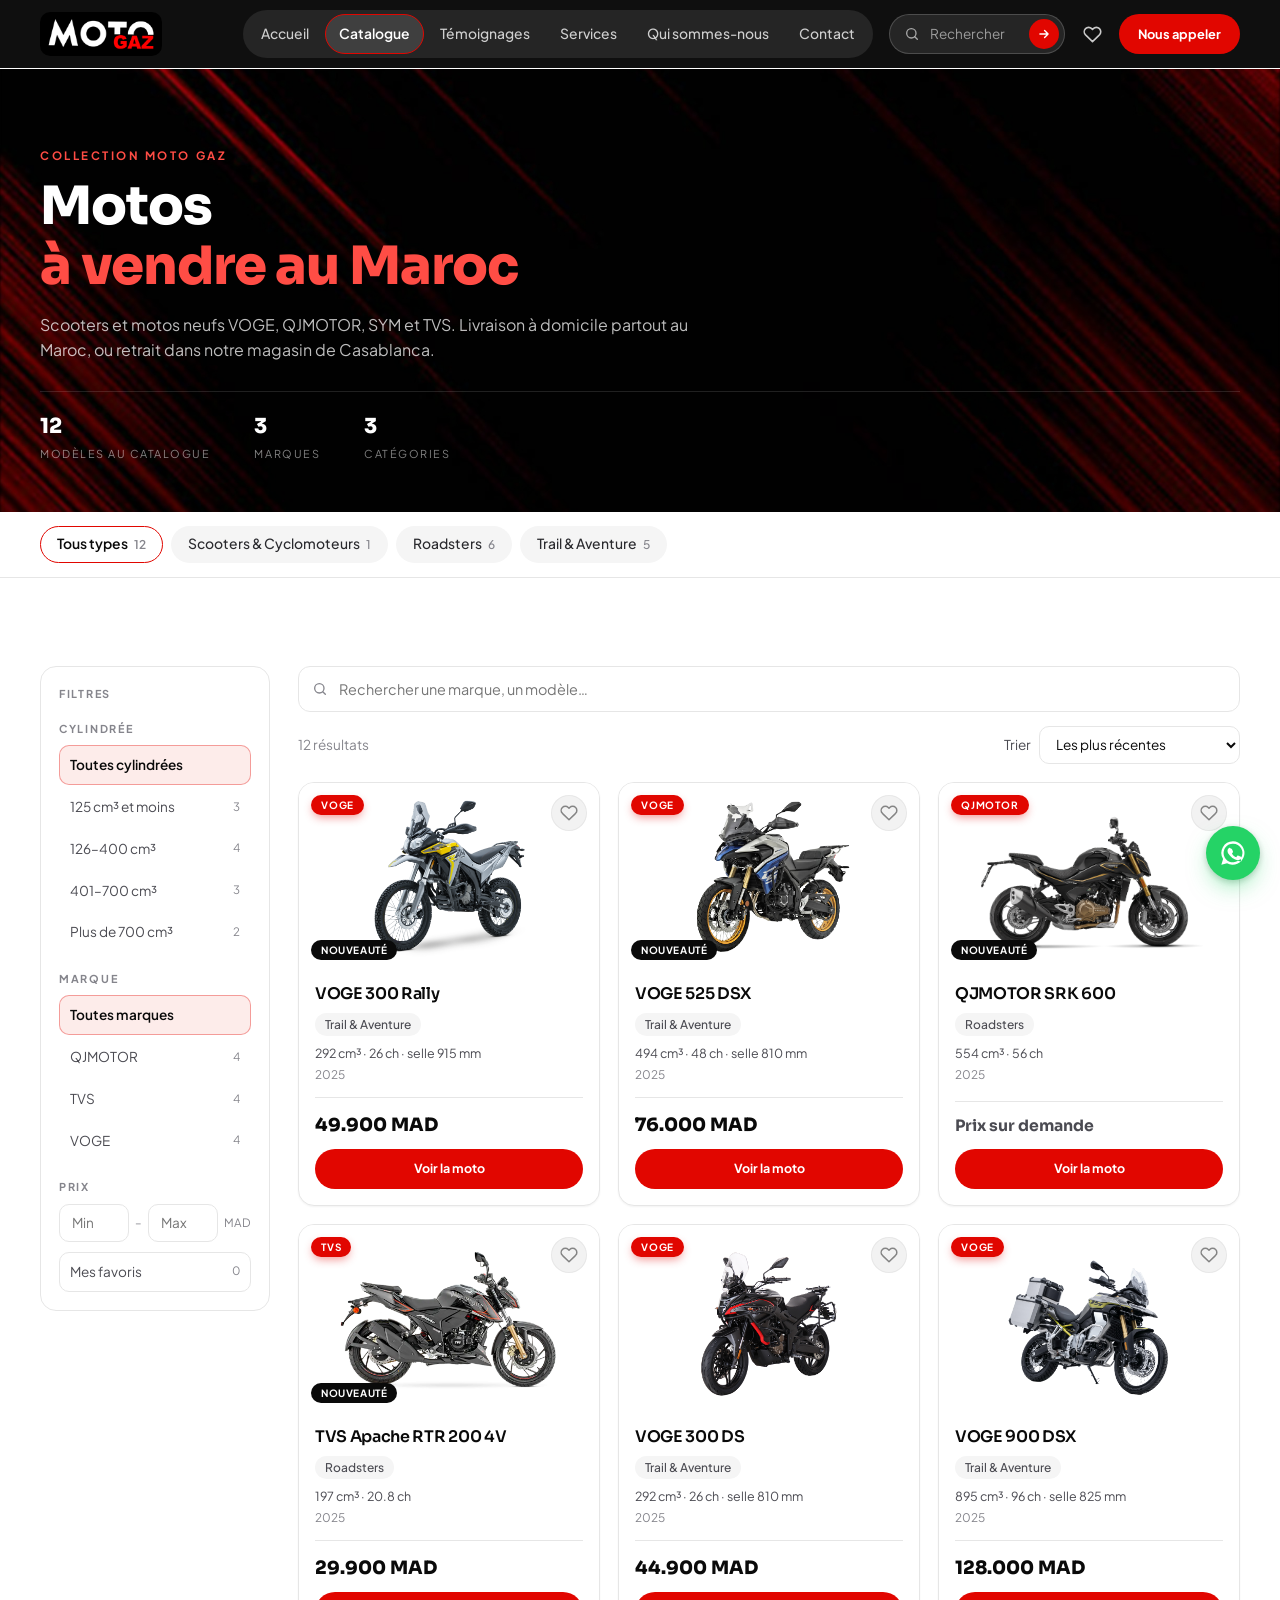
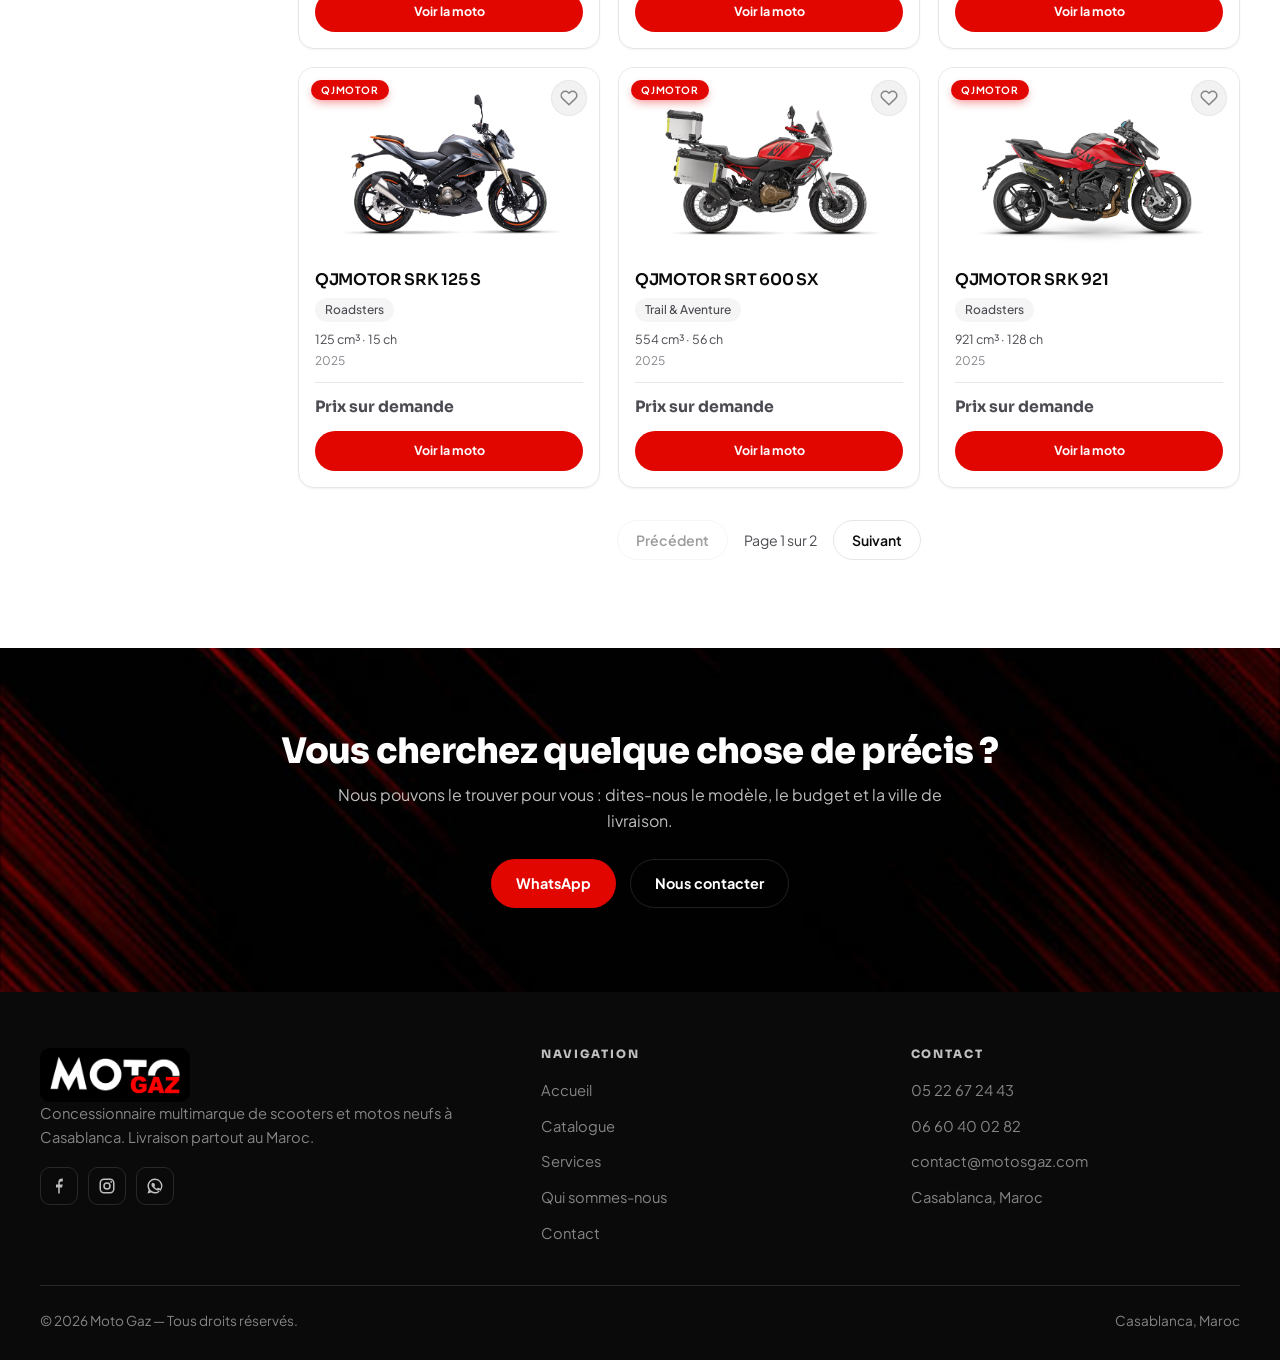
==== commit 6a3c8962: "Nom de l'enseigne : « Moto Gaz » (sans s) Remplace « Motos Gaz » / « MOTOS GAZ » par « Moto Gaz » / " ====
--- a/catalogue.html
+++ b/catalogue.html
@@ -3,8 +3,8 @@
 <head>
 <meta charset="utf-8">
 <meta name="viewport" content="width=device-width, initial-scale=1">
-<title>Catalogue — Scooters &amp; motos neufs | Motos Gaz Casablanca</title>
-<meta name="description" content="Catalogue Motos Gaz : scooters et motos neufs VOGE, QJMOTOR, SYM et TVS. Filtrez par marque et par type. Livraison partout au Maroc.">
+<title>Catalogue — Scooters &amp; motos neufs | Moto Gaz Casablanca</title>
+<meta name="description" content="Catalogue Moto Gaz : scooters et motos neufs VOGE, QJMOTOR, SYM et TVS. Filtrez par marque et par type. Livraison partout au Maroc.">
 <link rel="preconnect" href="https://fonts.googleapis.com">
 <link rel="preconnect" href="https://fonts.gstatic.com" crossorigin>
 <link href="https://fonts.googleapis.com/css2?family=Plus+Jakarta+Sans:wght@400;500;600;700;800&family=Sora:wght@600;700;800&display=swap" rel="stylesheet">
@@ -16,7 +16,7 @@
 
 <header class="site-header">
   <div class="container site-header__inner">
-    <a class="brand" href="index.html" aria-label="Motos Gaz, accueil">
+    <a class="brand" href="index.html" aria-label="Moto Gaz, accueil">
       <img class="brand__logo" src="assets/img/logo-motogaz.png" alt="Moto Gaz" width="720" height="259">
     </a>
     <nav class="nav" id="nav" aria-label="Navigation principale">
@@ -57,7 +57,7 @@
 
 <section class="cat-hero">
   <div class="container">
-    <span class="eyebrow">Collection Motos Gaz</span>
+    <span class="eyebrow">Collection Moto Gaz</span>
     <h1>Motos <em>à vendre au Maroc</em></h1>
     <p>Scooters et motos neufs VOGE, QJMOTOR, SYM et TVS. Livraison à domicile partout au Maroc, ou retrait dans notre magasin de Casablanca.</p>
     <div class="cat-stats" data-cat-stats></div>
@@ -180,7 +180,7 @@
       </div>
     </div>
     <div class="site-footer__bar">
-      <span>© <span data-year>2026</span> Motos Gaz — Tous droits réservés.</span>
+      <span>© <span data-year>2026</span> Moto Gaz — Tous droits réservés.</span>
       <span>Casablanca, Maroc</span>
     </div>
   </div>
--- a/assets/css/style.css
+++ b/assets/css/style.css
@@ -1,5 +1,5 @@
 /* ===========================================================================
-   MOTOS GAZ — feuille de style (thème clair, bandeaux sombres, accent rouge)
+   MOTO GAZ — feuille de style (thème clair, bandeaux sombres, accent rouge)
    Inspiré de l'agencement d'un catalogue moto moderne : en-tête « pilule »,
    hero sombre, onglets de catégories, filtres latéraux, cartes blanches.
    =========================================================================== */
